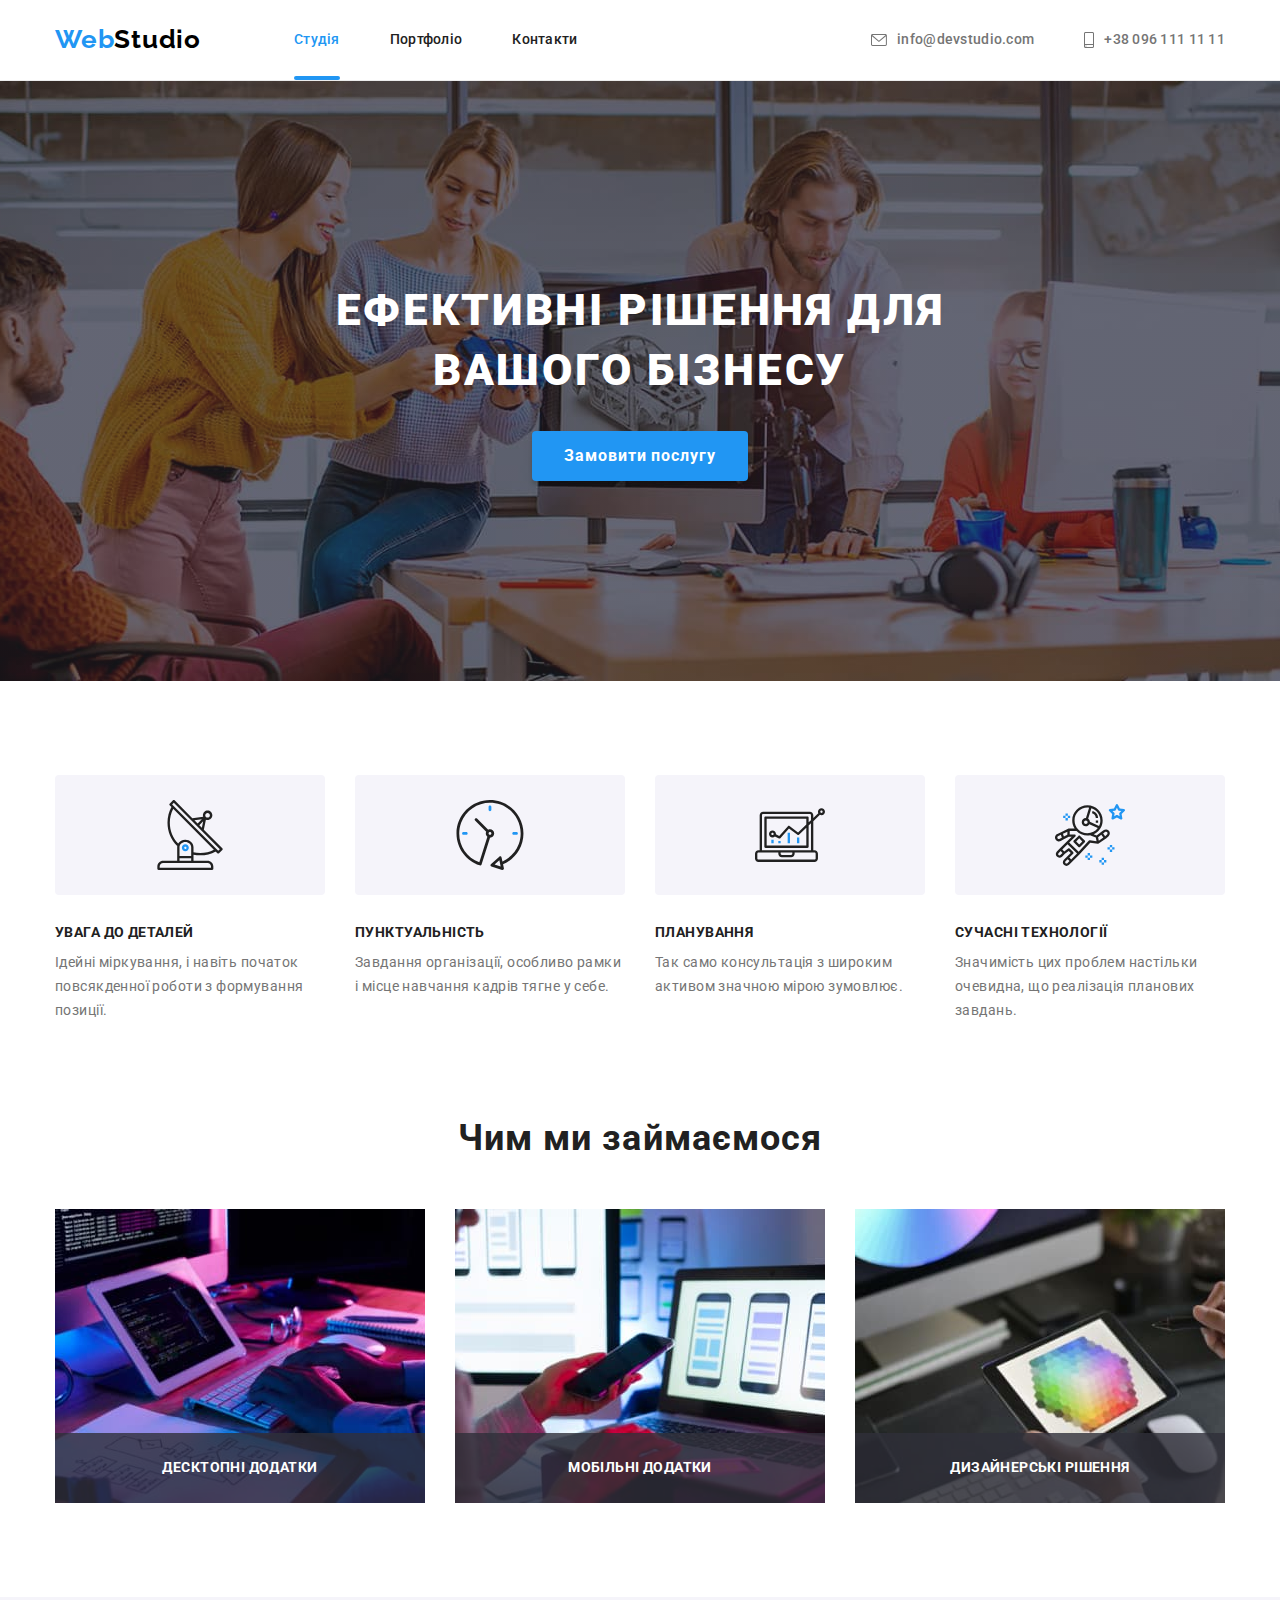
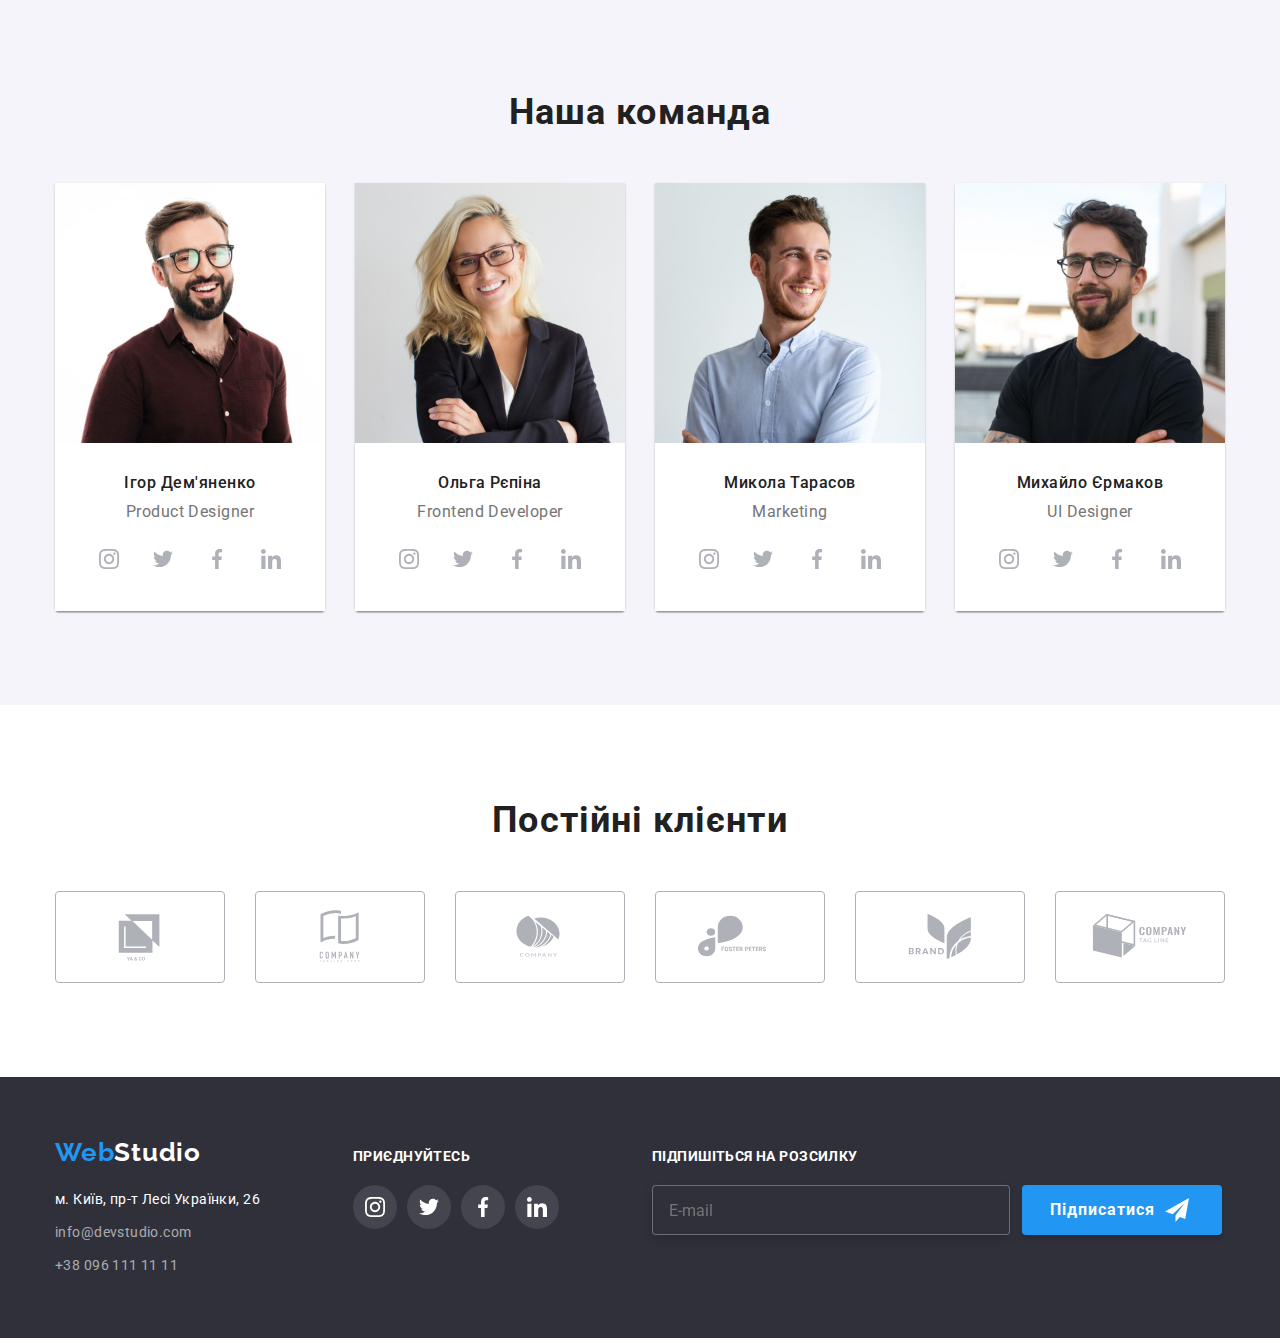
==== index.html @ 8fb1e6eb "hw-7-part-1" ====
<!DOCTYPE html>
<html lang="uk">
  <head>
    <meta charset="UTF-8" />
    <meta http-equiv="X-UA-Compatible" content="IE=edge" />
    <meta name="viewport" content="width=device-width, initial-scale=1.0" />
    <title>Document</title>
    <link rel="preconnect" href="https://fonts.googleapis.com" />
    <link rel="preconnect" href="https://fonts.gstatic.com" crossorigin />
    <link
      href="https://fonts.googleapis.com/css2?family=Raleway:wght@700&family=Roboto:wght@400;500;700;900&display=swap"
      rel="stylesheet"
    />
    <link
      rel="stylesheet"
      href="https://cdnjs.cloudflare.com/ajax/libs/modern-normalize/1.0.0/modern-normalize.min.css"
    />
    <link rel="stylesheet" href="./css/main.min.css" />
  </head>

  <body>
    <!--===== Верхня лінія ===== -->
    <header class="header">
      <div class="container nav-container">
        <nav class="nav">
          <a href="./index.html" class="logo logo-nav" lang="en"
            ><span class="logo-blue">Web</span>Studio</a
          >

          <ul class="menu-nav">
            <li class="menu-nav-item">
              <a href="./index.html" class="link link-menu-nav current">Студія</a>
            </li>
            <li class="menu-nav-item">
              <a href="./portfolio.html" class="link link-menu-nav">Портфоліо</a>
            </li>
            <li class="menu-nav-item">
              <a href="./" class="link link-menu-nav">Контакти</a>
            </li>
          </ul>
        </nav>
        <ul class="menu-nav">
          <li class="menu-item">
            <a href="mailto:info@devstudio.com" class="link link-menu">
              <svg class="link-menu-icon" width="16px" height="12px">
                <use href="./images/icons.svg#envelope"></use>
              </svg>
              info@devstudio.com</a
            >
          </li>
          <li class="menu-item">
            <a href="tel:+380961111111" class="link link-menu">
              <svg class="link-menu-icon" width="10px" height="16px">
                <use href="./images/icons.svg#smartphone"></use></svg
              >+38 096 111 11 11</a
            >
          </li>
        </ul>
      </div>
    </header>

    <main>
      <!-- Герой -->
      <section class="section hero">
        <div class="container container-hero">
          <h1 class="hero-title">Ефективні рішення для вашого бізнесу</h1>
          <button class="hero-button" type="button" data-modal-open>Замовити послугу</button>
        </div>
      </section>
      <!--===== Особливості ====== -->
      <section class="section features">
        <div class="container container-features">
          <!--Заголовок h2 сховати в CSS (visibility: hidden)-->
          <h2 class="hidden-title visually-hidden">Особливості</h2>
          <ul class="features-list">
            <li class="features-item">
              <div class="icon-container">
                <svg class="features-icon" width="70px" height="70px">
                  <use href="./images/icons.svg#antenna"></use>
                </svg>
              </div>
              <h3 class="title features-title">УВАГА ДО ДЕТАЛЕЙ</h3>
              <p class="post features-post">
                Ідейні міркування, і навіть початок повсякденної роботи з формування позиції.
              </p>
            </li>

            <li class="features-item">
              <div class="icon-container">
                <svg class="features-icon" width="70" height="70">
                  <use href="./images/icons.svg#clock"></use>
                </svg>
              </div>
              <h3 class="title features-title">ПУНКТУАЛЬНІСТЬ</h3>
              <p class="post features-post">
                Завдання організації, особливо рамки і місце навчання кадрів тягне у себе.
              </p>
            </li>

            <li class="features-item">
              <div class="icon-container">
                <svg class="features-icon" width="70" height="70">
                  <use href="./images/icons.svg#diagram"></use>
                </svg>
              </div>
              <h3 class="title features-title">ПЛАНУВАННЯ</h3>
              <p class="post features-post">
                Так само консультація з широким активом значною мірою зумовлює.
              </p>
            </li>

            <li class="features-item">
              <div class="icon-container">
                <svg class="features-icon" width="70" height="70">
                  <use href="./images/icons.svg#astronaut"></use>
                </svg>
              </div>
              <h3 class="title features-title">СУЧАСНІ ТЕХНОЛОГІЇ</h3>
              <p class="post features-post">
                Значимість цих проблем настільки очевидна, що реалізація планових завдань.
              </p>
            </li>
          </ul>
        </div>
      </section>

      <!-- Чим ми займаємося -->

      <section class="section images">
        <div class="container container-images">
          <h2 class="main-title">Чим ми займаємося</h2>
          <ul class="images-list">
            <li class="img">
              <img
                src="./images/img1.jpg"
                alt="зображення рук програміста крупним планом, який працює на робочому столі в офісі"
                width="370"
                height="294"
              />
              <div class="images-label">
                <p class="images-text">Десктопні додатки</p>
              </div>
            </li>
            <li class="img">
              <img
                src="./images/img2.jpg"
                alt="дизайнер веб-інтерфейсу розробляє програми для смартфонів"
                width="370"
                height="294"
              />
              <div class="images-label">
                <p class="images-text">Мобільні додатки</p>
              </div>
            </li>
            <li class="img">
              <img
                src="./images/img3.jpg"
                alt="веб-дизайнер на робочому графічнимому планшеті обирає колір"
                width="370"
                height="294"
              />
              <div class="images-label">
                <p class="images-text">Дизайнерські рішення</p>
              </div>
            </li>
          </ul>
        </div>
      </section>

      <!-- Наша команда -->
      <section class="section team">
        <div class="container container-team">
          <h2 class="main-title">Наша команда</h2>
          <ul class="cards">
            <li class="card">
              <img
                class="card-img"
                src="./images/img4.jpg"
                alt="Фото Ігора Дем'яненка"
                width="270"
                height="260"
              />
              <div class="container-card-info">
                <h3 class="card-title">Ігор Дем'яненко</h3>
                <p class="post card-post" lang="en">Product Designer</p>
                <ul class="social-list">
                  <li class="social-item">
                    <a class="social-link" href="#">
                      <svg class="social-icon" width="20" height="20">
                        <use href="./images/icons.svg#instagram"></use>
                      </svg>
                    </a>
                  </li>
                  <li class="social-item">
                    <a class="social-link" href="#">
                      <svg class="social-icon" width="20" height="20">
                        <use href="./images/icons.svg#twitter"></use>
                      </svg>
                    </a>
                  </li>
                  <li class="social-item">
                    <a class="social-link" href="#">
                      <svg class="social-icon" width="20" height="20">
                        <use href="./images/icons.svg#facebook"></use>
                      </svg>
                    </a>
                  </li>
                  <li class="social-item">
                    <a class="social-link" href="#">
                      <svg class="social-icon" width="20" height="20">
                        <use href="./images/icons.svg#linkedin"></use>
                      </svg>
                    </a>
                  </li>
                </ul>
              </div>
            </li>

            <li class="card">
              <img
                class="card-img"
                src="./images/img5.jpg"
                alt="Фото Ольги Рєпіної"
                width="270"
                height="260"
              />
              <div class="container-card-info">
                <h3 class="card-title">Ольга Рєпіна</h3>
                <p class="post card-post" lang="en">Frontend Developer</p>
                <ul class="social-list">
                  <li class="social-item">
                    <a class="social-link" href="#">
                      <svg class="social-icon" width="20" height="20">
                        <use href="./images/icons.svg#instagram"></use>
                      </svg>
                    </a>
                  </li>
                  <li class="social-item">
                    <a class="social-link" href="#">
                      <svg class="social-icon" width="20" height="20">
                        <use href="./images/icons.svg#twitter"></use>
                      </svg>
                    </a>
                  </li>
                  <li class="social-item">
                    <a class="social-link" href="#">
                      <svg class="social-icon" width="20" height="20">
                        <use href="./images/icons.svg#facebook"></use>
                      </svg>
                    </a>
                  </li>
                  <li class="social-item">
                    <a class="social-link" href="#">
                      <svg class="social-icon" width="20" height="20">
                        <use href="./images/icons.svg#linkedin"></use>
                      </svg>
                    </a>
                  </li>
                </ul>
              </div>
            </li>

            <li class="card">
              <img
                class="card-img"
                src="./images/img6.jpg"
                alt="Фото Миколи Тарасова"
                width="270"
                height="260"
              />
              <div class="container-card-info">
                <h3 class="card-title">Микола Тарасов</h3>
                <p class="post card-post" lang="en">Marketing</p>
                <ul class="social-list">
                  <li class="social-item">
                    <a class="social-link" href="#">
                      <svg class="social-icon" width="20" height="20">
                        <use href="./images/icons.svg#instagram"></use>
                      </svg>
                    </a>
                  </li>
                  <li class="social-item">
                    <a class="social-link" href="#">
                      <svg class="social-icon" width="20" height="20">
                        <use href="./images/icons.svg#twitter"></use>
                      </svg>
                    </a>
                  </li>
                  <li class="social-item">
                    <a class="social-link" href="#">
                      <svg class="social-icon" width="20" height="20">
                        <use href="./images/icons.svg#facebook"></use>
                      </svg>
                    </a>
                  </li>
                  <li class="social-item">
                    <a class="social-link" href="#">
                      <svg class="social-icon" width="20" height="20">
                        <use href="./images/icons.svg#linkedin"></use>
                      </svg>
                    </a>
                  </li>
                </ul>
              </div>
            </li>

            <li class="card">
              <img
                class="card-img"
                src="./images/img7.jpg"
                alt="Фото Михайла Єрмакова"
                width="270"
                height="260"
              />
              <div class="container-card-info">
                <h3 class="card-title">Михайло Єрмаков</h3>
                <p class="post card-post" lang="en">UI Designer</p>
                <ul class="social-list">
                  <li class="social-item">
                    <a class="social-link" href="#">
                      <svg class="social-icon" width="20" height="20">
                        <use href="./images/icons.svg#instagram"></use>
                      </svg>
                    </a>
                  </li>
                  <li class="social-item">
                    <a class="social-link" href="#">
                      <svg class="social-icon" width="20" height="20">
                        <use href="./images/icons.svg#twitter"></use>
                      </svg>
                    </a>
                  </li>
                  <li class="social-item">
                    <a class="social-link" href="#">
                      <svg class="social-icon" width="20" height="20">
                        <use href="./images/icons.svg#facebook"></use>
                      </svg>
                    </a>
                  </li>
                  <li class="social-item">
                    <a class="social-link" href="#">
                      <svg class="social-icon" width="20" height="20">
                        <use href="./images/icons.svg#linkedin"></use>
                      </svg>
                    </a>
                  </li>
                </ul>
              </div>
            </li>
          </ul>
        </div>
      </section>
      <!-- === Клієнти === -->
      <section class="section clients">
        <div class="container container-clients">
          <h2 class="main-title">Постійні клієнти</h2>
          <ul class="clients-list">
            <li class="clients-item">
              <a class="clients-link" href="#"
                ><svg class="clients-icon" width="106" height="60">
                  <use href="./images/icons.svg#clients-1"></use>
                </svg>
              </a>
            </li>
            <li class="clients-item">
              <a class="clients-link" href="#"
                ><svg class="clients-icon" width="106" height="60">
                  <use href="./images/icons.svg#clients-2"></use></svg
              ></a>
            </li>
            <li class="clients-item">
              <a class="clients-link" href="#"
                ><svg class="clients-icon" width="106" height="60">
                  <use href="./images/icons.svg#clients-3"></use></svg
              ></a>
            </li>
            <li class="clients-item">
              <a class="clients-link" href="#"
                ><svg class="clients-icon" width="106" height="60">
                  <use href="./images/icons.svg#clients-4"></use></svg
              ></a>
            </li>
            <li class="clients-item">
              <a class="clients-link" href="#"
                ><svg class="clients-icon" width="106" height="60">
                  <use href="./images/icons.svg#clients-5"></use></svg
              ></a>
            </li>
            <li class="clients-item">
              <a class="clients-link" href="#"
                ><svg class="clients-icon" width="106" height="60">
                  <use href="./images/icons.svg#clients-6"></use></svg
              ></a>
            </li>
          </ul>
        </div>
      </section>
    </main>

    <!-- Футер -->
    <footer class="footer">
      <div class="container container-footer">
        <div class="container-footer-address">
          <a href="./index.html" class="logo" lang="en"><span class="logo-blue">Web</span>Studio</a>
          <address class="address">
            <ul class="address-list">
              <li class="address-item">
                <a
                  href="https://goo.gl/maps/6CgAFwVwDC26auBPA"
                  target="_blank"
                  class="link link-map"
                  rel="noopener noreferrer"
                  >м. Київ, пр-т Лесі Українки, 26</a
                >
              </li>
              <li class="address-item">
                <a href="mailto:info@devstudio.com" class="link address-link">info@devstudio.com</a>
              </li>
              <li class="address-item">
                <a href="tel:+380961111111" class="link address-link">+38 096 111 11 11</a>
              </li>
            </ul>
          </address>
        </div>
        <div class="container-footer-social">
          <h3 class="footer-title">Приєднуйтесь</h3>
          <ul class="social-list">
            <li class="social-item-footer">
              <a class="social-link-footer" href="#">
                <svg class="social-icon-footer" width="20" height="20">
                  <use href="./images/icons.svg#instagram"></use>
                </svg>
              </a>
            </li>
            <li class="social-item-footer">
              <a class="social-link-footer" href="#">
                <svg class="social-icon-footer" width="20" height="20">
                  <use href="./images/icons.svg#twitter"></use>
                </svg>
              </a>
            </li>
            <li class="social-item-footer">
              <a class="social-link-footer" href="#">
                <svg class="social-icon-footer" width="20" height="20">
                  <use href="./images/icons.svg#facebook"></use>
                </svg>
              </a>
            </li>
            <li class="social-item-footer">
              <a class="social-link-footer" href="#">
                <svg class="social-icon-footer" width="20" height="20">
                  <use href="./images/icons.svg#linkedin"></use>
                </svg>
              </a>
            </li>
          </ul>
        </div>
        <div class="footer-email-input">
          <h3 class="email-title">Підпишіться на розсилку</h3>
          <form class="footer-input-form" name="signup_form">
            <input class="email-input" type="email" name="email" placeholder="E-mail" required />

            <button class="email-button" type="submit">
              Підписатися<svg class="email-icon" width="24" height="24">
                <use href="./images/icons.svg#send"></use>
              </svg>
            </button>
          </form>
        </div>
      </div>
    </footer>

    <!-- ===== backdrop ===== -->
    <div class="backdrop is-hidden" data-modal>
      <div class="modal">
        <button type="button" class="modal-close-button" data-modal-close>
          <svg class="icon-close-black" width="18" height="18">
            <use href="./images/icons.svg#close"></use>
          </svg>
        </button>
        <p class="modal-title">Залиште свої дані, ми вам передзвонимо</p>
        <form class="modal-form">
          <div class="modal-input-container">
            <label class="modal-form-label" for="name">Ім'я</label>
            <input class="modal-form-input" id="name" type="text" name="user_name" autofocus />
            <svg class="input-svg" width="18" height="18">
              <use href="./images/icons.svg#person-black"></use>
            </svg>
          </div>

          <div class="modal-input-container">
            <label class="modal-form-label" for="phone">Телефон</label>
            <input
              class="modal-form-input"
              id="phone"
              type="tel"
              name="user_phone"
              pattern="[0-9]{3}-[0-9]{3}-[0-9]{2}-[0-9]{2}"
              title="xxx-xxx-xx-xx"
            />
            <svg class="input-svg" width="18" height="18">
              <use href="./images/icons.svg#phone-black"></use>
            </svg>
          </div>

          <div class="modal-input-container">
            <label class="modal-form-label" for="email">Пошта</label>
            <input class="modal-form-input" id="email" type="email" name="user_email" />
            <svg class="input-svg" width="18" height="18">
              <use href="./images/icons.svg#email-black"></use>
            </svg>
          </div>

          <label class="modal-form-label" for="feedback">Коментар</label>
          <textarea
            class="modal-form-textarea"
            id="feedback"
            name="user_feedback"
            placeholder="Введіть текст"
          ></textarea>

          <label class="modal-form-checkbox-wrapper">
            <input
              class="modal-input-checkbox visually-hidden"
              type="checkbox"
              name="user_policy"
              required
            />
            <svg class="checkbox-svg" width="18" height="18">
              <use class="checkbox-svg-icon" href="./images/icons.svg#vector"></use>
            </svg>
            Погоджуюся з розсилкою та приймаю<a
              class="checkbox-link"
              href="#"
              target="_blank"
              rel="noopener noreferrer"
              >Умови договору</a
            >
          </label>

          <button class="modal-form-button" type="submit">Відправити</button>
        </form>
      </div>
    </div>
    <script src="./js/modal.js"></script>
  </body>
</html>
---- css/main.min.css ----
:root{--primery-black-color: #212121;--primery-white-color: #ffffff;--secondary-text-color: #757575;--accent-blue-color: #2196f3;--accent-black-color: #000000;--secondary-black-color: #2f303a;--transparency-white-color: #ffffff99;--hover-blue-color: #188ce8;--header-line-color: #ececec;--secondary-white-color: #f5f4fa;--border-line-color: #eeeeee}.visually-hidden{position:absolute;width:1px;height:1px;margin:-1px;border:0;padding:0;white-space:nowrap;clip-path:inset(100%);clip:rect(0 0 0 0);overflow:hidden}h1,h2,h3,h4,p{margin-top:0;margin-bottom:0}ul,ol{margin-top:0;margin-bottom:0;padding-left:0}img{display:block}ul{list-style:none}body{background-color:var(--primery-white-color);color:var(--primery-black-color);font-family:"roboto",sans-serif}.link{text-decoration:none;transition:color 250ms;transition-timing-function:cubic-bezier(0.4, 0, 0.2, 1)}.link:hover,.link:focus{color:var(--accent-blue-color);text-decoration:none}.container{width:1200px;margin-left:auto;margin-right:auto;padding-left:15px;padding-right:15px}.section{padding-top:94px;padding-bottom:94px}.logo-nav{padding-top:24px;padding-bottom:25px;margin-right:93px}.logo{color:var(--accent-black-color);font-family:"raleway",sans-serif;font-weight:700;font-size:26px;line-height:1.19;letter-spacing:.03em;text-decoration:none}.logo-blue{color:var(--accent-blue-color)}.footer .logo{color:var(--primery-white-color)}.main-title{margin-bottom:50px;font-size:36px;line-height:1.17;text-align:center;letter-spacing:.03em}.backdrop{position:fixed;width:1600px;height:1024px;left:0px;top:0px;width:100%;height:100%;z-index:100;background:rgba(0,0,0,.2);transition:opacity 250ms,visibility 250ms;transition-timing-function:cubic-bezier(0.4, 0, 0.2, 1)}.is-hidden{opacity:0;visibility:hidden;pointer-events:none}.modal-close-button{position:absolute;width:30px;height:30px;right:8px;top:8px;display:flex;align-items:center;justify-content:center;background:var(--primery-white-color);border:1px solid rgba(0,0,0,.1);border-radius:50%;cursor:pointer}.icon-close-black{fill:var(--accent-black-color);transition:fill 250ms;transition-timing-function:cubic-bezier(0.4, 0, 0.2, 1)}.modal-close-button:focus .icon-close-black{fill:var(--accent-blue-color)}.icon-close-black:hover{fill:var(--accent-blue-color)}.modal-title{margin-bottom:12px;font-weight:700;font-size:20px;line-height:1.15;text-align:center;letter-spacing:.03em;color:var(--primery-black-color)}.modal-form{display:flex;flex-direction:column}.modal-input-container{position:relative;display:flex;flex-direction:column}.modal-form-label{margin-bottom:4px;font-size:12px;line-height:1.17;letter-spacing:.01em;color:var(--secondary-text-color)}.modal-form-input{width:448px;height:40px;margin-bottom:10px;padding-top:11px;padding-bottom:11px;padding-right:12px;padding-left:37px;border:1px solid rgba(33,33,33,.2);border-radius:4px;outline:rgba(0,0,0,0);transition:border-color 250ms;transition-timing-function:cubic-bezier(0.4, 0, 0.2, 1)}.modal-form-input:hover,.modal-form-input:focus{border-color:var(--accent-blue-color)}.input-svg{position:absolute;top:29px;left:12px;fill:var(--primery-black-color);transition:fill 250ms;transition-timing-function:cubic-bezier(0.4, 0, 0.2, 1);pointer-events:none}.modal-form-input:hover+.input-svg,.modal-form-input:focus+.input-svg{fill:var(--accent-blue-color)}.modal-form-textarea{width:448px;height:120px;margin-bottom:20px;padding:12px 16px;resize:none;border:1px solid rgba(33,33,33,.2);border-radius:4px;outline:rgba(0,0,0,0);font-size:12px;line-height:1.17;letter-spacing:.01em;transition:border-color 250ms;transition-timing-function:cubic-bezier(0.4, 0, 0.2, 1)}.modal-form-textarea:hover,.modal-form-textarea:focus{border-color:var(--accent-blue-color)}.modal-form-textarea::placeholder{color:rgba(117,117,117,.5)}.modal-form-checkbox-wrapper{display:flex;align-items:center;justify-content:center;margin-bottom:30px;font-size:14px;line-height:1.71;letter-spacing:.03em;color:var(--secondary-text-color);cursor:pointer}.checkbox-svg{margin-right:10px;fill:var(--primery-white-color);border:2px solid var(--primery-black-color);border-radius:4px;cursor:pointer;transition:background-color 250ms,border-color 250ms,fill 250ms;transition-timing-function:cubic-bezier(0.4, 0, 0.2, 1)}.modal-input-checkbox:checked+.checkbox-svg{border-color:var(--accent-blue-color);background-color:var(--accent-blue-color)}.modal-input-checkbox:focus+.checkbox-svg{border-color:var(--accent-blue-color)}.checkbox-link{margin-left:5px;font-size:14px;line-height:1.71;letter-spacing:.03em;color:var(--accent-blue-color)}.modal{position:absolute;top:50%;left:50%;transform:translate(-50%, -50%);width:528px;height:581px;padding:40px 40px;background:#fff;box-shadow:0px 1px 3px rgba(0,0,0,.12),0px 1px 1px rgba(0,0,0,.14),0px 2px 1px rgba(0,0,0,.2);border-radius:4px}.hero-button{width:216px;height:50px;margin:0 auto;display:block;box-shadow:0px 4px 4px rgba(0,0,0,.15);border-radius:4px;border:0;color:var(--primery-white-color);background-color:var(--accent-blue-color);font-weight:700;font-size:16px;line-height:1.88;text-align:center;letter-spacing:.06em;cursor:pointer;transition:background-color 250ms;transition-timing-function:cubic-bezier(0.4, 0, 0.2, 1)}.hero-button:hover,.hero-button:focus{background-color:var(--hover-blue-color)}.modal-form-button{width:200px;height:50px;margin:0 auto;font-weight:700;font-size:16px;line-height:1.88;letter-spacing:.06em;color:var(--primery-white-color);background-color:var(--accent-blue-color);box-shadow:0px 4px 4px rgba(0,0,0,.15);border-radius:4px;border:0;outline:rgba(0,0,0,0);cursor:pointer;transition:background-color 250ms;transition-timing-function:cubic-bezier(0.4, 0, 0.2, 1)}.modal-form-button:hover,.modal-form-button:focus{background-color:var(--hover-blue-color)}.email-button{width:200px;height:50px;padding:10px 28px;box-shadow:0px 4px 4px rgba(0,0,0,.15);border-radius:4px;border:0;color:var(--primery-white-color);background-color:var(--accent-blue-color);font-weight:700;font-size:16px;line-height:1.88;text-align:center;letter-spacing:.06em;display:flex;align-items:center;text-align:center;cursor:pointer}.email-button:hover,.email-button:focus{background-color:var(--hover-blue-color)}.email-icon{fill:var(--primery-white-color);margin-left:10px;height:100%}.social-link{display:flex;align-items:center;justify-content:center;width:44px;height:44px;border-radius:50%;outline:rgba(0,0,0,0);transition:background-color 250ms;transition-timing-function:cubic-bezier(0.4, 0, 0.2, 1)}.social-link:hover,.social-link:focus{background-color:var(--accent-blue-color)}.social-link:hover .social-icon,.social-link:focus .social-icon{fill:var(--primery-white-color)}.social-icon{fill:#afb1b8;transition:fill 250ms;transition-timing-function:cubic-bezier(0.4, 0, 0.2, 1)}.social-link-footer{display:flex;align-items:center;justify-content:center;width:44px;height:44px;border-radius:50%;outline:none;background:rgba(255,255,255,.1);transition:background-color 250ms;transition-timing-function:cubic-bezier(0.4, 0, 0.2, 1)}.social-icon-footer{fill:var(--primery-white-color)}.social-link-footer:hover,.social-link-footer:focus{background-color:var(--accent-blue-color)}.header{border-bottom:1px solid var(--header-line-color)}.nav-container{display:flex;align-items:center;justify-content:space-between}.nav{display:flex}.menu-nav{display:flex;align-items:center}.menu{display:flex}.menu-nav-item:not(:last-child){margin-right:50px}.link-menu-nav{display:block;padding-top:32px;padding-bottom:32px;color:var(--primery-black-color);font-weight:500;font-size:14px;line-height:1.14;letter-spacing:.02em}.current{position:relative;color:var(--accent-blue-color)}.current::after{content:"";position:absolute;bottom:0;display:block;width:100%;height:4px;background-color:var(--accent-blue-color);border-radius:2px}.link-menu{display:flex;align-items:center;padding-top:32px;padding-bottom:32px;color:var(--secondary-text-color);font-weight:500;font-size:14px;line-height:1.14;letter-spacing:.02em}.link-menu-icon{fill:currentColor;margin-right:10px}.menu-item:not(:first-child){margin-left:50px}.hero{max-width:1600px;height:600px;margin-left:auto;margin-right:auto;padding-top:200px;padding-bottom:200px;background-image:linear-gradient(rgba(47, 48, 58, 0.4), rgba(47, 48, 58, 0.4)),url(../images/hero.jpg);background-color:#c4c4c4;background-repeat:no-repeat;background-position:center}.hero-title{width:696px;margin-left:auto;margin-right:auto;margin-bottom:30px;color:var(--primery-white-color);font-weight:900;font-size:44px;line-height:1.36;text-align:center;letter-spacing:.06em;text-transform:uppercase}.features{padding-bottom:94px}.features-list{display:flex}.features-item{width:270px}.features-item:not(:last-child){margin-right:30px}.icon-container{display:flex;align-items:center;justify-content:center;height:120px;margin-bottom:30px;background-color:var(--secondary-white-color);border-radius:4px}.features-title{margin-bottom:10px;font-size:14px;line-height:1.14;text-transform:uppercase;letter-spacing:.03em}.features-post{font-size:14px;line-height:1.71;letter-spacing:.03em}.post{color:var(--secondary-text-color)}.images{padding-top:0}.images-list{display:flex}.img{position:relative}.img:not(:last-child){margin-right:30px}.images-label{position:absolute;bottom:0;width:370px;height:70px;z-index:1;display:flex;align-items:center;justify-content:center;background:rgba(47,48,58,.8)}.images-text{font-weight:700;font-size:14px;line-height:1.14;text-align:center;letter-spacing:.03em;text-transform:uppercase;color:#fff}.team{background-color:var(--secondary-white-color)}.cards{display:flex;flex-wrap:wrap;gap:30px}.card{width:270px;box-shadow:0px 1px 3px rgba(0,0,0,.12),0px 1px 1px rgba(0,0,0,.14),0px 2px 1px rgba(0,0,0,.2);border-radius:0px 0px 4px 4px}.container-card-info{padding:30px;background-color:var(--primery-white-color)}.card-title{margin-bottom:10px;font-weight:500;font-size:16px;line-height:1.19;text-align:center;letter-spacing:.03em}.card-post{line-height:1.19;text-align:center;letter-spacing:.03em;margin-bottom:16px}.social-list{display:flex;gap:10px;align-items:center;justify-content:center}.clients-list{display:flex;gap:30px}.clients-link{display:flex;align-items:center;justify-content:center;width:170px;height:92px;border:1px solid #afb1b8;border-radius:4px;outline:rgba(0,0,0,0);transition:border-color 250ms;transition-timing-function:cubic-bezier(0.4, 0, 0.2, 1)}.clients-link:hover,.clients-link:focus{border-color:var(--accent-blue-color)}.clients-icon{fill:#afb1b8;transition:fill 250ms;transition-timing-function:cubic-bezier(0.4, 0, 0.2, 1)}.clients-link:hover .clients-icon,.clients-link:focus .clients-icon{fill:var(--accent-blue-color)}.container-filters{display:flex;flex-direction:column;align-items:center}.filters-list{margin-bottom:50px;display:flex;gap:8px}.filter-button{padding:6px 22px;border-radius:4px;border:0;background-color:var(--secondary-white-color);font-weight:500;font-size:16px;line-height:1.62;text-align:center;letter-spacing:.03em;cursor:pointer;transition:box-shadow 250ms,color 250ms,background-color 250ms;transition-timing-function:cubic-bezier(0.4, 0, 0.2, 1)}.filter-button:hover,.filter-button:focus{background-color:var(--accent-blue-color);color:var(--primery-white-color);box-shadow:0px 3px 1px rgba(0,0,0,.1),0px 1px 2px rgba(0,0,0,.08),0px 2px 2px rgba(0,0,0,.12)}.filter-button-blue{color:var(--primery-white-color);background-color:var(--accent-blue-color);box-shadow:0px 3px 1px rgba(0,0,0,.1),0px 1px 2px rgba(0,0,0,.08),0px 2px 2px rgba(0,0,0,.12)}.project-list{display:flex;flex-wrap:wrap;gap:30px}.project{width:370px;background-color:var(--primery-white-color)}.container-project{position:relative;overflow:hidden;display:flex;flex-direction:column;padding:20px 24px;background:var(--primery-white-color);border-bottom:1px solid var(--border-line-color);border-left:1px solid var(--border-line-color);border-right:1px solid var(--border-line-color)}.project-link{position:relative;overflow:hidden;display:flex;flex-direction:column;text-decoration:none;outline:rgba(0,0,0,0);transition:box-shadow 250ms;transition-timing-function:cubic-bezier(0.4, 0, 0.2, 1)}.project-link:hover,.project-link:focus{box-shadow:0px 1px 1px rgba(0,0,0,.12),0px 4px 4px rgba(0,0,0,.06),1px 4px 6px rgba(0,0,0,.16)}.project-title{font-size:18px;line-height:2;letter-spacing:.06em;color:var(--primery-black-color)}.project-post{line-height:1.88;letter-spacing:.03em}.project-label{position:absolute;top:0;left:0;width:100%;height:100%;padding:63px 24px;transform:translateY(100%);transition:transform 250ms;transition-timing-function:cubic-bezier(0.4, 0, 0.2, 1);background:rgba(33,150,243,.9)}.project-link:hover .project-label,.project-link:focus .project-label{transform:translateY(0)}.project-text{font-style:normal;font-weight:400;font-size:18px;line-height:1.56;letter-spacing:.03em;color:#fff}.footer{padding-top:60px;padding-bottom:60px;background-color:var(--secondary-black-color)}.address{margin-top:20px}.address-item:nth-child(2n){margin-top:9px;margin-bottom:9px}.link-map{color:var(--primery-white-color);font-size:14px;line-height:1.71;font-style:normal;letter-spacing:.03em}.link-map:hover,.link-map:focus{color:var(--accent-blue-color);transition:color 250ms;transition-timing-function:cubic-bezier(0.4, 0, 0.2, 1)}.address-link{color:var(--transparency-white-color);font-size:14px;line-height:1.71;font-style:normal;letter-spacing:.03em;transition:color 250ms;transition-timing-function:cubic-bezier(0.4, 0, 0.2, 1)}.address-link:hover,.address-link:focus{color:var(--accent-blue-color)}.container-footer{display:flex;align-items:baseline;gap:93px}.footer-title{margin-bottom:20px;font-size:14px;line-height:1.14;letter-spacing:.03em;text-transform:uppercase;color:var(--primery-white-color)}.footer-email-input{width:570px;height:86px}.email-title{margin-bottom:20px;font-size:14px;line-height:1.14;letter-spacing:.03em;text-transform:uppercase;color:var(--primery-white-color)}.footer-input-form{display:flex}.email-input{width:358px;height:50px;margin-right:12px;padding:15px 16px;color:rgba(255,255,255,.6);background-color:#2f303a;border:1px solid rgba(255,255,255,.3);filter:drop-shadow(0px 4px 4px rgba(0, 0, 0, 0.15));border-radius:4px;outline:rgba(0,0,0,0);transition:border-color 250ms;transition-timing-function:cubic-bezier(0.4, 0, 0.2, 1)}.email-input:hover,.email-input:focus{border-color:var(--accent-blue-color)}/*# sourceMappingURL=main.min.css.map */
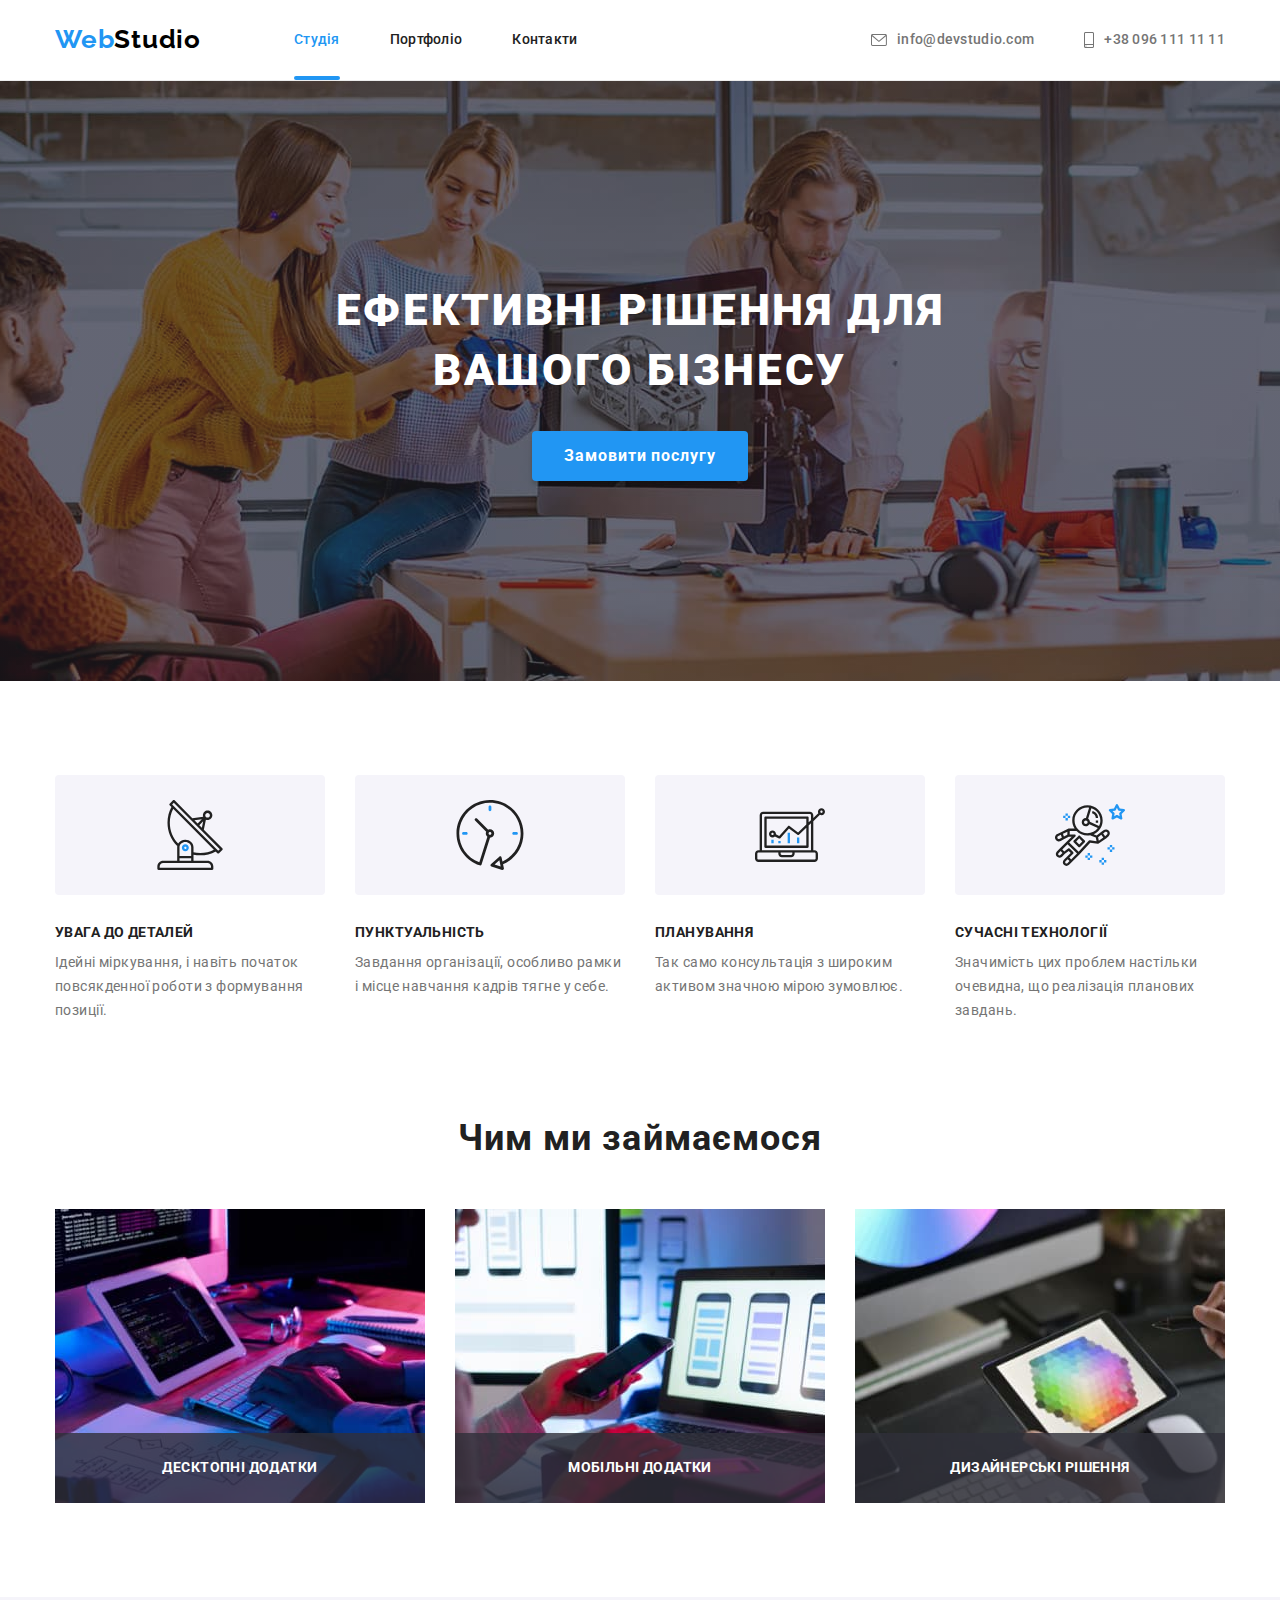
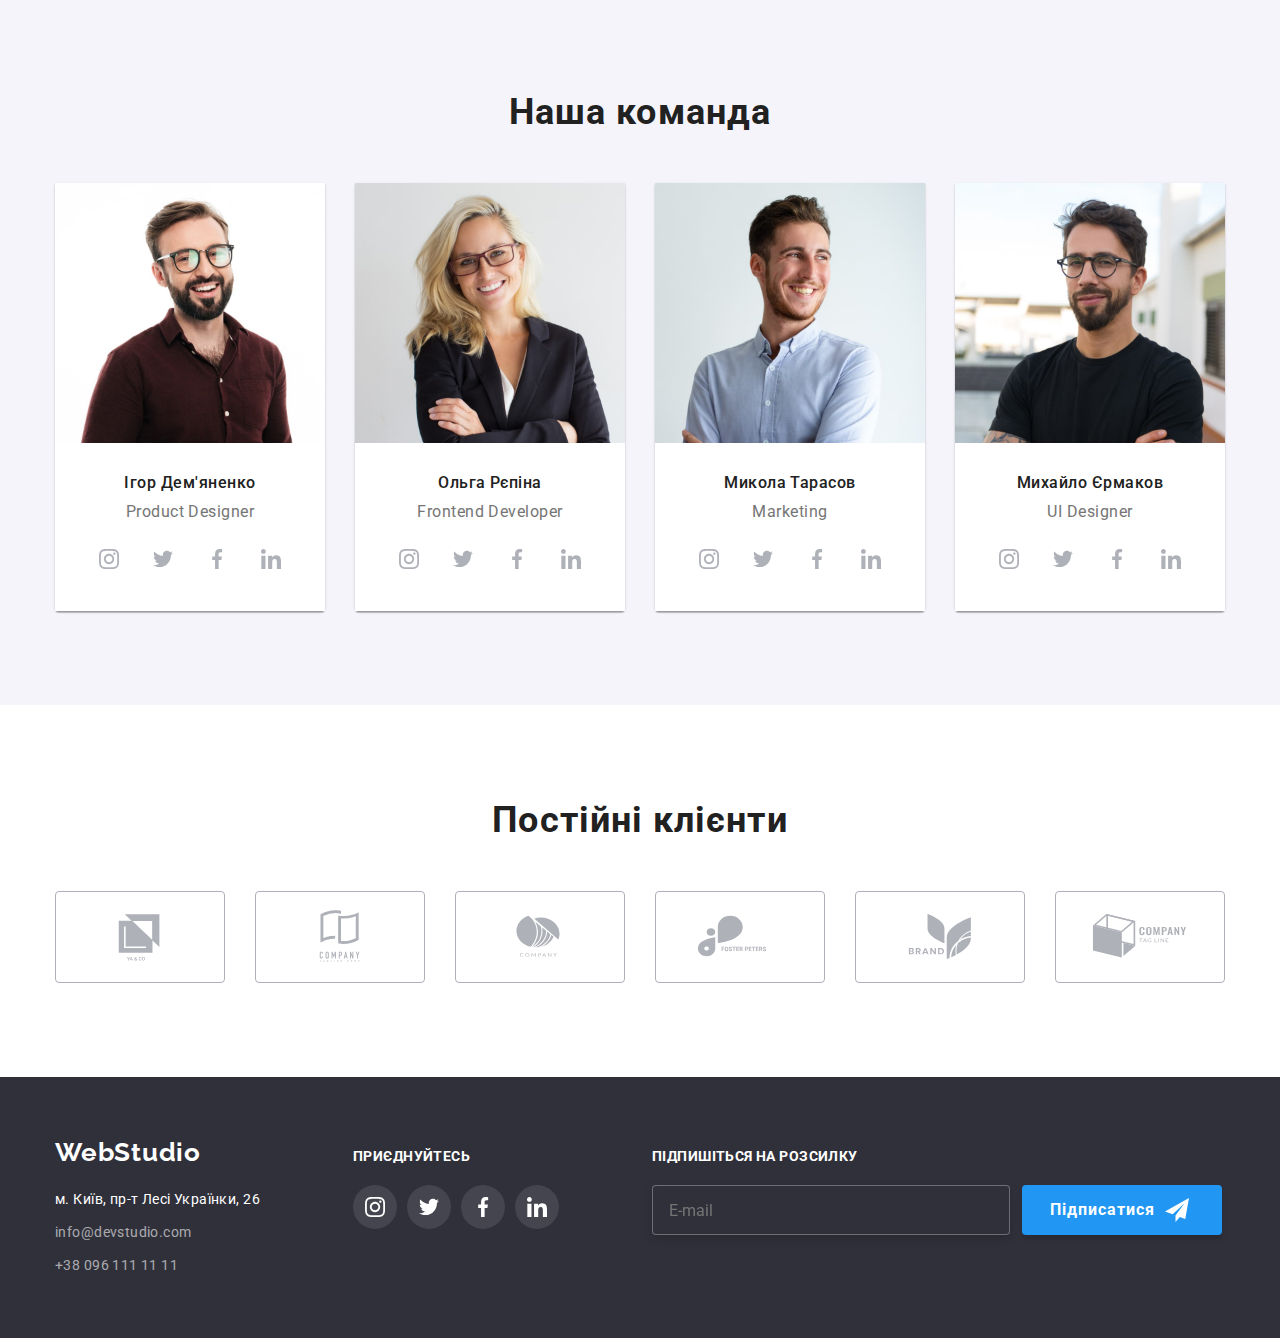
==== commit c1207234: "hw-7-header" ====
--- a/index.html
+++ b/index.html
@@ -21,36 +21,36 @@
   <body>
     <!--===== Верхня лінія ===== -->
     <header class="header">
-      <div class="container nav-container">
-        <nav class="nav">
-          <a href="./index.html" class="logo logo-nav" lang="en"
-            ><span class="logo-blue">Web</span>Studio</a
+      <div class="container header__container">
+        <nav class="header__nav">
+          <a href="./index.html" class="logo header__logo" lang="en"
+            ><span class="logo__blue">Web</span>Studio</a
           >
 
           <ul class="menu-nav">
-            <li class="menu-nav-item">
-              <a href="./index.html" class="link link-menu-nav current">Студія</a>
-            </li>
-            <li class="menu-nav-item">
-              <a href="./portfolio.html" class="link link-menu-nav">Портфоліо</a>
-            </li>
-            <li class="menu-nav-item">
-              <a href="./" class="link link-menu-nav">Контакти</a>
+            <li class="menu-nav__item">
+              <a href="./index.html" class="link menu-nav__link current">Студія</a>
+            </li>
+            <li class="menu-nav__item">
+              <a href="./portfolio.html" class="link menu-nav__link">Портфоліо</a>
+            </li>
+            <li class="menu-nav__item">
+              <a href="./" class="link menu-nav__link">Контакти</a>
             </li>
           </ul>
         </nav>
-        <ul class="menu-nav">
-          <li class="menu-item">
-            <a href="mailto:info@devstudio.com" class="link link-menu">
-              <svg class="link-menu-icon" width="16px" height="12px">
+        <ul class="contacts">
+          <li class="contacts__item">
+            <a href="mailto:info@devstudio.com" class="link contacts__link">
+              <svg class="contacts__icon" width="16px" height="12px">
                 <use href="./images/icons.svg#envelope"></use>
               </svg>
               info@devstudio.com</a
             >
           </li>
-          <li class="menu-item">
-            <a href="tel:+380961111111" class="link link-menu">
-              <svg class="link-menu-icon" width="10px" height="16px">
+          <li class="contacts__item">
+            <a href="tel:+380961111111" class="link contacts__link">
+              <svg class="contacts__icon" width="10px" height="16px">
                 <use href="./images/icons.svg#smartphone"></use></svg
               >+38 096 111 11 11</a
             >
--- a/css/main.min.css
+++ b/css/main.min.css
@@ -1 +1 @@
-:root{--primery-black-color: #212121;--primery-white-color: #ffffff;--secondary-text-color: #757575;--accent-blue-color: #2196f3;--accent-black-color: #000000;--secondary-black-color: #2f303a;--transparency-white-color: #ffffff99;--hover-blue-color: #188ce8;--header-line-color: #ececec;--secondary-white-color: #f5f4fa;--border-line-color: #eeeeee}.visually-hidden{position:absolute;width:1px;height:1px;margin:-1px;border:0;padding:0;white-space:nowrap;clip-path:inset(100%);clip:rect(0 0 0 0);overflow:hidden}h1,h2,h3,h4,p{margin-top:0;margin-bottom:0}ul,ol{margin-top:0;margin-bottom:0;padding-left:0}img{display:block}ul{list-style:none}body{background-color:var(--primery-white-color);color:var(--primery-black-color);font-family:"roboto",sans-serif}.link{text-decoration:none;transition:color 250ms;transition-timing-function:cubic-bezier(0.4, 0, 0.2, 1)}.link:hover,.link:focus{color:var(--accent-blue-color);text-decoration:none}.container{width:1200px;margin-left:auto;margin-right:auto;padding-left:15px;padding-right:15px}.section{padding-top:94px;padding-bottom:94px}.logo-nav{padding-top:24px;padding-bottom:25px;margin-right:93px}.logo{color:var(--accent-black-color);font-family:"raleway",sans-serif;font-weight:700;font-size:26px;line-height:1.19;letter-spacing:.03em;text-decoration:none}.logo-blue{color:var(--accent-blue-color)}.footer .logo{color:var(--primery-white-color)}.main-title{margin-bottom:50px;font-size:36px;line-height:1.17;text-align:center;letter-spacing:.03em}.backdrop{position:fixed;width:1600px;height:1024px;left:0px;top:0px;width:100%;height:100%;z-index:100;background:rgba(0,0,0,.2);transition:opacity 250ms,visibility 250ms;transition-timing-function:cubic-bezier(0.4, 0, 0.2, 1)}.is-hidden{opacity:0;visibility:hidden;pointer-events:none}.modal-close-button{position:absolute;width:30px;height:30px;right:8px;top:8px;display:flex;align-items:center;justify-content:center;background:var(--primery-white-color);border:1px solid rgba(0,0,0,.1);border-radius:50%;cursor:pointer}.icon-close-black{fill:var(--accent-black-color);transition:fill 250ms;transition-timing-function:cubic-bezier(0.4, 0, 0.2, 1)}.modal-close-button:focus .icon-close-black{fill:var(--accent-blue-color)}.icon-close-black:hover{fill:var(--accent-blue-color)}.modal-title{margin-bottom:12px;font-weight:700;font-size:20px;line-height:1.15;text-align:center;letter-spacing:.03em;color:var(--primery-black-color)}.modal-form{display:flex;flex-direction:column}.modal-input-container{position:relative;display:flex;flex-direction:column}.modal-form-label{margin-bottom:4px;font-size:12px;line-height:1.17;letter-spacing:.01em;color:var(--secondary-text-color)}.modal-form-input{width:448px;height:40px;margin-bottom:10px;padding-top:11px;padding-bottom:11px;padding-right:12px;padding-left:37px;border:1px solid rgba(33,33,33,.2);border-radius:4px;outline:rgba(0,0,0,0);transition:border-color 250ms;transition-timing-function:cubic-bezier(0.4, 0, 0.2, 1)}.modal-form-input:hover,.modal-form-input:focus{border-color:var(--accent-blue-color)}.input-svg{position:absolute;top:29px;left:12px;fill:var(--primery-black-color);transition:fill 250ms;transition-timing-function:cubic-bezier(0.4, 0, 0.2, 1);pointer-events:none}.modal-form-input:hover+.input-svg,.modal-form-input:focus+.input-svg{fill:var(--accent-blue-color)}.modal-form-textarea{width:448px;height:120px;margin-bottom:20px;padding:12px 16px;resize:none;border:1px solid rgba(33,33,33,.2);border-radius:4px;outline:rgba(0,0,0,0);font-size:12px;line-height:1.17;letter-spacing:.01em;transition:border-color 250ms;transition-timing-function:cubic-bezier(0.4, 0, 0.2, 1)}.modal-form-textarea:hover,.modal-form-textarea:focus{border-color:var(--accent-blue-color)}.modal-form-textarea::placeholder{color:rgba(117,117,117,.5)}.modal-form-checkbox-wrapper{display:flex;align-items:center;justify-content:center;margin-bottom:30px;font-size:14px;line-height:1.71;letter-spacing:.03em;color:var(--secondary-text-color);cursor:pointer}.checkbox-svg{margin-right:10px;fill:var(--primery-white-color);border:2px solid var(--primery-black-color);border-radius:4px;cursor:pointer;transition:background-color 250ms,border-color 250ms,fill 250ms;transition-timing-function:cubic-bezier(0.4, 0, 0.2, 1)}.modal-input-checkbox:checked+.checkbox-svg{border-color:var(--accent-blue-color);background-color:var(--accent-blue-color)}.modal-input-checkbox:focus+.checkbox-svg{border-color:var(--accent-blue-color)}.checkbox-link{margin-left:5px;font-size:14px;line-height:1.71;letter-spacing:.03em;color:var(--accent-blue-color)}.modal{position:absolute;top:50%;left:50%;transform:translate(-50%, -50%);width:528px;height:581px;padding:40px 40px;background:#fff;box-shadow:0px 1px 3px rgba(0,0,0,.12),0px 1px 1px rgba(0,0,0,.14),0px 2px 1px rgba(0,0,0,.2);border-radius:4px}.hero-button{width:216px;height:50px;margin:0 auto;display:block;box-shadow:0px 4px 4px rgba(0,0,0,.15);border-radius:4px;border:0;color:var(--primery-white-color);background-color:var(--accent-blue-color);font-weight:700;font-size:16px;line-height:1.88;text-align:center;letter-spacing:.06em;cursor:pointer;transition:background-color 250ms;transition-timing-function:cubic-bezier(0.4, 0, 0.2, 1)}.hero-button:hover,.hero-button:focus{background-color:var(--hover-blue-color)}.modal-form-button{width:200px;height:50px;margin:0 auto;font-weight:700;font-size:16px;line-height:1.88;letter-spacing:.06em;color:var(--primery-white-color);background-color:var(--accent-blue-color);box-shadow:0px 4px 4px rgba(0,0,0,.15);border-radius:4px;border:0;outline:rgba(0,0,0,0);cursor:pointer;transition:background-color 250ms;transition-timing-function:cubic-bezier(0.4, 0, 0.2, 1)}.modal-form-button:hover,.modal-form-button:focus{background-color:var(--hover-blue-color)}.email-button{width:200px;height:50px;padding:10px 28px;box-shadow:0px 4px 4px rgba(0,0,0,.15);border-radius:4px;border:0;color:var(--primery-white-color);background-color:var(--accent-blue-color);font-weight:700;font-size:16px;line-height:1.88;text-align:center;letter-spacing:.06em;display:flex;align-items:center;text-align:center;cursor:pointer}.email-button:hover,.email-button:focus{background-color:var(--hover-blue-color)}.email-icon{fill:var(--primery-white-color);margin-left:10px;height:100%}.social-link{display:flex;align-items:center;justify-content:center;width:44px;height:44px;border-radius:50%;outline:rgba(0,0,0,0);transition:background-color 250ms;transition-timing-function:cubic-bezier(0.4, 0, 0.2, 1)}.social-link:hover,.social-link:focus{background-color:var(--accent-blue-color)}.social-link:hover .social-icon,.social-link:focus .social-icon{fill:var(--primery-white-color)}.social-icon{fill:#afb1b8;transition:fill 250ms;transition-timing-function:cubic-bezier(0.4, 0, 0.2, 1)}.social-link-footer{display:flex;align-items:center;justify-content:center;width:44px;height:44px;border-radius:50%;outline:none;background:rgba(255,255,255,.1);transition:background-color 250ms;transition-timing-function:cubic-bezier(0.4, 0, 0.2, 1)}.social-icon-footer{fill:var(--primery-white-color)}.social-link-footer:hover,.social-link-footer:focus{background-color:var(--accent-blue-color)}.header{border-bottom:1px solid var(--header-line-color)}.nav-container{display:flex;align-items:center;justify-content:space-between}.nav{display:flex}.menu-nav{display:flex;align-items:center}.menu{display:flex}.menu-nav-item:not(:last-child){margin-right:50px}.link-menu-nav{display:block;padding-top:32px;padding-bottom:32px;color:var(--primery-black-color);font-weight:500;font-size:14px;line-height:1.14;letter-spacing:.02em}.current{position:relative;color:var(--accent-blue-color)}.current::after{content:"";position:absolute;bottom:0;display:block;width:100%;height:4px;background-color:var(--accent-blue-color);border-radius:2px}.link-menu{display:flex;align-items:center;padding-top:32px;padding-bottom:32px;color:var(--secondary-text-color);font-weight:500;font-size:14px;line-height:1.14;letter-spacing:.02em}.link-menu-icon{fill:currentColor;margin-right:10px}.menu-item:not(:first-child){margin-left:50px}.hero{max-width:1600px;height:600px;margin-left:auto;margin-right:auto;padding-top:200px;padding-bottom:200px;background-image:linear-gradient(rgba(47, 48, 58, 0.4), rgba(47, 48, 58, 0.4)),url(../images/hero.jpg);background-color:#c4c4c4;background-repeat:no-repeat;background-position:center}.hero-title{width:696px;margin-left:auto;margin-right:auto;margin-bottom:30px;color:var(--primery-white-color);font-weight:900;font-size:44px;line-height:1.36;text-align:center;letter-spacing:.06em;text-transform:uppercase}.features{padding-bottom:94px}.features-list{display:flex}.features-item{width:270px}.features-item:not(:last-child){margin-right:30px}.icon-container{display:flex;align-items:center;justify-content:center;height:120px;margin-bottom:30px;background-color:var(--secondary-white-color);border-radius:4px}.features-title{margin-bottom:10px;font-size:14px;line-height:1.14;text-transform:uppercase;letter-spacing:.03em}.features-post{font-size:14px;line-height:1.71;letter-spacing:.03em}.post{color:var(--secondary-text-color)}.images{padding-top:0}.images-list{display:flex}.img{position:relative}.img:not(:last-child){margin-right:30px}.images-label{position:absolute;bottom:0;width:370px;height:70px;z-index:1;display:flex;align-items:center;justify-content:center;background:rgba(47,48,58,.8)}.images-text{font-weight:700;font-size:14px;line-height:1.14;text-align:center;letter-spacing:.03em;text-transform:uppercase;color:#fff}.team{background-color:var(--secondary-white-color)}.cards{display:flex;flex-wrap:wrap;gap:30px}.card{width:270px;box-shadow:0px 1px 3px rgba(0,0,0,.12),0px 1px 1px rgba(0,0,0,.14),0px 2px 1px rgba(0,0,0,.2);border-radius:0px 0px 4px 4px}.container-card-info{padding:30px;background-color:var(--primery-white-color)}.card-title{margin-bottom:10px;font-weight:500;font-size:16px;line-height:1.19;text-align:center;letter-spacing:.03em}.card-post{line-height:1.19;text-align:center;letter-spacing:.03em;margin-bottom:16px}.social-list{display:flex;gap:10px;align-items:center;justify-content:center}.clients-list{display:flex;gap:30px}.clients-link{display:flex;align-items:center;justify-content:center;width:170px;height:92px;border:1px solid #afb1b8;border-radius:4px;outline:rgba(0,0,0,0);transition:border-color 250ms;transition-timing-function:cubic-bezier(0.4, 0, 0.2, 1)}.clients-link:hover,.clients-link:focus{border-color:var(--accent-blue-color)}.clients-icon{fill:#afb1b8;transition:fill 250ms;transition-timing-function:cubic-bezier(0.4, 0, 0.2, 1)}.clients-link:hover .clients-icon,.clients-link:focus .clients-icon{fill:var(--accent-blue-color)}.container-filters{display:flex;flex-direction:column;align-items:center}.filters-list{margin-bottom:50px;display:flex;gap:8px}.filter-button{padding:6px 22px;border-radius:4px;border:0;background-color:var(--secondary-white-color);font-weight:500;font-size:16px;line-height:1.62;text-align:center;letter-spacing:.03em;cursor:pointer;transition:box-shadow 250ms,color 250ms,background-color 250ms;transition-timing-function:cubic-bezier(0.4, 0, 0.2, 1)}.filter-button:hover,.filter-button:focus{background-color:var(--accent-blue-color);color:var(--primery-white-color);box-shadow:0px 3px 1px rgba(0,0,0,.1),0px 1px 2px rgba(0,0,0,.08),0px 2px 2px rgba(0,0,0,.12)}.filter-button-blue{color:var(--primery-white-color);background-color:var(--accent-blue-color);box-shadow:0px 3px 1px rgba(0,0,0,.1),0px 1px 2px rgba(0,0,0,.08),0px 2px 2px rgba(0,0,0,.12)}.project-list{display:flex;flex-wrap:wrap;gap:30px}.project{width:370px;background-color:var(--primery-white-color)}.container-project{position:relative;overflow:hidden;display:flex;flex-direction:column;padding:20px 24px;background:var(--primery-white-color);border-bottom:1px solid var(--border-line-color);border-left:1px solid var(--border-line-color);border-right:1px solid var(--border-line-color)}.project-link{position:relative;overflow:hidden;display:flex;flex-direction:column;text-decoration:none;outline:rgba(0,0,0,0);transition:box-shadow 250ms;transition-timing-function:cubic-bezier(0.4, 0, 0.2, 1)}.project-link:hover,.project-link:focus{box-shadow:0px 1px 1px rgba(0,0,0,.12),0px 4px 4px rgba(0,0,0,.06),1px 4px 6px rgba(0,0,0,.16)}.project-title{font-size:18px;line-height:2;letter-spacing:.06em;color:var(--primery-black-color)}.project-post{line-height:1.88;letter-spacing:.03em}.project-label{position:absolute;top:0;left:0;width:100%;height:100%;padding:63px 24px;transform:translateY(100%);transition:transform 250ms;transition-timing-function:cubic-bezier(0.4, 0, 0.2, 1);background:rgba(33,150,243,.9)}.project-link:hover .project-label,.project-link:focus .project-label{transform:translateY(0)}.project-text{font-style:normal;font-weight:400;font-size:18px;line-height:1.56;letter-spacing:.03em;color:#fff}.footer{padding-top:60px;padding-bottom:60px;background-color:var(--secondary-black-color)}.address{margin-top:20px}.address-item:nth-child(2n){margin-top:9px;margin-bottom:9px}.link-map{color:var(--primery-white-color);font-size:14px;line-height:1.71;font-style:normal;letter-spacing:.03em}.link-map:hover,.link-map:focus{color:var(--accent-blue-color);transition:color 250ms;transition-timing-function:cubic-bezier(0.4, 0, 0.2, 1)}.address-link{color:var(--transparency-white-color);font-size:14px;line-height:1.71;font-style:normal;letter-spacing:.03em;transition:color 250ms;transition-timing-function:cubic-bezier(0.4, 0, 0.2, 1)}.address-link:hover,.address-link:focus{color:var(--accent-blue-color)}.container-footer{display:flex;align-items:baseline;gap:93px}.footer-title{margin-bottom:20px;font-size:14px;line-height:1.14;letter-spacing:.03em;text-transform:uppercase;color:var(--primery-white-color)}.footer-email-input{width:570px;height:86px}.email-title{margin-bottom:20px;font-size:14px;line-height:1.14;letter-spacing:.03em;text-transform:uppercase;color:var(--primery-white-color)}.footer-input-form{display:flex}.email-input{width:358px;height:50px;margin-right:12px;padding:15px 16px;color:rgba(255,255,255,.6);background-color:#2f303a;border:1px solid rgba(255,255,255,.3);filter:drop-shadow(0px 4px 4px rgba(0, 0, 0, 0.15));border-radius:4px;outline:rgba(0,0,0,0);transition:border-color 250ms;transition-timing-function:cubic-bezier(0.4, 0, 0.2, 1)}.email-input:hover,.email-input:focus{border-color:var(--accent-blue-color)}/*# sourceMappingURL=main.min.css.map */+:root{--primery-black-color: #212121;--primery-white-color: #ffffff;--secondary-text-color: #757575;--accent-blue-color: #2196f3;--accent-black-color: #000000;--secondary-black-color: #2f303a;--transparency-white-color: #ffffff99;--hover-blue-color: #188ce8;--header-line-color: #ececec;--secondary-white-color: #f5f4fa;--border-line-color: #eeeeee}.visually-hidden{position:absolute;width:1px;height:1px;margin:-1px;border:0;padding:0;white-space:nowrap;clip-path:inset(100%);clip:rect(0 0 0 0);overflow:hidden}h1,h2,h3,h4,p{margin-top:0;margin-bottom:0}ul,ol{margin-top:0;margin-bottom:0;padding-left:0}img{display:block}ul{list-style:none}body{background-color:var(--primery-white-color);color:var(--primery-black-color);font-family:"roboto",sans-serif}.link{text-decoration:none;transition:color 250ms;transition-timing-function:cubic-bezier(0.4, 0, 0.2, 1)}.link:hover,.link:focus{color:var(--accent-blue-color);text-decoration:none}.container{width:1200px;margin-left:auto;margin-right:auto;padding-left:15px;padding-right:15px}.section{padding-top:94px;padding-bottom:94px}.logo{color:var(--accent-black-color);font-family:"raleway",sans-serif;font-weight:700;font-size:26px;line-height:1.19;letter-spacing:.03em;text-decoration:none}.header__logo{padding-top:24px;padding-bottom:25px;margin-right:93px}.logo__blue{color:var(--accent-blue-color)}.footer .logo{color:var(--primery-white-color)}.main-title{margin-bottom:50px;font-size:36px;line-height:1.17;text-align:center;letter-spacing:.03em}.backdrop{position:fixed;width:1600px;height:1024px;left:0px;top:0px;width:100%;height:100%;z-index:100;background:rgba(0,0,0,.2);transition:opacity 250ms,visibility 250ms;transition-timing-function:cubic-bezier(0.4, 0, 0.2, 1)}.is-hidden{opacity:0;visibility:hidden;pointer-events:none}.modal-close-button{position:absolute;width:30px;height:30px;right:8px;top:8px;display:flex;align-items:center;justify-content:center;background:var(--primery-white-color);border:1px solid rgba(0,0,0,.1);border-radius:50%;cursor:pointer}.icon-close-black{fill:var(--accent-black-color);transition:fill 250ms;transition-timing-function:cubic-bezier(0.4, 0, 0.2, 1)}.modal-close-button:focus .icon-close-black{fill:var(--accent-blue-color)}.icon-close-black:hover{fill:var(--accent-blue-color)}.modal-title{margin-bottom:12px;font-weight:700;font-size:20px;line-height:1.15;text-align:center;letter-spacing:.03em;color:var(--primery-black-color)}.modal-form{display:flex;flex-direction:column}.modal-input-container{position:relative;display:flex;flex-direction:column}.modal-form-label{margin-bottom:4px;font-size:12px;line-height:1.17;letter-spacing:.01em;color:var(--secondary-text-color)}.modal-form-input{width:448px;height:40px;margin-bottom:10px;padding-top:11px;padding-bottom:11px;padding-right:12px;padding-left:37px;border:1px solid rgba(33,33,33,.2);border-radius:4px;outline:rgba(0,0,0,0);transition:border-color 250ms;transition-timing-function:cubic-bezier(0.4, 0, 0.2, 1)}.modal-form-input:hover,.modal-form-input:focus{border-color:var(--accent-blue-color)}.input-svg{position:absolute;top:29px;left:12px;fill:var(--primery-black-color);transition:fill 250ms;transition-timing-function:cubic-bezier(0.4, 0, 0.2, 1);pointer-events:none}.modal-form-input:hover+.input-svg,.modal-form-input:focus+.input-svg{fill:var(--accent-blue-color)}.modal-form-textarea{width:448px;height:120px;margin-bottom:20px;padding:12px 16px;resize:none;border:1px solid rgba(33,33,33,.2);border-radius:4px;outline:rgba(0,0,0,0);font-size:12px;line-height:1.17;letter-spacing:.01em;transition:border-color 250ms;transition-timing-function:cubic-bezier(0.4, 0, 0.2, 1)}.modal-form-textarea:hover,.modal-form-textarea:focus{border-color:var(--accent-blue-color)}.modal-form-textarea::placeholder{color:rgba(117,117,117,.5)}.modal-form-checkbox-wrapper{display:flex;align-items:center;justify-content:center;margin-bottom:30px;font-size:14px;line-height:1.71;letter-spacing:.03em;color:var(--secondary-text-color);cursor:pointer}.checkbox-svg{margin-right:10px;fill:var(--primery-white-color);border:2px solid var(--primery-black-color);border-radius:4px;cursor:pointer;transition:background-color 250ms,border-color 250ms,fill 250ms;transition-timing-function:cubic-bezier(0.4, 0, 0.2, 1)}.modal-input-checkbox:checked+.checkbox-svg{border-color:var(--accent-blue-color);background-color:var(--accent-blue-color)}.modal-input-checkbox:focus+.checkbox-svg{border-color:var(--accent-blue-color)}.checkbox-link{margin-left:5px;font-size:14px;line-height:1.71;letter-spacing:.03em;color:var(--accent-blue-color)}.modal{position:absolute;top:50%;left:50%;transform:translate(-50%, -50%);width:528px;height:581px;padding:40px 40px;background:#fff;box-shadow:0px 1px 3px rgba(0,0,0,.12),0px 1px 1px rgba(0,0,0,.14),0px 2px 1px rgba(0,0,0,.2);border-radius:4px}.hero-button{width:216px;height:50px;margin:0 auto;display:block;box-shadow:0px 4px 4px rgba(0,0,0,.15);border-radius:4px;border:0;color:var(--primery-white-color);background-color:var(--accent-blue-color);font-weight:700;font-size:16px;line-height:1.88;text-align:center;letter-spacing:.06em;cursor:pointer;transition:background-color 250ms;transition-timing-function:cubic-bezier(0.4, 0, 0.2, 1)}.hero-button:hover,.hero-button:focus{background-color:var(--hover-blue-color)}.modal-form-button{width:200px;height:50px;margin:0 auto;font-weight:700;font-size:16px;line-height:1.88;letter-spacing:.06em;color:var(--primery-white-color);background-color:var(--accent-blue-color);box-shadow:0px 4px 4px rgba(0,0,0,.15);border-radius:4px;border:0;outline:rgba(0,0,0,0);cursor:pointer;transition:background-color 250ms;transition-timing-function:cubic-bezier(0.4, 0, 0.2, 1)}.modal-form-button:hover,.modal-form-button:focus{background-color:var(--hover-blue-color)}.email-button{display:flex;align-items:center;text-align:center;width:200px;height:50px;padding:10px 28px;box-shadow:0px 4px 4px rgba(0,0,0,.15);border-radius:4px;border:0;color:var(--primery-white-color);background-color:var(--accent-blue-color);font-weight:700;font-size:16px;line-height:1.88;text-align:center;letter-spacing:.06em;cursor:pointer}.email-button:hover,.email-button:focus{background-color:var(--hover-blue-color)}.email-icon{fill:var(--primery-white-color);margin-left:10px;height:100%}.social-link{display:flex;align-items:center;justify-content:center;width:44px;height:44px;border-radius:50%;outline:rgba(0,0,0,0);transition:background-color 250ms;transition-timing-function:cubic-bezier(0.4, 0, 0.2, 1)}.social-link:hover,.social-link:focus{background-color:var(--accent-blue-color)}.social-icon{fill:#afb1b8;transition:fill 250ms;transition-timing-function:cubic-bezier(0.4, 0, 0.2, 1)}.social-link:hover .social-icon,.social-link:focus .social-icon{fill:var(--primery-white-color)}.social-link-footer{display:flex;align-items:center;justify-content:center;width:44px;height:44px;border-radius:50%;outline:none;background:rgba(255,255,255,.1);transition:background-color 250ms;transition-timing-function:cubic-bezier(0.4, 0, 0.2, 1)}.social-link-footer .social-link-footer:hover,.social-link-footer .social-link-footer:focus{background-color:var(--accent-blue-color)}.social-icon-footer{fill:var(--primery-white-color)}.header{border-bottom:1px solid var(--header-line-color)}.header__container{display:flex;align-items:center;justify-content:space-between}.header__nav{display:flex}.menu-nav{display:flex;align-items:center}.menu-nav__item:not(:last-child){margin-right:50px}.menu-nav__link{display:block;padding-top:32px;padding-bottom:32px;color:var(--primery-black-color);font-weight:500;font-size:14px;line-height:1.14;letter-spacing:.02em}.current{position:relative;color:var(--accent-blue-color)}.current::after{content:"";position:absolute;bottom:0;display:block;width:100%;height:4px;background-color:var(--accent-blue-color);border-radius:2px}.contacts{display:flex;align-items:center}.contacts__link{display:flex;align-items:center;padding-top:32px;padding-bottom:32px;color:var(--secondary-text-color);font-weight:500;font-size:14px;line-height:1.14;letter-spacing:.02em}.contacts__icon{fill:currentColor;margin-right:10px}.contacts__item:not(:first-child){margin-left:50px}.hero{max-width:1600px;height:600px;margin-left:auto;margin-right:auto;padding-top:200px;padding-bottom:200px;background-image:linear-gradient(rgba(47, 48, 58, 0.4), rgba(47, 48, 58, 0.4)),url(../images/hero.jpg);background-color:#c4c4c4;background-repeat:no-repeat;background-position:center}.hero-title{width:696px;margin-left:auto;margin-right:auto;margin-bottom:30px;color:var(--primery-white-color);font-weight:900;font-size:44px;line-height:1.36;text-align:center;letter-spacing:.06em;text-transform:uppercase}.features{padding-bottom:94px}.features-list{display:flex}.features-item{width:270px}.features-item:not(:last-child){margin-right:30px}.icon-container{display:flex;align-items:center;justify-content:center;height:120px;margin-bottom:30px;background-color:var(--secondary-white-color);border-radius:4px}.features-title{margin-bottom:10px;font-size:14px;line-height:1.14;text-transform:uppercase;letter-spacing:.03em}.features-post{font-size:14px;line-height:1.71;letter-spacing:.03em}.post{color:var(--secondary-text-color)}.images{padding-top:0}.images-list{display:flex}.img{position:relative}.img:not(:last-child){margin-right:30px}.images-label{position:absolute;bottom:0;width:370px;height:70px;z-index:1;display:flex;align-items:center;justify-content:center;background:rgba(47,48,58,.8)}.images-text{font-weight:700;font-size:14px;line-height:1.14;text-align:center;letter-spacing:.03em;text-transform:uppercase;color:#fff}.team{background-color:var(--secondary-white-color)}.cards{display:flex;flex-wrap:wrap;gap:30px}.card{width:270px;box-shadow:0px 1px 3px rgba(0,0,0,.12),0px 1px 1px rgba(0,0,0,.14),0px 2px 1px rgba(0,0,0,.2);border-radius:0px 0px 4px 4px}.container-card-info{padding:30px;background-color:var(--primery-white-color)}.card-title{margin-bottom:10px;font-weight:500;font-size:16px;line-height:1.19;text-align:center;letter-spacing:.03em}.card-post{line-height:1.19;text-align:center;letter-spacing:.03em;margin-bottom:16px}.social-list{display:flex;align-items:center;justify-content:center;gap:10px}.clients-list{display:flex;gap:30px}.clients-link{display:flex;align-items:center;justify-content:center;width:170px;height:92px;border:1px solid #afb1b8;border-radius:4px;outline:rgba(0,0,0,0);transition:border-color 250ms;transition-timing-function:cubic-bezier(0.4, 0, 0.2, 1)}.clients-link:hover,.clients-link:focus{border-color:var(--accent-blue-color)}.clients-icon{fill:#afb1b8;transition:fill 250ms;transition-timing-function:cubic-bezier(0.4, 0, 0.2, 1)}.clients-link:hover .clients-icon,.clients-link:focus .clients-icon{fill:var(--accent-blue-color)}.container-filters{display:flex;flex-direction:column;align-items:center}.filters-list{margin-bottom:50px;display:flex;gap:8px}.filter-button{padding:6px 22px;border-radius:4px;border:0;background-color:var(--secondary-white-color);font-weight:500;font-size:16px;line-height:1.62;text-align:center;letter-spacing:.03em;cursor:pointer;transition:box-shadow 250ms,color 250ms,background-color 250ms;transition-timing-function:cubic-bezier(0.4, 0, 0.2, 1)}.filter-button:hover,.filter-button:focus{background-color:var(--accent-blue-color);color:var(--primery-white-color);box-shadow:0px 3px 1px rgba(0,0,0,.1),0px 1px 2px rgba(0,0,0,.08),0px 2px 2px rgba(0,0,0,.12)}.filter-button-blue{color:var(--primery-white-color);background-color:var(--accent-blue-color);box-shadow:0px 3px 1px rgba(0,0,0,.1),0px 1px 2px rgba(0,0,0,.08),0px 2px 2px rgba(0,0,0,.12)}.project-list{display:flex;flex-wrap:wrap;gap:30px}.project{width:370px;background-color:var(--primery-white-color)}.container-project{position:relative;overflow:hidden;display:flex;flex-direction:column;padding:20px 24px;background:var(--primery-white-color);border-bottom:1px solid var(--border-line-color);border-left:1px solid var(--border-line-color);border-right:1px solid var(--border-line-color)}.project-link{position:relative;overflow:hidden;display:flex;flex-direction:column;text-decoration:none;outline:rgba(0,0,0,0);transition:box-shadow 250ms;transition-timing-function:cubic-bezier(0.4, 0, 0.2, 1)}.project-link:hover,.project-link:focus{box-shadow:0px 1px 1px rgba(0,0,0,.12),0px 4px 4px rgba(0,0,0,.06),1px 4px 6px rgba(0,0,0,.16)}.project-title{font-size:18px;line-height:2;letter-spacing:.06em;color:var(--primery-black-color)}.project-post{line-height:1.88;letter-spacing:.03em}.project-label{position:absolute;top:0;left:0;width:100%;height:100%;padding:63px 24px;transform:translateY(100%);transition:transform 250ms;transition-timing-function:cubic-bezier(0.4, 0, 0.2, 1);background:rgba(33,150,243,.9)}.project-link:hover .project-label,.project-link:focus .project-label{transform:translateY(0)}.project-text{font-style:normal;font-weight:400;font-size:18px;line-height:1.56;letter-spacing:.03em;color:#fff}.footer{padding-top:60px;padding-bottom:60px;background-color:var(--secondary-black-color)}.address{margin-top:20px}.address-item:nth-child(2n){margin-top:9px;margin-bottom:9px}.link-map{color:var(--primery-white-color);font-size:14px;line-height:1.71;font-style:normal;letter-spacing:.03em}.link-map:hover,.link-map:focus{color:var(--accent-blue-color);transition:color 250ms;transition-timing-function:cubic-bezier(0.4, 0, 0.2, 1)}.address-link{color:var(--transparency-white-color);font-size:14px;line-height:1.71;font-style:normal;letter-spacing:.03em;transition:color 250ms;transition-timing-function:cubic-bezier(0.4, 0, 0.2, 1)}.address-link:hover,.address-link:focus{color:var(--accent-blue-color)}.container-footer{display:flex;align-items:baseline;gap:93px}.footer-title{margin-bottom:20px;font-size:14px;line-height:1.14;letter-spacing:.03em;text-transform:uppercase;color:var(--primery-white-color)}.footer-email-input{width:570px;height:86px}.email-title{margin-bottom:20px;font-size:14px;line-height:1.14;letter-spacing:.03em;text-transform:uppercase;color:var(--primery-white-color)}.footer-input-form{display:flex}.email-input{width:358px;height:50px;margin-right:12px;padding:15px 16px;color:rgba(255,255,255,.6);background-color:#2f303a;border:1px solid rgba(255,255,255,.3);filter:drop-shadow(0px 4px 4px rgba(0, 0, 0, 0.15));border-radius:4px;outline:rgba(0,0,0,0);transition:border-color 250ms;transition-timing-function:cubic-bezier(0.4, 0, 0.2, 1)}.email-input:hover,.email-input:focus{border-color:var(--accent-blue-color)}/*# sourceMappingURL=main.min.css.map */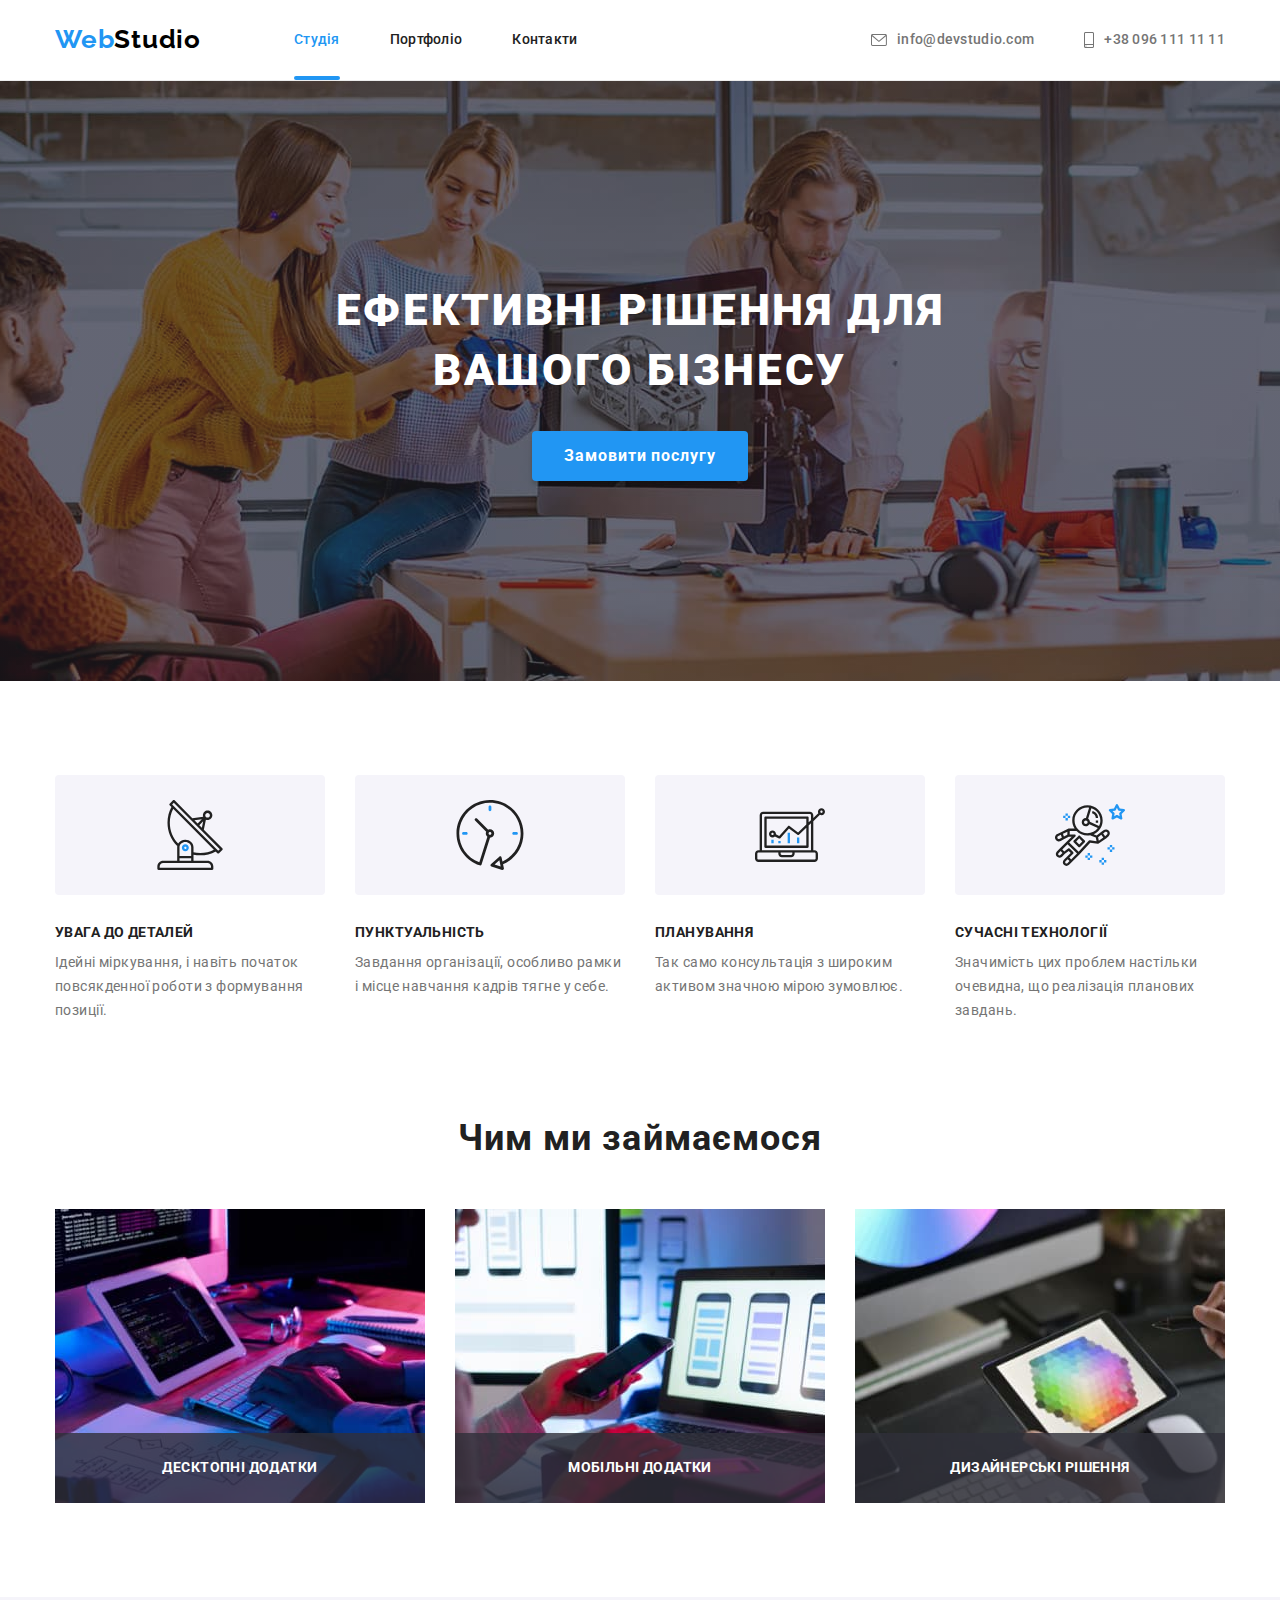
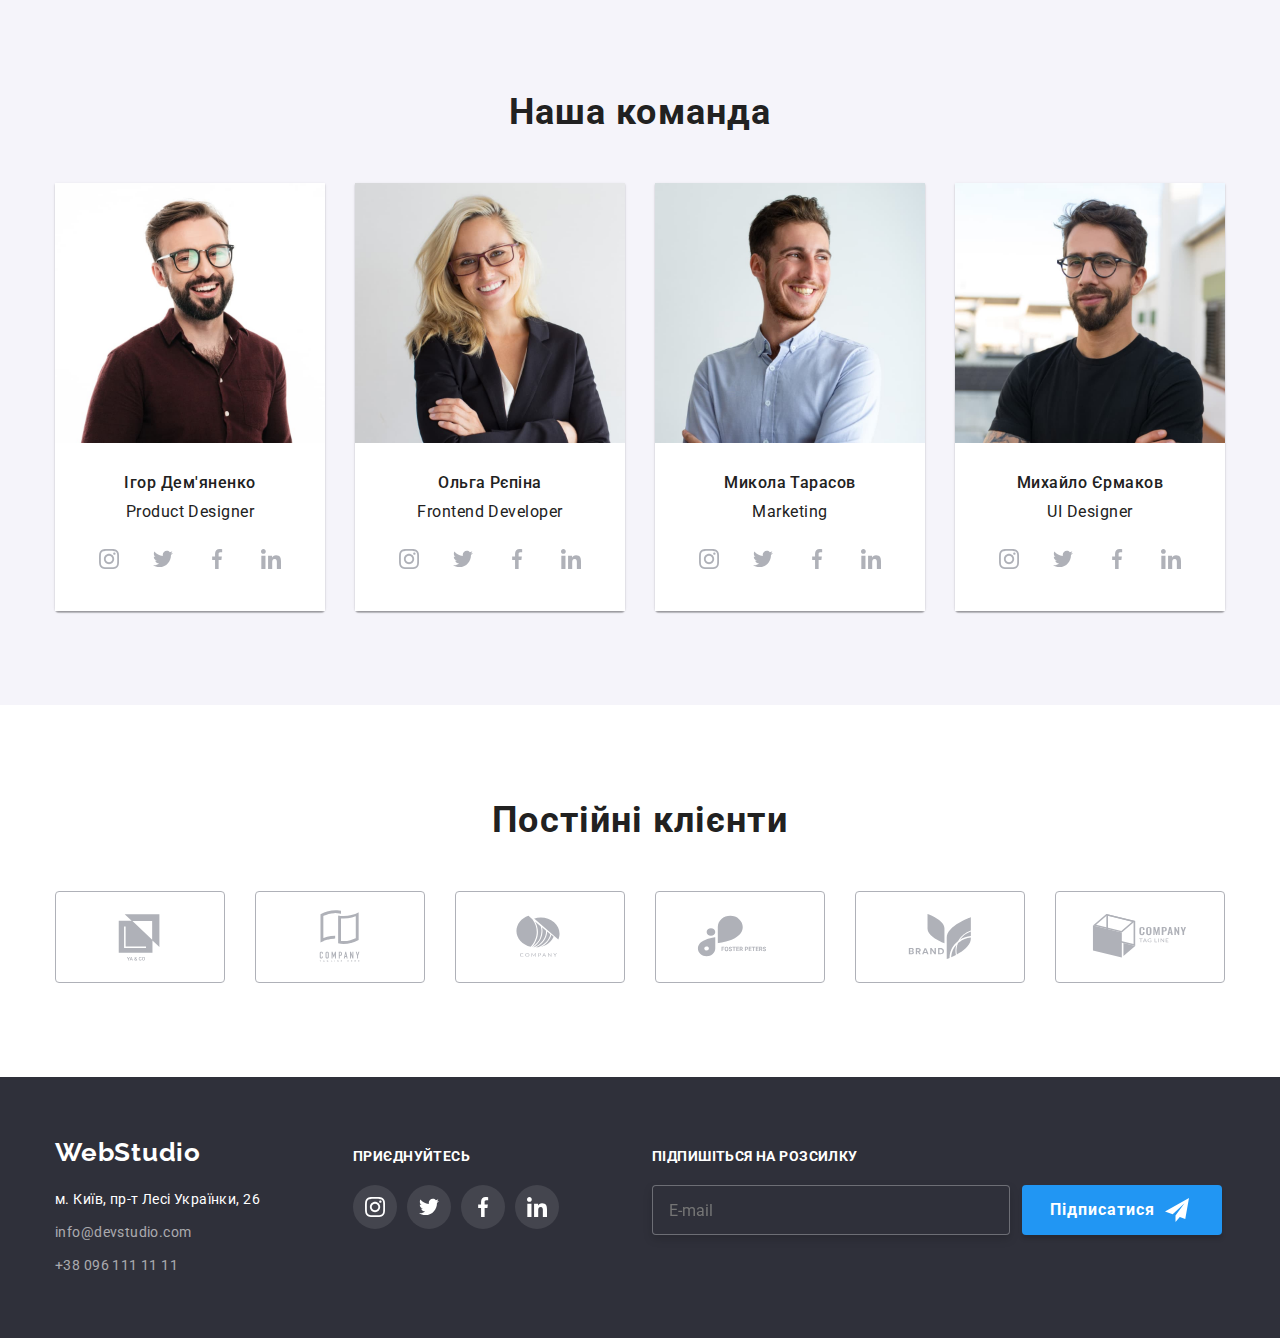
==== commit 88c9d2ad: "hw-7-feauters" ====
--- a/index.html
+++ b/index.html
@@ -62,61 +62,60 @@
     <main>
       <!-- Герой -->
       <section class="section hero">
-        <div class="container container-hero">
-          <h1 class="hero-title">Ефективні рішення для вашого бізнесу</h1>
-          <button class="hero-button" type="button" data-modal-open>Замовити послугу</button>
+        <div class="container hero__container">
+          <h1 class="hero__title">Ефективні рішення для вашого бізнесу</h1>
+          <button class="hero__button" type="button" data-modal-open>Замовити послугу</button>
         </div>
       </section>
       <!--===== Особливості ====== -->
       <section class="section features">
-        <div class="container container-features">
-          <!--Заголовок h2 сховати в CSS (visibility: hidden)-->
-          <h2 class="hidden-title visually-hidden">Особливості</h2>
-          <ul class="features-list">
-            <li class="features-item">
-              <div class="icon-container">
-                <svg class="features-icon" width="70px" height="70px">
+        <div class="container features__container">
+          <h2 class="visually-hidden">Особливості</h2>
+          <ul class="features__list">
+            <li class="features__item">
+              <div class="features__icon-container">
+                <svg class="features__icon" width="70px" height="70px">
                   <use href="./images/icons.svg#antenna"></use>
                 </svg>
               </div>
-              <h3 class="title features-title">УВАГА ДО ДЕТАЛЕЙ</h3>
-              <p class="post features-post">
+              <h3 class="features__title">УВАГА ДО ДЕТАЛЕЙ</h3>
+              <p class="features__post">
                 Ідейні міркування, і навіть початок повсякденної роботи з формування позиції.
               </p>
             </li>
 
-            <li class="features-item">
-              <div class="icon-container">
-                <svg class="features-icon" width="70" height="70">
+            <li class="features__item">
+              <div class="features__icon-container">
+                <svg class="features__icon" width="70" height="70">
                   <use href="./images/icons.svg#clock"></use>
                 </svg>
               </div>
-              <h3 class="title features-title">ПУНКТУАЛЬНІСТЬ</h3>
-              <p class="post features-post">
+              <h3 class="features__title">ПУНКТУАЛЬНІСТЬ</h3>
+              <p class="features__post">
                 Завдання організації, особливо рамки і місце навчання кадрів тягне у себе.
               </p>
             </li>
 
-            <li class="features-item">
-              <div class="icon-container">
-                <svg class="features-icon" width="70" height="70">
+            <li class="features__item">
+              <div class="features__icon-container">
+                <svg class="features__icon" width="70" height="70">
                   <use href="./images/icons.svg#diagram"></use>
                 </svg>
               </div>
-              <h3 class="title features-title">ПЛАНУВАННЯ</h3>
-              <p class="post features-post">
+              <h3 class="features__title">ПЛАНУВАННЯ</h3>
+              <p class="features__post">
                 Так само консультація з широким активом значною мірою зумовлює.
               </p>
             </li>
 
-            <li class="features-item">
-              <div class="icon-container">
-                <svg class="features-icon" width="70" height="70">
+            <li class="features__item">
+              <div class="features__icon-container">
+                <svg class="features__icon" width="70" height="70">
                   <use href="./images/icons.svg#astronaut"></use>
                 </svg>
               </div>
-              <h3 class="title features-title">СУЧАСНІ ТЕХНОЛОГІЇ</h3>
-              <p class="post features-post">
+              <h3 class="features__title">СУЧАСНІ ТЕХНОЛОГІЇ</h3>
+              <p class="features__post">
                 Значимість цих проблем настільки очевидна, що реалізація планових завдань.
               </p>
             </li>
--- a/css/main.min.css
+++ b/css/main.min.css
@@ -1 +1 @@
-:root{--primery-black-color: #212121;--primery-white-color: #ffffff;--secondary-text-color: #757575;--accent-blue-color: #2196f3;--accent-black-color: #000000;--secondary-black-color: #2f303a;--transparency-white-color: #ffffff99;--hover-blue-color: #188ce8;--header-line-color: #ececec;--secondary-white-color: #f5f4fa;--border-line-color: #eeeeee}.visually-hidden{position:absolute;width:1px;height:1px;margin:-1px;border:0;padding:0;white-space:nowrap;clip-path:inset(100%);clip:rect(0 0 0 0);overflow:hidden}h1,h2,h3,h4,p{margin-top:0;margin-bottom:0}ul,ol{margin-top:0;margin-bottom:0;padding-left:0}img{display:block}ul{list-style:none}body{background-color:var(--primery-white-color);color:var(--primery-black-color);font-family:"roboto",sans-serif}.link{text-decoration:none;transition:color 250ms;transition-timing-function:cubic-bezier(0.4, 0, 0.2, 1)}.link:hover,.link:focus{color:var(--accent-blue-color);text-decoration:none}.container{width:1200px;margin-left:auto;margin-right:auto;padding-left:15px;padding-right:15px}.section{padding-top:94px;padding-bottom:94px}.logo{color:var(--accent-black-color);font-family:"raleway",sans-serif;font-weight:700;font-size:26px;line-height:1.19;letter-spacing:.03em;text-decoration:none}.header__logo{padding-top:24px;padding-bottom:25px;margin-right:93px}.logo__blue{color:var(--accent-blue-color)}.footer .logo{color:var(--primery-white-color)}.main-title{margin-bottom:50px;font-size:36px;line-height:1.17;text-align:center;letter-spacing:.03em}.backdrop{position:fixed;width:1600px;height:1024px;left:0px;top:0px;width:100%;height:100%;z-index:100;background:rgba(0,0,0,.2);transition:opacity 250ms,visibility 250ms;transition-timing-function:cubic-bezier(0.4, 0, 0.2, 1)}.is-hidden{opacity:0;visibility:hidden;pointer-events:none}.modal-close-button{position:absolute;width:30px;height:30px;right:8px;top:8px;display:flex;align-items:center;justify-content:center;background:var(--primery-white-color);border:1px solid rgba(0,0,0,.1);border-radius:50%;cursor:pointer}.icon-close-black{fill:var(--accent-black-color);transition:fill 250ms;transition-timing-function:cubic-bezier(0.4, 0, 0.2, 1)}.modal-close-button:focus .icon-close-black{fill:var(--accent-blue-color)}.icon-close-black:hover{fill:var(--accent-blue-color)}.modal-title{margin-bottom:12px;font-weight:700;font-size:20px;line-height:1.15;text-align:center;letter-spacing:.03em;color:var(--primery-black-color)}.modal-form{display:flex;flex-direction:column}.modal-input-container{position:relative;display:flex;flex-direction:column}.modal-form-label{margin-bottom:4px;font-size:12px;line-height:1.17;letter-spacing:.01em;color:var(--secondary-text-color)}.modal-form-input{width:448px;height:40px;margin-bottom:10px;padding-top:11px;padding-bottom:11px;padding-right:12px;padding-left:37px;border:1px solid rgba(33,33,33,.2);border-radius:4px;outline:rgba(0,0,0,0);transition:border-color 250ms;transition-timing-function:cubic-bezier(0.4, 0, 0.2, 1)}.modal-form-input:hover,.modal-form-input:focus{border-color:var(--accent-blue-color)}.input-svg{position:absolute;top:29px;left:12px;fill:var(--primery-black-color);transition:fill 250ms;transition-timing-function:cubic-bezier(0.4, 0, 0.2, 1);pointer-events:none}.modal-form-input:hover+.input-svg,.modal-form-input:focus+.input-svg{fill:var(--accent-blue-color)}.modal-form-textarea{width:448px;height:120px;margin-bottom:20px;padding:12px 16px;resize:none;border:1px solid rgba(33,33,33,.2);border-radius:4px;outline:rgba(0,0,0,0);font-size:12px;line-height:1.17;letter-spacing:.01em;transition:border-color 250ms;transition-timing-function:cubic-bezier(0.4, 0, 0.2, 1)}.modal-form-textarea:hover,.modal-form-textarea:focus{border-color:var(--accent-blue-color)}.modal-form-textarea::placeholder{color:rgba(117,117,117,.5)}.modal-form-checkbox-wrapper{display:flex;align-items:center;justify-content:center;margin-bottom:30px;font-size:14px;line-height:1.71;letter-spacing:.03em;color:var(--secondary-text-color);cursor:pointer}.checkbox-svg{margin-right:10px;fill:var(--primery-white-color);border:2px solid var(--primery-black-color);border-radius:4px;cursor:pointer;transition:background-color 250ms,border-color 250ms,fill 250ms;transition-timing-function:cubic-bezier(0.4, 0, 0.2, 1)}.modal-input-checkbox:checked+.checkbox-svg{border-color:var(--accent-blue-color);background-color:var(--accent-blue-color)}.modal-input-checkbox:focus+.checkbox-svg{border-color:var(--accent-blue-color)}.checkbox-link{margin-left:5px;font-size:14px;line-height:1.71;letter-spacing:.03em;color:var(--accent-blue-color)}.modal{position:absolute;top:50%;left:50%;transform:translate(-50%, -50%);width:528px;height:581px;padding:40px 40px;background:#fff;box-shadow:0px 1px 3px rgba(0,0,0,.12),0px 1px 1px rgba(0,0,0,.14),0px 2px 1px rgba(0,0,0,.2);border-radius:4px}.hero-button{width:216px;height:50px;margin:0 auto;display:block;box-shadow:0px 4px 4px rgba(0,0,0,.15);border-radius:4px;border:0;color:var(--primery-white-color);background-color:var(--accent-blue-color);font-weight:700;font-size:16px;line-height:1.88;text-align:center;letter-spacing:.06em;cursor:pointer;transition:background-color 250ms;transition-timing-function:cubic-bezier(0.4, 0, 0.2, 1)}.hero-button:hover,.hero-button:focus{background-color:var(--hover-blue-color)}.modal-form-button{width:200px;height:50px;margin:0 auto;font-weight:700;font-size:16px;line-height:1.88;letter-spacing:.06em;color:var(--primery-white-color);background-color:var(--accent-blue-color);box-shadow:0px 4px 4px rgba(0,0,0,.15);border-radius:4px;border:0;outline:rgba(0,0,0,0);cursor:pointer;transition:background-color 250ms;transition-timing-function:cubic-bezier(0.4, 0, 0.2, 1)}.modal-form-button:hover,.modal-form-button:focus{background-color:var(--hover-blue-color)}.email-button{display:flex;align-items:center;text-align:center;width:200px;height:50px;padding:10px 28px;box-shadow:0px 4px 4px rgba(0,0,0,.15);border-radius:4px;border:0;color:var(--primery-white-color);background-color:var(--accent-blue-color);font-weight:700;font-size:16px;line-height:1.88;text-align:center;letter-spacing:.06em;cursor:pointer}.email-button:hover,.email-button:focus{background-color:var(--hover-blue-color)}.email-icon{fill:var(--primery-white-color);margin-left:10px;height:100%}.social-link{display:flex;align-items:center;justify-content:center;width:44px;height:44px;border-radius:50%;outline:rgba(0,0,0,0);transition:background-color 250ms;transition-timing-function:cubic-bezier(0.4, 0, 0.2, 1)}.social-link:hover,.social-link:focus{background-color:var(--accent-blue-color)}.social-icon{fill:#afb1b8;transition:fill 250ms;transition-timing-function:cubic-bezier(0.4, 0, 0.2, 1)}.social-link:hover .social-icon,.social-link:focus .social-icon{fill:var(--primery-white-color)}.social-link-footer{display:flex;align-items:center;justify-content:center;width:44px;height:44px;border-radius:50%;outline:none;background:rgba(255,255,255,.1);transition:background-color 250ms;transition-timing-function:cubic-bezier(0.4, 0, 0.2, 1)}.social-link-footer .social-link-footer:hover,.social-link-footer .social-link-footer:focus{background-color:var(--accent-blue-color)}.social-icon-footer{fill:var(--primery-white-color)}.header{border-bottom:1px solid var(--header-line-color)}.header__container{display:flex;align-items:center;justify-content:space-between}.header__nav{display:flex}.menu-nav{display:flex;align-items:center}.menu-nav__item:not(:last-child){margin-right:50px}.menu-nav__link{display:block;padding-top:32px;padding-bottom:32px;color:var(--primery-black-color);font-weight:500;font-size:14px;line-height:1.14;letter-spacing:.02em}.current{position:relative;color:var(--accent-blue-color)}.current::after{content:"";position:absolute;bottom:0;display:block;width:100%;height:4px;background-color:var(--accent-blue-color);border-radius:2px}.contacts{display:flex;align-items:center}.contacts__link{display:flex;align-items:center;padding-top:32px;padding-bottom:32px;color:var(--secondary-text-color);font-weight:500;font-size:14px;line-height:1.14;letter-spacing:.02em}.contacts__icon{fill:currentColor;margin-right:10px}.contacts__item:not(:first-child){margin-left:50px}.hero{max-width:1600px;height:600px;margin-left:auto;margin-right:auto;padding-top:200px;padding-bottom:200px;background-image:linear-gradient(rgba(47, 48, 58, 0.4), rgba(47, 48, 58, 0.4)),url(../images/hero.jpg);background-color:#c4c4c4;background-repeat:no-repeat;background-position:center}.hero-title{width:696px;margin-left:auto;margin-right:auto;margin-bottom:30px;color:var(--primery-white-color);font-weight:900;font-size:44px;line-height:1.36;text-align:center;letter-spacing:.06em;text-transform:uppercase}.features{padding-bottom:94px}.features-list{display:flex}.features-item{width:270px}.features-item:not(:last-child){margin-right:30px}.icon-container{display:flex;align-items:center;justify-content:center;height:120px;margin-bottom:30px;background-color:var(--secondary-white-color);border-radius:4px}.features-title{margin-bottom:10px;font-size:14px;line-height:1.14;text-transform:uppercase;letter-spacing:.03em}.features-post{font-size:14px;line-height:1.71;letter-spacing:.03em}.post{color:var(--secondary-text-color)}.images{padding-top:0}.images-list{display:flex}.img{position:relative}.img:not(:last-child){margin-right:30px}.images-label{position:absolute;bottom:0;width:370px;height:70px;z-index:1;display:flex;align-items:center;justify-content:center;background:rgba(47,48,58,.8)}.images-text{font-weight:700;font-size:14px;line-height:1.14;text-align:center;letter-spacing:.03em;text-transform:uppercase;color:#fff}.team{background-color:var(--secondary-white-color)}.cards{display:flex;flex-wrap:wrap;gap:30px}.card{width:270px;box-shadow:0px 1px 3px rgba(0,0,0,.12),0px 1px 1px rgba(0,0,0,.14),0px 2px 1px rgba(0,0,0,.2);border-radius:0px 0px 4px 4px}.container-card-info{padding:30px;background-color:var(--primery-white-color)}.card-title{margin-bottom:10px;font-weight:500;font-size:16px;line-height:1.19;text-align:center;letter-spacing:.03em}.card-post{line-height:1.19;text-align:center;letter-spacing:.03em;margin-bottom:16px}.social-list{display:flex;align-items:center;justify-content:center;gap:10px}.clients-list{display:flex;gap:30px}.clients-link{display:flex;align-items:center;justify-content:center;width:170px;height:92px;border:1px solid #afb1b8;border-radius:4px;outline:rgba(0,0,0,0);transition:border-color 250ms;transition-timing-function:cubic-bezier(0.4, 0, 0.2, 1)}.clients-link:hover,.clients-link:focus{border-color:var(--accent-blue-color)}.clients-icon{fill:#afb1b8;transition:fill 250ms;transition-timing-function:cubic-bezier(0.4, 0, 0.2, 1)}.clients-link:hover .clients-icon,.clients-link:focus .clients-icon{fill:var(--accent-blue-color)}.container-filters{display:flex;flex-direction:column;align-items:center}.filters-list{margin-bottom:50px;display:flex;gap:8px}.filter-button{padding:6px 22px;border-radius:4px;border:0;background-color:var(--secondary-white-color);font-weight:500;font-size:16px;line-height:1.62;text-align:center;letter-spacing:.03em;cursor:pointer;transition:box-shadow 250ms,color 250ms,background-color 250ms;transition-timing-function:cubic-bezier(0.4, 0, 0.2, 1)}.filter-button:hover,.filter-button:focus{background-color:var(--accent-blue-color);color:var(--primery-white-color);box-shadow:0px 3px 1px rgba(0,0,0,.1),0px 1px 2px rgba(0,0,0,.08),0px 2px 2px rgba(0,0,0,.12)}.filter-button-blue{color:var(--primery-white-color);background-color:var(--accent-blue-color);box-shadow:0px 3px 1px rgba(0,0,0,.1),0px 1px 2px rgba(0,0,0,.08),0px 2px 2px rgba(0,0,0,.12)}.project-list{display:flex;flex-wrap:wrap;gap:30px}.project{width:370px;background-color:var(--primery-white-color)}.container-project{position:relative;overflow:hidden;display:flex;flex-direction:column;padding:20px 24px;background:var(--primery-white-color);border-bottom:1px solid var(--border-line-color);border-left:1px solid var(--border-line-color);border-right:1px solid var(--border-line-color)}.project-link{position:relative;overflow:hidden;display:flex;flex-direction:column;text-decoration:none;outline:rgba(0,0,0,0);transition:box-shadow 250ms;transition-timing-function:cubic-bezier(0.4, 0, 0.2, 1)}.project-link:hover,.project-link:focus{box-shadow:0px 1px 1px rgba(0,0,0,.12),0px 4px 4px rgba(0,0,0,.06),1px 4px 6px rgba(0,0,0,.16)}.project-title{font-size:18px;line-height:2;letter-spacing:.06em;color:var(--primery-black-color)}.project-post{line-height:1.88;letter-spacing:.03em}.project-label{position:absolute;top:0;left:0;width:100%;height:100%;padding:63px 24px;transform:translateY(100%);transition:transform 250ms;transition-timing-function:cubic-bezier(0.4, 0, 0.2, 1);background:rgba(33,150,243,.9)}.project-link:hover .project-label,.project-link:focus .project-label{transform:translateY(0)}.project-text{font-style:normal;font-weight:400;font-size:18px;line-height:1.56;letter-spacing:.03em;color:#fff}.footer{padding-top:60px;padding-bottom:60px;background-color:var(--secondary-black-color)}.address{margin-top:20px}.address-item:nth-child(2n){margin-top:9px;margin-bottom:9px}.link-map{color:var(--primery-white-color);font-size:14px;line-height:1.71;font-style:normal;letter-spacing:.03em}.link-map:hover,.link-map:focus{color:var(--accent-blue-color);transition:color 250ms;transition-timing-function:cubic-bezier(0.4, 0, 0.2, 1)}.address-link{color:var(--transparency-white-color);font-size:14px;line-height:1.71;font-style:normal;letter-spacing:.03em;transition:color 250ms;transition-timing-function:cubic-bezier(0.4, 0, 0.2, 1)}.address-link:hover,.address-link:focus{color:var(--accent-blue-color)}.container-footer{display:flex;align-items:baseline;gap:93px}.footer-title{margin-bottom:20px;font-size:14px;line-height:1.14;letter-spacing:.03em;text-transform:uppercase;color:var(--primery-white-color)}.footer-email-input{width:570px;height:86px}.email-title{margin-bottom:20px;font-size:14px;line-height:1.14;letter-spacing:.03em;text-transform:uppercase;color:var(--primery-white-color)}.footer-input-form{display:flex}.email-input{width:358px;height:50px;margin-right:12px;padding:15px 16px;color:rgba(255,255,255,.6);background-color:#2f303a;border:1px solid rgba(255,255,255,.3);filter:drop-shadow(0px 4px 4px rgba(0, 0, 0, 0.15));border-radius:4px;outline:rgba(0,0,0,0);transition:border-color 250ms;transition-timing-function:cubic-bezier(0.4, 0, 0.2, 1)}.email-input:hover,.email-input:focus{border-color:var(--accent-blue-color)}/*# sourceMappingURL=main.min.css.map */+:root{--primery-black-color: #212121;--primery-white-color: #ffffff;--secondary-text-color: #757575;--accent-blue-color: #2196f3;--accent-black-color: #000000;--secondary-black-color: #2f303a;--transparency-white-color: #ffffff99;--hover-blue-color: #188ce8;--header-line-color: #ececec;--secondary-white-color: #f5f4fa;--border-line-color: #eeeeee}.visually-hidden{position:absolute;width:1px;height:1px;margin:-1px;border:0;padding:0;white-space:nowrap;clip-path:inset(100%);clip:rect(0 0 0 0);overflow:hidden}h1,h2,h3,h4,p{margin-top:0;margin-bottom:0}ul,ol{margin-top:0;margin-bottom:0;padding-left:0}img{display:block}ul{list-style:none}body{background-color:var(--primery-white-color);color:var(--primery-black-color);font-family:"roboto",sans-serif}.link{text-decoration:none;transition:color 250ms;transition-timing-function:cubic-bezier(0.4, 0, 0.2, 1)}.link:hover,.link:focus{color:var(--accent-blue-color);text-decoration:none}.container{width:1200px;margin-left:auto;margin-right:auto;padding-left:15px;padding-right:15px}.section{padding-top:94px;padding-bottom:94px}.logo{color:var(--accent-black-color);font-family:"raleway",sans-serif;font-weight:700;font-size:26px;line-height:1.19;letter-spacing:.03em;text-decoration:none}.header__logo{padding-top:24px;padding-bottom:25px;margin-right:93px}.logo__blue{color:var(--accent-blue-color)}.footer .logo{color:var(--primery-white-color)}.main-title{margin-bottom:50px;font-size:36px;line-height:1.17;text-align:center;letter-spacing:.03em}.backdrop{position:fixed;width:1600px;height:1024px;left:0px;top:0px;width:100%;height:100%;z-index:100;background:rgba(0,0,0,.2);transition:opacity 250ms,visibility 250ms;transition-timing-function:cubic-bezier(0.4, 0, 0.2, 1)}.is-hidden{opacity:0;visibility:hidden;pointer-events:none}.modal-close-button{position:absolute;width:30px;height:30px;right:8px;top:8px;display:flex;align-items:center;justify-content:center;background:var(--primery-white-color);border:1px solid rgba(0,0,0,.1);border-radius:50%;cursor:pointer}.icon-close-black{fill:var(--accent-black-color);transition:fill 250ms;transition-timing-function:cubic-bezier(0.4, 0, 0.2, 1)}.modal-close-button:focus .icon-close-black{fill:var(--accent-blue-color)}.icon-close-black:hover{fill:var(--accent-blue-color)}.modal-title{margin-bottom:12px;font-weight:700;font-size:20px;line-height:1.15;text-align:center;letter-spacing:.03em;color:var(--primery-black-color)}.modal-form{display:flex;flex-direction:column}.modal-input-container{position:relative;display:flex;flex-direction:column}.modal-form-label{margin-bottom:4px;font-size:12px;line-height:1.17;letter-spacing:.01em;color:var(--secondary-text-color)}.modal-form-input{width:448px;height:40px;margin-bottom:10px;padding-top:11px;padding-bottom:11px;padding-right:12px;padding-left:37px;border:1px solid rgba(33,33,33,.2);border-radius:4px;outline:rgba(0,0,0,0);transition:border-color 250ms;transition-timing-function:cubic-bezier(0.4, 0, 0.2, 1)}.modal-form-input:hover,.modal-form-input:focus{border-color:var(--accent-blue-color)}.input-svg{position:absolute;top:29px;left:12px;fill:var(--primery-black-color);transition:fill 250ms;transition-timing-function:cubic-bezier(0.4, 0, 0.2, 1);pointer-events:none}.modal-form-input:hover+.input-svg,.modal-form-input:focus+.input-svg{fill:var(--accent-blue-color)}.modal-form-textarea{width:448px;height:120px;margin-bottom:20px;padding:12px 16px;resize:none;border:1px solid rgba(33,33,33,.2);border-radius:4px;outline:rgba(0,0,0,0);font-size:12px;line-height:1.17;letter-spacing:.01em;transition:border-color 250ms;transition-timing-function:cubic-bezier(0.4, 0, 0.2, 1)}.modal-form-textarea:hover,.modal-form-textarea:focus{border-color:var(--accent-blue-color)}.modal-form-textarea::placeholder{color:rgba(117,117,117,.5)}.modal-form-checkbox-wrapper{display:flex;align-items:center;justify-content:center;margin-bottom:30px;font-size:14px;line-height:1.71;letter-spacing:.03em;color:var(--secondary-text-color);cursor:pointer}.checkbox-svg{margin-right:10px;fill:var(--primery-white-color);border:2px solid var(--primery-black-color);border-radius:4px;cursor:pointer;transition:background-color 250ms,border-color 250ms,fill 250ms;transition-timing-function:cubic-bezier(0.4, 0, 0.2, 1)}.modal-input-checkbox:checked+.checkbox-svg{border-color:var(--accent-blue-color);background-color:var(--accent-blue-color)}.modal-input-checkbox:focus+.checkbox-svg{border-color:var(--accent-blue-color)}.checkbox-link{margin-left:5px;font-size:14px;line-height:1.71;letter-spacing:.03em;color:var(--accent-blue-color)}.modal{position:absolute;top:50%;left:50%;transform:translate(-50%, -50%);width:528px;height:581px;padding:40px 40px;background:#fff;box-shadow:0px 1px 3px rgba(0,0,0,.12),0px 1px 1px rgba(0,0,0,.14),0px 2px 1px rgba(0,0,0,.2);border-radius:4px}.hero__button{width:216px;height:50px;margin:0 auto;display:block;box-shadow:0px 4px 4px rgba(0,0,0,.15);border-radius:4px;border:0;color:var(--primery-white-color);background-color:var(--accent-blue-color);font-weight:700;font-size:16px;line-height:1.88;text-align:center;letter-spacing:.06em;cursor:pointer;transition:background-color 250ms;transition-timing-function:cubic-bezier(0.4, 0, 0.2, 1)}.hero-button:hover,.hero-button:focus{background-color:var(--hover-blue-color)}.modal-form-button{width:200px;height:50px;margin:0 auto;font-weight:700;font-size:16px;line-height:1.88;letter-spacing:.06em;color:var(--primery-white-color);background-color:var(--accent-blue-color);box-shadow:0px 4px 4px rgba(0,0,0,.15);border-radius:4px;border:0;outline:rgba(0,0,0,0);cursor:pointer;transition:background-color 250ms;transition-timing-function:cubic-bezier(0.4, 0, 0.2, 1)}.modal-form-button:hover,.modal-form-button:focus{background-color:var(--hover-blue-color)}.email-button{display:flex;align-items:center;text-align:center;width:200px;height:50px;padding:10px 28px;box-shadow:0px 4px 4px rgba(0,0,0,.15);border-radius:4px;border:0;color:var(--primery-white-color);background-color:var(--accent-blue-color);font-weight:700;font-size:16px;line-height:1.88;text-align:center;letter-spacing:.06em;cursor:pointer}.email-button:hover,.email-button:focus{background-color:var(--hover-blue-color)}.email-icon{fill:var(--primery-white-color);margin-left:10px;height:100%}.social-link{display:flex;align-items:center;justify-content:center;width:44px;height:44px;border-radius:50%;outline:rgba(0,0,0,0);transition:background-color 250ms;transition-timing-function:cubic-bezier(0.4, 0, 0.2, 1)}.social-link:hover,.social-link:focus{background-color:var(--accent-blue-color)}.social-icon{fill:#afb1b8;transition:fill 250ms;transition-timing-function:cubic-bezier(0.4, 0, 0.2, 1)}.social-link:hover .social-icon,.social-link:focus .social-icon{fill:var(--primery-white-color)}.social-link-footer{display:flex;align-items:center;justify-content:center;width:44px;height:44px;border-radius:50%;outline:none;background:rgba(255,255,255,.1);transition:background-color 250ms;transition-timing-function:cubic-bezier(0.4, 0, 0.2, 1)}.social-link-footer .social-link-footer:hover,.social-link-footer .social-link-footer:focus{background-color:var(--accent-blue-color)}.social-icon-footer{fill:var(--primery-white-color)}.header{border-bottom:1px solid var(--header-line-color)}.header__container{display:flex;align-items:center;justify-content:space-between}.header__nav{display:flex}.menu-nav{display:flex;align-items:center}.menu-nav__item:not(:last-child){margin-right:50px}.menu-nav__link{display:block;padding-top:32px;padding-bottom:32px;color:var(--primery-black-color);font-weight:500;font-size:14px;line-height:1.14;letter-spacing:.02em}.current{position:relative;color:var(--accent-blue-color)}.current::after{content:"";position:absolute;bottom:0;display:block;width:100%;height:4px;background-color:var(--accent-blue-color);border-radius:2px}.contacts{display:flex;align-items:center}.contacts__link{display:flex;align-items:center;padding-top:32px;padding-bottom:32px;color:var(--secondary-text-color);font-weight:500;font-size:14px;line-height:1.14;letter-spacing:.02em}.contacts__icon{fill:currentColor;margin-right:10px}.contacts__item:not(:first-child){margin-left:50px}.hero{max-width:1600px;height:600px;margin-left:auto;margin-right:auto;padding-top:200px;padding-bottom:200px;background-image:linear-gradient(rgba(47, 48, 58, 0.4), rgba(47, 48, 58, 0.4)),url(../images/hero.jpg);background-color:#c4c4c4;background-repeat:no-repeat;background-position:center}.hero__title{width:696px;margin-left:auto;margin-right:auto;margin-bottom:30px;color:var(--primery-white-color);font-weight:900;font-size:44px;line-height:1.36;text-align:center;letter-spacing:.06em;text-transform:uppercase}.features{padding-bottom:94px}.features__list{display:flex}.features__item{width:270px}.features__item:not(:last-child){margin-right:30px}.features__icon-container{display:flex;align-items:center;justify-content:center;height:120px;margin-bottom:30px;background-color:var(--secondary-white-color);border-radius:4px}.features__title{margin-bottom:10px;font-size:14px;line-height:1.14;text-transform:uppercase;letter-spacing:.03em}.features__post{font-size:14px;line-height:1.71;letter-spacing:.03em;color:var(--secondary-text-color)}.images{padding-top:0}.images-list{display:flex}.img{position:relative}.img:not(:last-child){margin-right:30px}.images-label{position:absolute;bottom:0;width:370px;height:70px;z-index:1;display:flex;align-items:center;justify-content:center;background:rgba(47,48,58,.8)}.images-text{font-weight:700;font-size:14px;line-height:1.14;text-align:center;letter-spacing:.03em;text-transform:uppercase;color:#fff}.team{background-color:var(--secondary-white-color)}.cards{display:flex;flex-wrap:wrap;gap:30px}.card{width:270px;box-shadow:0px 1px 3px rgba(0,0,0,.12),0px 1px 1px rgba(0,0,0,.14),0px 2px 1px rgba(0,0,0,.2);border-radius:0px 0px 4px 4px}.container-card-info{padding:30px;background-color:var(--primery-white-color)}.card-title{margin-bottom:10px;font-weight:500;font-size:16px;line-height:1.19;text-align:center;letter-spacing:.03em}.card-post{line-height:1.19;text-align:center;letter-spacing:.03em;margin-bottom:16px}.social-list{display:flex;align-items:center;justify-content:center;gap:10px}.clients-list{display:flex;gap:30px}.clients-link{display:flex;align-items:center;justify-content:center;width:170px;height:92px;border:1px solid #afb1b8;border-radius:4px;outline:rgba(0,0,0,0);transition:border-color 250ms;transition-timing-function:cubic-bezier(0.4, 0, 0.2, 1)}.clients-link:hover,.clients-link:focus{border-color:var(--accent-blue-color)}.clients-icon{fill:#afb1b8;transition:fill 250ms;transition-timing-function:cubic-bezier(0.4, 0, 0.2, 1)}.clients-link:hover .clients-icon,.clients-link:focus .clients-icon{fill:var(--accent-blue-color)}.container-filters{display:flex;flex-direction:column;align-items:center}.filters-list{margin-bottom:50px;display:flex;gap:8px}.filter-button{padding:6px 22px;border-radius:4px;border:0;background-color:var(--secondary-white-color);font-weight:500;font-size:16px;line-height:1.62;text-align:center;letter-spacing:.03em;cursor:pointer;transition:box-shadow 250ms,color 250ms,background-color 250ms;transition-timing-function:cubic-bezier(0.4, 0, 0.2, 1)}.filter-button:hover,.filter-button:focus{background-color:var(--accent-blue-color);color:var(--primery-white-color);box-shadow:0px 3px 1px rgba(0,0,0,.1),0px 1px 2px rgba(0,0,0,.08),0px 2px 2px rgba(0,0,0,.12)}.filter-button-blue{color:var(--primery-white-color);background-color:var(--accent-blue-color);box-shadow:0px 3px 1px rgba(0,0,0,.1),0px 1px 2px rgba(0,0,0,.08),0px 2px 2px rgba(0,0,0,.12)}.project-list{display:flex;flex-wrap:wrap;gap:30px}.project{width:370px;background-color:var(--primery-white-color)}.container-project{position:relative;overflow:hidden;display:flex;flex-direction:column;padding:20px 24px;background:var(--primery-white-color);border-bottom:1px solid var(--border-line-color);border-left:1px solid var(--border-line-color);border-right:1px solid var(--border-line-color)}.project-link{position:relative;overflow:hidden;display:flex;flex-direction:column;text-decoration:none;outline:rgba(0,0,0,0);transition:box-shadow 250ms;transition-timing-function:cubic-bezier(0.4, 0, 0.2, 1)}.project-link:hover,.project-link:focus{box-shadow:0px 1px 1px rgba(0,0,0,.12),0px 4px 4px rgba(0,0,0,.06),1px 4px 6px rgba(0,0,0,.16)}.project-title{font-size:18px;line-height:2;letter-spacing:.06em;color:var(--primery-black-color)}.project-post{line-height:1.88;letter-spacing:.03em}.project-label{position:absolute;top:0;left:0;width:100%;height:100%;padding:63px 24px;transform:translateY(100%);transition:transform 250ms;transition-timing-function:cubic-bezier(0.4, 0, 0.2, 1);background:rgba(33,150,243,.9)}.project-link:hover .project-label,.project-link:focus .project-label{transform:translateY(0)}.project-text{font-style:normal;font-weight:400;font-size:18px;line-height:1.56;letter-spacing:.03em;color:#fff}.footer{padding-top:60px;padding-bottom:60px;background-color:var(--secondary-black-color)}.address{margin-top:20px}.address-item:nth-child(2n){margin-top:9px;margin-bottom:9px}.link-map{color:var(--primery-white-color);font-size:14px;line-height:1.71;font-style:normal;letter-spacing:.03em}.link-map:hover,.link-map:focus{color:var(--accent-blue-color);transition:color 250ms;transition-timing-function:cubic-bezier(0.4, 0, 0.2, 1)}.address-link{color:var(--transparency-white-color);font-size:14px;line-height:1.71;font-style:normal;letter-spacing:.03em;transition:color 250ms;transition-timing-function:cubic-bezier(0.4, 0, 0.2, 1)}.address-link:hover,.address-link:focus{color:var(--accent-blue-color)}.container-footer{display:flex;align-items:baseline;gap:93px}.footer-title{margin-bottom:20px;font-size:14px;line-height:1.14;letter-spacing:.03em;text-transform:uppercase;color:var(--primery-white-color)}.footer-email-input{width:570px;height:86px}.email-title{margin-bottom:20px;font-size:14px;line-height:1.14;letter-spacing:.03em;text-transform:uppercase;color:var(--primery-white-color)}.footer-input-form{display:flex}.email-input{width:358px;height:50px;margin-right:12px;padding:15px 16px;color:rgba(255,255,255,.6);background-color:#2f303a;border:1px solid rgba(255,255,255,.3);filter:drop-shadow(0px 4px 4px rgba(0, 0, 0, 0.15));border-radius:4px;outline:rgba(0,0,0,0);transition:border-color 250ms;transition-timing-function:cubic-bezier(0.4, 0, 0.2, 1)}.email-input:hover,.email-input:focus{border-color:var(--accent-blue-color)}/*# sourceMappingURL=main.min.css.map */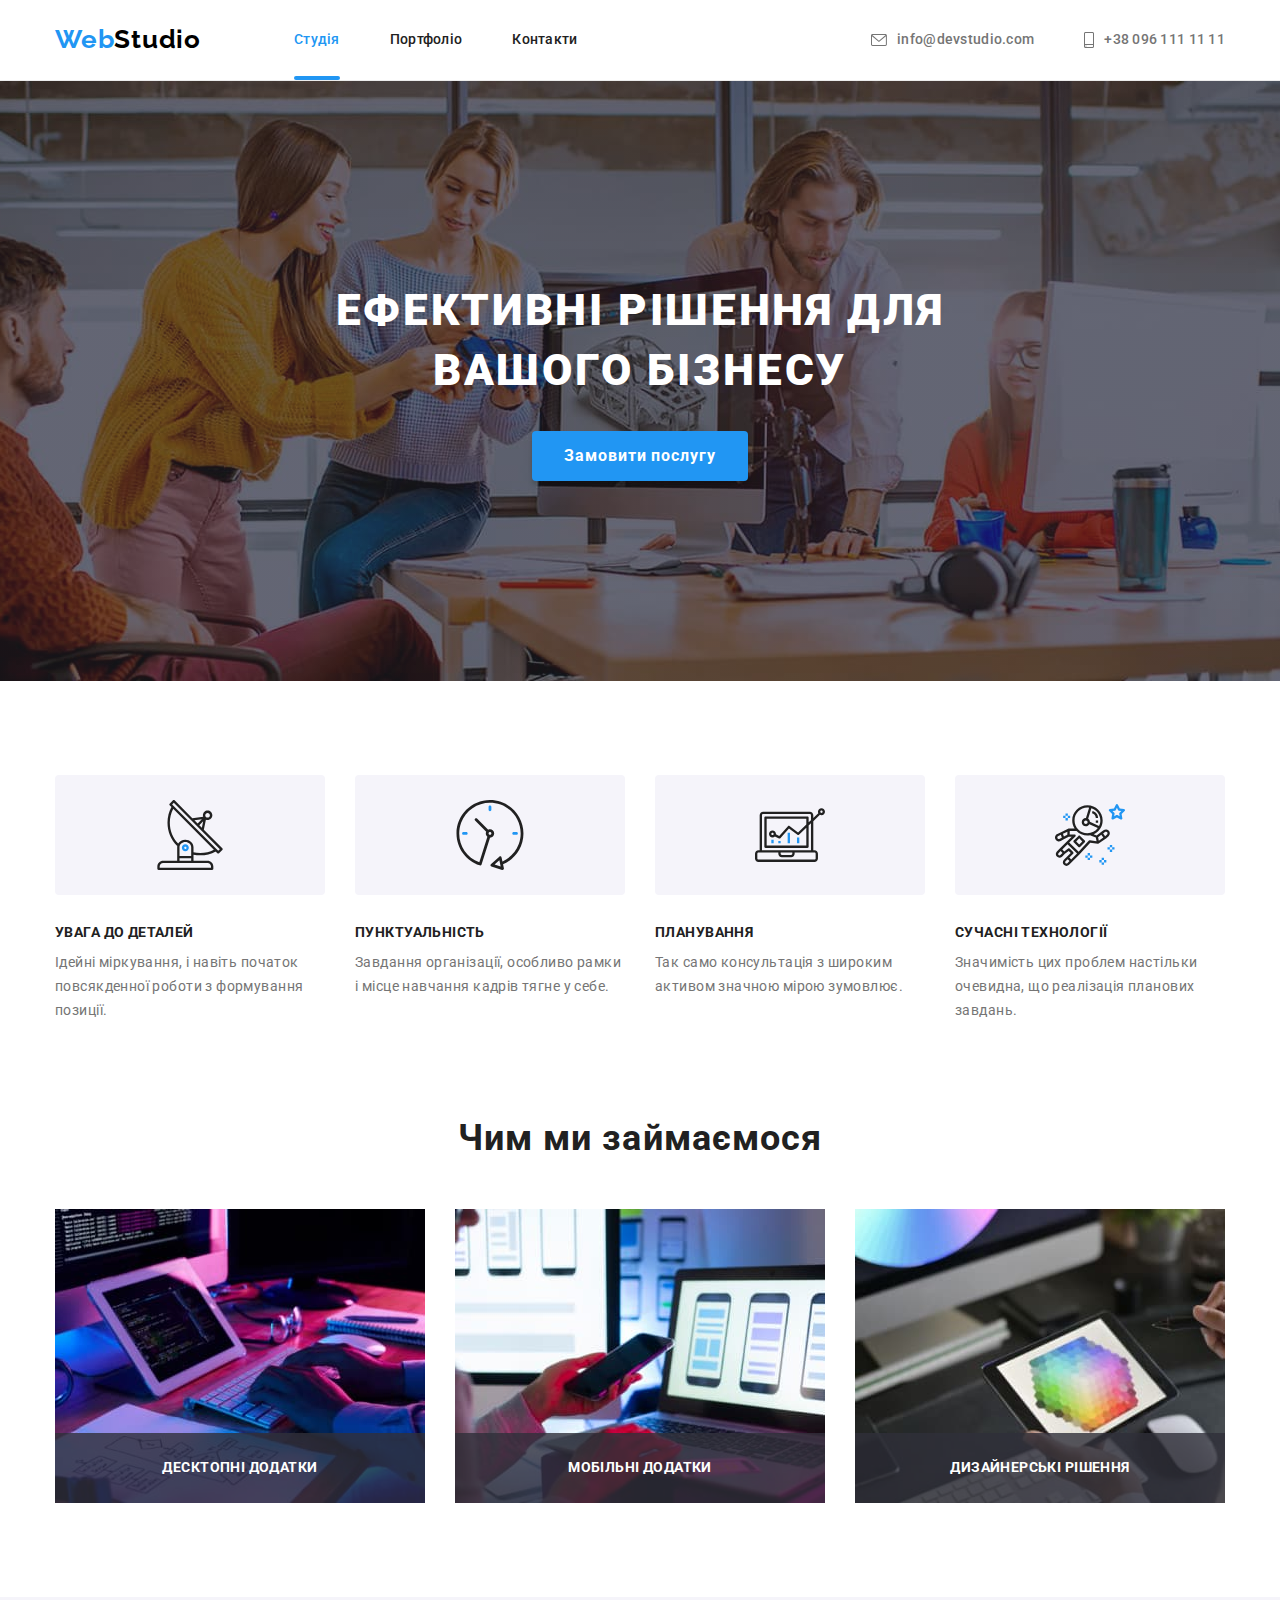
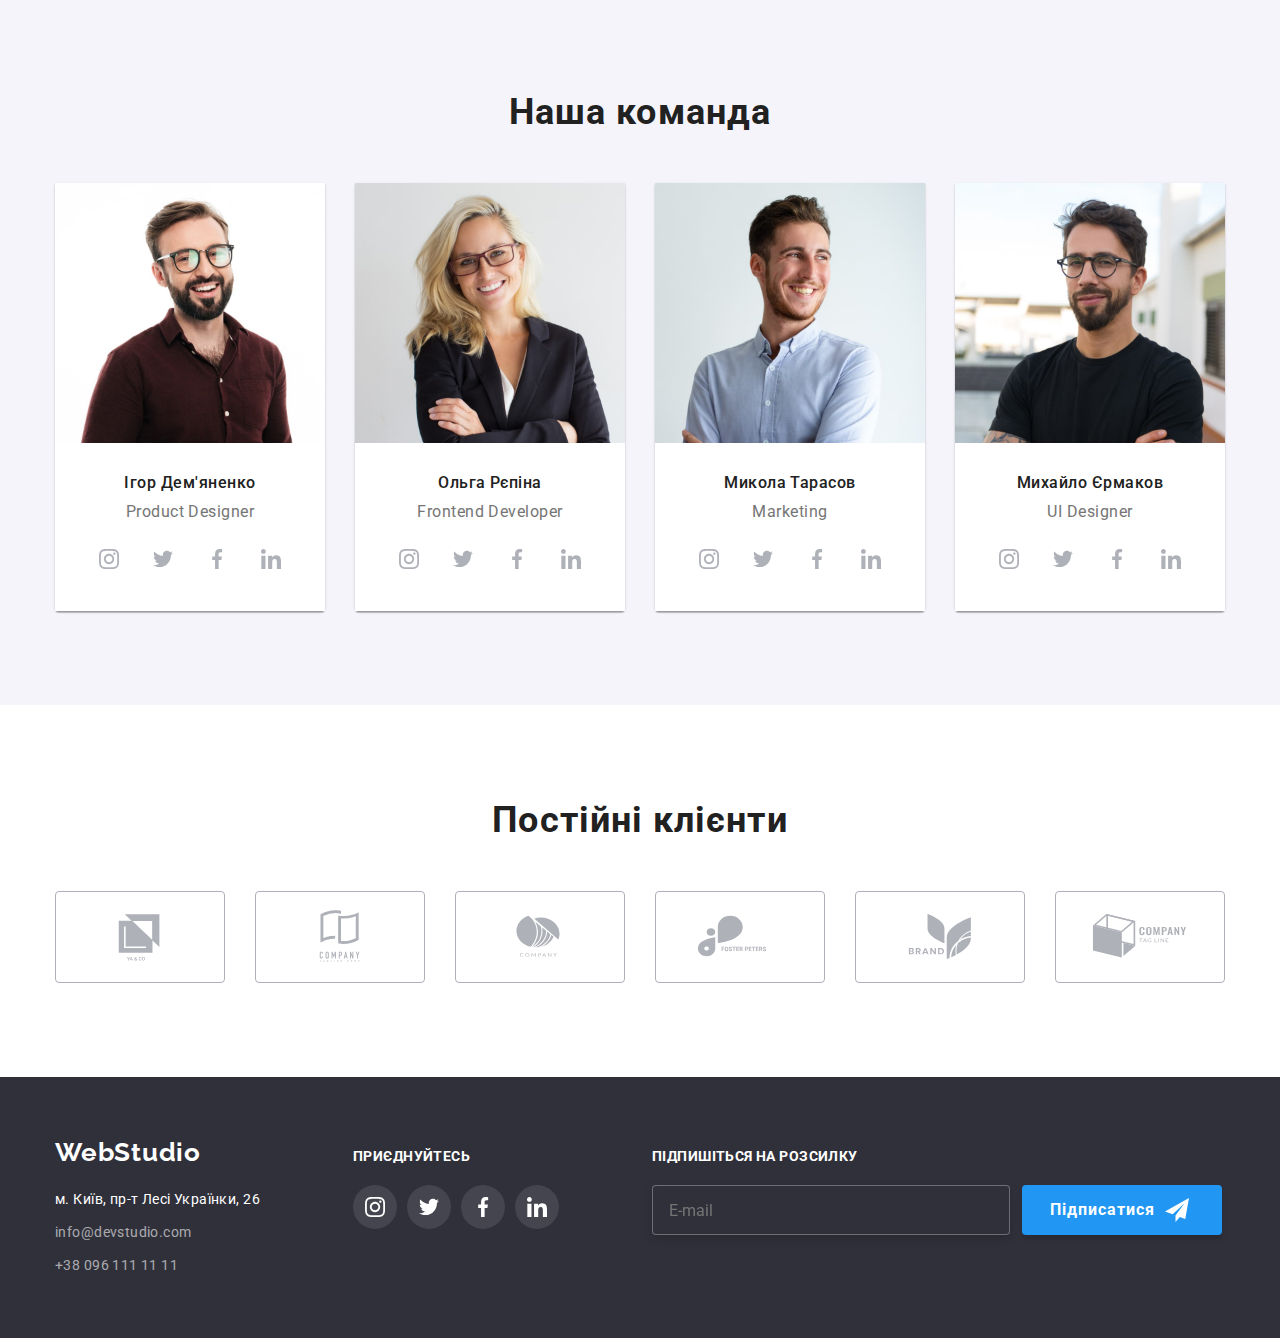
==== commit 5338fcc2: "hw-7-team" ====
--- a/index.html
+++ b/index.html
@@ -69,7 +69,7 @@
       </section>
       <!--===== Особливості ====== -->
       <section class="section features">
-        <div class="container features__container">
+        <div class="container">
           <h2 class="visually-hidden">Особливості</h2>
           <ul class="features__list">
             <li class="features__item">
@@ -125,41 +125,41 @@
 
       <!-- Чим ми займаємося -->
 
-      <section class="section images">
-        <div class="container container-images">
+      <section class="section works">
+        <div class="container">
           <h2 class="main-title">Чим ми займаємося</h2>
-          <ul class="images-list">
-            <li class="img">
+          <ul class="works__list">
+            <li class="works__item">
               <img
                 src="./images/img1.jpg"
                 alt="зображення рук програміста крупним планом, який працює на робочому столі в офісі"
                 width="370"
                 height="294"
               />
-              <div class="images-label">
-                <p class="images-text">Десктопні додатки</p>
-              </div>
-            </li>
-            <li class="img">
+              <div class="works__label">
+                <p class="works__text">Десктопні додатки</p>
+              </div>
+            </li>
+            <li class="works__item">
               <img
                 src="./images/img2.jpg"
                 alt="дизайнер веб-інтерфейсу розробляє програми для смартфонів"
                 width="370"
                 height="294"
               />
-              <div class="images-label">
-                <p class="images-text">Мобільні додатки</p>
-              </div>
-            </li>
-            <li class="img">
+              <div class="works__label">
+                <p class="works__text">Мобільні додатки</p>
+              </div>
+            </li>
+            <li class="works__item">
               <img
                 src="./images/img3.jpg"
                 alt="веб-дизайнер на робочому графічнимому планшеті обирає колір"
                 width="370"
                 height="294"
               />
-              <div class="images-label">
-                <p class="images-text">Дизайнерські рішення</p>
+              <div class="works__label">
+                <p class="works__text">Дизайнерські рішення</p>
               </div>
             </li>
           </ul>
@@ -168,20 +168,20 @@
 
       <!-- Наша команда -->
       <section class="section team">
-        <div class="container container-team">
+        <div class="container">
           <h2 class="main-title">Наша команда</h2>
-          <ul class="cards">
-            <li class="card">
-              <img
-                class="card-img"
+          <ul class="team__list">
+            <li class="team__item">
+              <img
+                class="team__img"
                 src="./images/img4.jpg"
                 alt="Фото Ігора Дем'яненка"
                 width="270"
                 height="260"
               />
-              <div class="container-card-info">
-                <h3 class="card-title">Ігор Дем'яненко</h3>
-                <p class="post card-post" lang="en">Product Designer</p>
+              <div class="team__container-info">
+                <h3 class="team__title">Ігор Дем'яненко</h3>
+                <p class="team__post" lang="en">Product Designer</p>
                 <ul class="social-list">
                   <li class="social-item">
                     <a class="social-link" href="#">
@@ -215,17 +215,17 @@
               </div>
             </li>
 
-            <li class="card">
-              <img
-                class="card-img"
+            <li class="team__item">
+              <img
+                class="team__img"
                 src="./images/img5.jpg"
                 alt="Фото Ольги Рєпіної"
                 width="270"
                 height="260"
               />
-              <div class="container-card-info">
-                <h3 class="card-title">Ольга Рєпіна</h3>
-                <p class="post card-post" lang="en">Frontend Developer</p>
+              <div class="team__container-info">
+                <h3 class="team__title">Ольга Рєпіна</h3>
+                <p class="team__post" lang="en">Frontend Developer</p>
                 <ul class="social-list">
                   <li class="social-item">
                     <a class="social-link" href="#">
@@ -259,17 +259,17 @@
               </div>
             </li>
 
-            <li class="card">
-              <img
-                class="card-img"
+            <li class="team__item">
+              <img
+                class="team__img"
                 src="./images/img6.jpg"
                 alt="Фото Миколи Тарасова"
                 width="270"
                 height="260"
               />
-              <div class="container-card-info">
-                <h3 class="card-title">Микола Тарасов</h3>
-                <p class="post card-post" lang="en">Marketing</p>
+              <div class="team__container-info">
+                <h3 class="team__title">Микола Тарасов</h3>
+                <p class="team__post" lang="en">Marketing</p>
                 <ul class="social-list">
                   <li class="social-item">
                     <a class="social-link" href="#">
@@ -303,17 +303,17 @@
               </div>
             </li>
 
-            <li class="card">
-              <img
-                class="card-img"
+            <li class="team__item">
+              <img
+                class="team__img"
                 src="./images/img7.jpg"
                 alt="Фото Михайла Єрмакова"
                 width="270"
                 height="260"
               />
-              <div class="container-card-info">
-                <h3 class="card-title">Михайло Єрмаков</h3>
-                <p class="post card-post" lang="en">UI Designer</p>
+              <div class="team__container-info">
+                <h3 class="team__title">Михайло Єрмаков</h3>
+                <p class="team__post" lang="en">UI Designer</p>
                 <ul class="social-list">
                   <li class="social-item">
                     <a class="social-link" href="#">
--- a/css/main.min.css
+++ b/css/main.min.css
@@ -1 +1 @@
-:root{--primery-black-color: #212121;--primery-white-color: #ffffff;--secondary-text-color: #757575;--accent-blue-color: #2196f3;--accent-black-color: #000000;--secondary-black-color: #2f303a;--transparency-white-color: #ffffff99;--hover-blue-color: #188ce8;--header-line-color: #ececec;--secondary-white-color: #f5f4fa;--border-line-color: #eeeeee}.visually-hidden{position:absolute;width:1px;height:1px;margin:-1px;border:0;padding:0;white-space:nowrap;clip-path:inset(100%);clip:rect(0 0 0 0);overflow:hidden}h1,h2,h3,h4,p{margin-top:0;margin-bottom:0}ul,ol{margin-top:0;margin-bottom:0;padding-left:0}img{display:block}ul{list-style:none}body{background-color:var(--primery-white-color);color:var(--primery-black-color);font-family:"roboto",sans-serif}.link{text-decoration:none;transition:color 250ms;transition-timing-function:cubic-bezier(0.4, 0, 0.2, 1)}.link:hover,.link:focus{color:var(--accent-blue-color);text-decoration:none}.container{width:1200px;margin-left:auto;margin-right:auto;padding-left:15px;padding-right:15px}.section{padding-top:94px;padding-bottom:94px}.logo{color:var(--accent-black-color);font-family:"raleway",sans-serif;font-weight:700;font-size:26px;line-height:1.19;letter-spacing:.03em;text-decoration:none}.header__logo{padding-top:24px;padding-bottom:25px;margin-right:93px}.logo__blue{color:var(--accent-blue-color)}.footer .logo{color:var(--primery-white-color)}.main-title{margin-bottom:50px;font-size:36px;line-height:1.17;text-align:center;letter-spacing:.03em}.backdrop{position:fixed;width:1600px;height:1024px;left:0px;top:0px;width:100%;height:100%;z-index:100;background:rgba(0,0,0,.2);transition:opacity 250ms,visibility 250ms;transition-timing-function:cubic-bezier(0.4, 0, 0.2, 1)}.is-hidden{opacity:0;visibility:hidden;pointer-events:none}.modal-close-button{position:absolute;width:30px;height:30px;right:8px;top:8px;display:flex;align-items:center;justify-content:center;background:var(--primery-white-color);border:1px solid rgba(0,0,0,.1);border-radius:50%;cursor:pointer}.icon-close-black{fill:var(--accent-black-color);transition:fill 250ms;transition-timing-function:cubic-bezier(0.4, 0, 0.2, 1)}.modal-close-button:focus .icon-close-black{fill:var(--accent-blue-color)}.icon-close-black:hover{fill:var(--accent-blue-color)}.modal-title{margin-bottom:12px;font-weight:700;font-size:20px;line-height:1.15;text-align:center;letter-spacing:.03em;color:var(--primery-black-color)}.modal-form{display:flex;flex-direction:column}.modal-input-container{position:relative;display:flex;flex-direction:column}.modal-form-label{margin-bottom:4px;font-size:12px;line-height:1.17;letter-spacing:.01em;color:var(--secondary-text-color)}.modal-form-input{width:448px;height:40px;margin-bottom:10px;padding-top:11px;padding-bottom:11px;padding-right:12px;padding-left:37px;border:1px solid rgba(33,33,33,.2);border-radius:4px;outline:rgba(0,0,0,0);transition:border-color 250ms;transition-timing-function:cubic-bezier(0.4, 0, 0.2, 1)}.modal-form-input:hover,.modal-form-input:focus{border-color:var(--accent-blue-color)}.input-svg{position:absolute;top:29px;left:12px;fill:var(--primery-black-color);transition:fill 250ms;transition-timing-function:cubic-bezier(0.4, 0, 0.2, 1);pointer-events:none}.modal-form-input:hover+.input-svg,.modal-form-input:focus+.input-svg{fill:var(--accent-blue-color)}.modal-form-textarea{width:448px;height:120px;margin-bottom:20px;padding:12px 16px;resize:none;border:1px solid rgba(33,33,33,.2);border-radius:4px;outline:rgba(0,0,0,0);font-size:12px;line-height:1.17;letter-spacing:.01em;transition:border-color 250ms;transition-timing-function:cubic-bezier(0.4, 0, 0.2, 1)}.modal-form-textarea:hover,.modal-form-textarea:focus{border-color:var(--accent-blue-color)}.modal-form-textarea::placeholder{color:rgba(117,117,117,.5)}.modal-form-checkbox-wrapper{display:flex;align-items:center;justify-content:center;margin-bottom:30px;font-size:14px;line-height:1.71;letter-spacing:.03em;color:var(--secondary-text-color);cursor:pointer}.checkbox-svg{margin-right:10px;fill:var(--primery-white-color);border:2px solid var(--primery-black-color);border-radius:4px;cursor:pointer;transition:background-color 250ms,border-color 250ms,fill 250ms;transition-timing-function:cubic-bezier(0.4, 0, 0.2, 1)}.modal-input-checkbox:checked+.checkbox-svg{border-color:var(--accent-blue-color);background-color:var(--accent-blue-color)}.modal-input-checkbox:focus+.checkbox-svg{border-color:var(--accent-blue-color)}.checkbox-link{margin-left:5px;font-size:14px;line-height:1.71;letter-spacing:.03em;color:var(--accent-blue-color)}.modal{position:absolute;top:50%;left:50%;transform:translate(-50%, -50%);width:528px;height:581px;padding:40px 40px;background:#fff;box-shadow:0px 1px 3px rgba(0,0,0,.12),0px 1px 1px rgba(0,0,0,.14),0px 2px 1px rgba(0,0,0,.2);border-radius:4px}.hero__button{width:216px;height:50px;margin:0 auto;display:block;box-shadow:0px 4px 4px rgba(0,0,0,.15);border-radius:4px;border:0;color:var(--primery-white-color);background-color:var(--accent-blue-color);font-weight:700;font-size:16px;line-height:1.88;text-align:center;letter-spacing:.06em;cursor:pointer;transition:background-color 250ms;transition-timing-function:cubic-bezier(0.4, 0, 0.2, 1)}.hero-button:hover,.hero-button:focus{background-color:var(--hover-blue-color)}.modal-form-button{width:200px;height:50px;margin:0 auto;font-weight:700;font-size:16px;line-height:1.88;letter-spacing:.06em;color:var(--primery-white-color);background-color:var(--accent-blue-color);box-shadow:0px 4px 4px rgba(0,0,0,.15);border-radius:4px;border:0;outline:rgba(0,0,0,0);cursor:pointer;transition:background-color 250ms;transition-timing-function:cubic-bezier(0.4, 0, 0.2, 1)}.modal-form-button:hover,.modal-form-button:focus{background-color:var(--hover-blue-color)}.email-button{display:flex;align-items:center;text-align:center;width:200px;height:50px;padding:10px 28px;box-shadow:0px 4px 4px rgba(0,0,0,.15);border-radius:4px;border:0;color:var(--primery-white-color);background-color:var(--accent-blue-color);font-weight:700;font-size:16px;line-height:1.88;text-align:center;letter-spacing:.06em;cursor:pointer}.email-button:hover,.email-button:focus{background-color:var(--hover-blue-color)}.email-icon{fill:var(--primery-white-color);margin-left:10px;height:100%}.social-link{display:flex;align-items:center;justify-content:center;width:44px;height:44px;border-radius:50%;outline:rgba(0,0,0,0);transition:background-color 250ms;transition-timing-function:cubic-bezier(0.4, 0, 0.2, 1)}.social-link:hover,.social-link:focus{background-color:var(--accent-blue-color)}.social-icon{fill:#afb1b8;transition:fill 250ms;transition-timing-function:cubic-bezier(0.4, 0, 0.2, 1)}.social-link:hover .social-icon,.social-link:focus .social-icon{fill:var(--primery-white-color)}.social-link-footer{display:flex;align-items:center;justify-content:center;width:44px;height:44px;border-radius:50%;outline:none;background:rgba(255,255,255,.1);transition:background-color 250ms;transition-timing-function:cubic-bezier(0.4, 0, 0.2, 1)}.social-link-footer .social-link-footer:hover,.social-link-footer .social-link-footer:focus{background-color:var(--accent-blue-color)}.social-icon-footer{fill:var(--primery-white-color)}.header{border-bottom:1px solid var(--header-line-color)}.header__container{display:flex;align-items:center;justify-content:space-between}.header__nav{display:flex}.menu-nav{display:flex;align-items:center}.menu-nav__item:not(:last-child){margin-right:50px}.menu-nav__link{display:block;padding-top:32px;padding-bottom:32px;color:var(--primery-black-color);font-weight:500;font-size:14px;line-height:1.14;letter-spacing:.02em}.current{position:relative;color:var(--accent-blue-color)}.current::after{content:"";position:absolute;bottom:0;display:block;width:100%;height:4px;background-color:var(--accent-blue-color);border-radius:2px}.contacts{display:flex;align-items:center}.contacts__link{display:flex;align-items:center;padding-top:32px;padding-bottom:32px;color:var(--secondary-text-color);font-weight:500;font-size:14px;line-height:1.14;letter-spacing:.02em}.contacts__icon{fill:currentColor;margin-right:10px}.contacts__item:not(:first-child){margin-left:50px}.hero{max-width:1600px;height:600px;margin-left:auto;margin-right:auto;padding-top:200px;padding-bottom:200px;background-image:linear-gradient(rgba(47, 48, 58, 0.4), rgba(47, 48, 58, 0.4)),url(../images/hero.jpg);background-color:#c4c4c4;background-repeat:no-repeat;background-position:center}.hero__title{width:696px;margin-left:auto;margin-right:auto;margin-bottom:30px;color:var(--primery-white-color);font-weight:900;font-size:44px;line-height:1.36;text-align:center;letter-spacing:.06em;text-transform:uppercase}.features{padding-bottom:94px}.features__list{display:flex}.features__item{width:270px}.features__item:not(:last-child){margin-right:30px}.features__icon-container{display:flex;align-items:center;justify-content:center;height:120px;margin-bottom:30px;background-color:var(--secondary-white-color);border-radius:4px}.features__title{margin-bottom:10px;font-size:14px;line-height:1.14;text-transform:uppercase;letter-spacing:.03em}.features__post{font-size:14px;line-height:1.71;letter-spacing:.03em;color:var(--secondary-text-color)}.images{padding-top:0}.images-list{display:flex}.img{position:relative}.img:not(:last-child){margin-right:30px}.images-label{position:absolute;bottom:0;width:370px;height:70px;z-index:1;display:flex;align-items:center;justify-content:center;background:rgba(47,48,58,.8)}.images-text{font-weight:700;font-size:14px;line-height:1.14;text-align:center;letter-spacing:.03em;text-transform:uppercase;color:#fff}.team{background-color:var(--secondary-white-color)}.cards{display:flex;flex-wrap:wrap;gap:30px}.card{width:270px;box-shadow:0px 1px 3px rgba(0,0,0,.12),0px 1px 1px rgba(0,0,0,.14),0px 2px 1px rgba(0,0,0,.2);border-radius:0px 0px 4px 4px}.container-card-info{padding:30px;background-color:var(--primery-white-color)}.card-title{margin-bottom:10px;font-weight:500;font-size:16px;line-height:1.19;text-align:center;letter-spacing:.03em}.card-post{line-height:1.19;text-align:center;letter-spacing:.03em;margin-bottom:16px}.social-list{display:flex;align-items:center;justify-content:center;gap:10px}.clients-list{display:flex;gap:30px}.clients-link{display:flex;align-items:center;justify-content:center;width:170px;height:92px;border:1px solid #afb1b8;border-radius:4px;outline:rgba(0,0,0,0);transition:border-color 250ms;transition-timing-function:cubic-bezier(0.4, 0, 0.2, 1)}.clients-link:hover,.clients-link:focus{border-color:var(--accent-blue-color)}.clients-icon{fill:#afb1b8;transition:fill 250ms;transition-timing-function:cubic-bezier(0.4, 0, 0.2, 1)}.clients-link:hover .clients-icon,.clients-link:focus .clients-icon{fill:var(--accent-blue-color)}.container-filters{display:flex;flex-direction:column;align-items:center}.filters-list{margin-bottom:50px;display:flex;gap:8px}.filter-button{padding:6px 22px;border-radius:4px;border:0;background-color:var(--secondary-white-color);font-weight:500;font-size:16px;line-height:1.62;text-align:center;letter-spacing:.03em;cursor:pointer;transition:box-shadow 250ms,color 250ms,background-color 250ms;transition-timing-function:cubic-bezier(0.4, 0, 0.2, 1)}.filter-button:hover,.filter-button:focus{background-color:var(--accent-blue-color);color:var(--primery-white-color);box-shadow:0px 3px 1px rgba(0,0,0,.1),0px 1px 2px rgba(0,0,0,.08),0px 2px 2px rgba(0,0,0,.12)}.filter-button-blue{color:var(--primery-white-color);background-color:var(--accent-blue-color);box-shadow:0px 3px 1px rgba(0,0,0,.1),0px 1px 2px rgba(0,0,0,.08),0px 2px 2px rgba(0,0,0,.12)}.project-list{display:flex;flex-wrap:wrap;gap:30px}.project{width:370px;background-color:var(--primery-white-color)}.container-project{position:relative;overflow:hidden;display:flex;flex-direction:column;padding:20px 24px;background:var(--primery-white-color);border-bottom:1px solid var(--border-line-color);border-left:1px solid var(--border-line-color);border-right:1px solid var(--border-line-color)}.project-link{position:relative;overflow:hidden;display:flex;flex-direction:column;text-decoration:none;outline:rgba(0,0,0,0);transition:box-shadow 250ms;transition-timing-function:cubic-bezier(0.4, 0, 0.2, 1)}.project-link:hover,.project-link:focus{box-shadow:0px 1px 1px rgba(0,0,0,.12),0px 4px 4px rgba(0,0,0,.06),1px 4px 6px rgba(0,0,0,.16)}.project-title{font-size:18px;line-height:2;letter-spacing:.06em;color:var(--primery-black-color)}.project-post{line-height:1.88;letter-spacing:.03em}.project-label{position:absolute;top:0;left:0;width:100%;height:100%;padding:63px 24px;transform:translateY(100%);transition:transform 250ms;transition-timing-function:cubic-bezier(0.4, 0, 0.2, 1);background:rgba(33,150,243,.9)}.project-link:hover .project-label,.project-link:focus .project-label{transform:translateY(0)}.project-text{font-style:normal;font-weight:400;font-size:18px;line-height:1.56;letter-spacing:.03em;color:#fff}.footer{padding-top:60px;padding-bottom:60px;background-color:var(--secondary-black-color)}.address{margin-top:20px}.address-item:nth-child(2n){margin-top:9px;margin-bottom:9px}.link-map{color:var(--primery-white-color);font-size:14px;line-height:1.71;font-style:normal;letter-spacing:.03em}.link-map:hover,.link-map:focus{color:var(--accent-blue-color);transition:color 250ms;transition-timing-function:cubic-bezier(0.4, 0, 0.2, 1)}.address-link{color:var(--transparency-white-color);font-size:14px;line-height:1.71;font-style:normal;letter-spacing:.03em;transition:color 250ms;transition-timing-function:cubic-bezier(0.4, 0, 0.2, 1)}.address-link:hover,.address-link:focus{color:var(--accent-blue-color)}.container-footer{display:flex;align-items:baseline;gap:93px}.footer-title{margin-bottom:20px;font-size:14px;line-height:1.14;letter-spacing:.03em;text-transform:uppercase;color:var(--primery-white-color)}.footer-email-input{width:570px;height:86px}.email-title{margin-bottom:20px;font-size:14px;line-height:1.14;letter-spacing:.03em;text-transform:uppercase;color:var(--primery-white-color)}.footer-input-form{display:flex}.email-input{width:358px;height:50px;margin-right:12px;padding:15px 16px;color:rgba(255,255,255,.6);background-color:#2f303a;border:1px solid rgba(255,255,255,.3);filter:drop-shadow(0px 4px 4px rgba(0, 0, 0, 0.15));border-radius:4px;outline:rgba(0,0,0,0);transition:border-color 250ms;transition-timing-function:cubic-bezier(0.4, 0, 0.2, 1)}.email-input:hover,.email-input:focus{border-color:var(--accent-blue-color)}/*# sourceMappingURL=main.min.css.map */+:root{--primery-black-color: #212121;--primery-white-color: #ffffff;--secondary-text-color: #757575;--accent-blue-color: #2196f3;--accent-black-color: #000000;--secondary-black-color: #2f303a;--transparency-white-color: #ffffff99;--hover-blue-color: #188ce8;--header-line-color: #ececec;--secondary-white-color: #f5f4fa;--border-line-color: #eeeeee}.visually-hidden{position:absolute;width:1px;height:1px;margin:-1px;border:0;padding:0;white-space:nowrap;clip-path:inset(100%);clip:rect(0 0 0 0);overflow:hidden}h1,h2,h3,h4,p{margin-top:0;margin-bottom:0}ul,ol{margin-top:0;margin-bottom:0;padding-left:0}img{display:block}ul{list-style:none}body{background-color:var(--primery-white-color);color:var(--primery-black-color);font-family:"roboto",sans-serif}.link{text-decoration:none;transition:color 250ms;transition-timing-function:cubic-bezier(0.4, 0, 0.2, 1)}.link:hover,.link:focus{color:var(--accent-blue-color);text-decoration:none}.container{width:1200px;margin-left:auto;margin-right:auto;padding-left:15px;padding-right:15px}.section{padding-top:94px;padding-bottom:94px}.logo{color:var(--accent-black-color);font-family:"raleway",sans-serif;font-weight:700;font-size:26px;line-height:1.19;letter-spacing:.03em;text-decoration:none}.header__logo{padding-top:24px;padding-bottom:25px;margin-right:93px}.logo__blue{color:var(--accent-blue-color)}.footer .logo{color:var(--primery-white-color)}.main-title{margin-bottom:50px;font-size:36px;line-height:1.17;text-align:center;letter-spacing:.03em}.backdrop{position:fixed;width:1600px;height:1024px;left:0px;top:0px;width:100%;height:100%;z-index:100;background:rgba(0,0,0,.2);transition:opacity 250ms,visibility 250ms;transition-timing-function:cubic-bezier(0.4, 0, 0.2, 1)}.is-hidden{opacity:0;visibility:hidden;pointer-events:none}.modal-close-button{position:absolute;width:30px;height:30px;right:8px;top:8px;display:flex;align-items:center;justify-content:center;background:var(--primery-white-color);border:1px solid rgba(0,0,0,.1);border-radius:50%;cursor:pointer}.icon-close-black{fill:var(--accent-black-color);transition:fill 250ms;transition-timing-function:cubic-bezier(0.4, 0, 0.2, 1)}.modal-close-button:focus .icon-close-black{fill:var(--accent-blue-color)}.icon-close-black:hover{fill:var(--accent-blue-color)}.modal-title{margin-bottom:12px;font-weight:700;font-size:20px;line-height:1.15;text-align:center;letter-spacing:.03em;color:var(--primery-black-color)}.modal-form{display:flex;flex-direction:column}.modal-input-container{position:relative;display:flex;flex-direction:column}.modal-form-label{margin-bottom:4px;font-size:12px;line-height:1.17;letter-spacing:.01em;color:var(--secondary-text-color)}.modal-form-input{width:448px;height:40px;margin-bottom:10px;padding-top:11px;padding-bottom:11px;padding-right:12px;padding-left:37px;border:1px solid rgba(33,33,33,.2);border-radius:4px;outline:rgba(0,0,0,0);transition:border-color 250ms;transition-timing-function:cubic-bezier(0.4, 0, 0.2, 1)}.modal-form-input:hover,.modal-form-input:focus{border-color:var(--accent-blue-color)}.input-svg{position:absolute;top:29px;left:12px;fill:var(--primery-black-color);transition:fill 250ms;transition-timing-function:cubic-bezier(0.4, 0, 0.2, 1);pointer-events:none}.modal-form-input:hover+.input-svg,.modal-form-input:focus+.input-svg{fill:var(--accent-blue-color)}.modal-form-textarea{width:448px;height:120px;margin-bottom:20px;padding:12px 16px;resize:none;border:1px solid rgba(33,33,33,.2);border-radius:4px;outline:rgba(0,0,0,0);font-size:12px;line-height:1.17;letter-spacing:.01em;transition:border-color 250ms;transition-timing-function:cubic-bezier(0.4, 0, 0.2, 1)}.modal-form-textarea:hover,.modal-form-textarea:focus{border-color:var(--accent-blue-color)}.modal-form-textarea::placeholder{color:rgba(117,117,117,.5)}.modal-form-checkbox-wrapper{display:flex;align-items:center;justify-content:center;margin-bottom:30px;font-size:14px;line-height:1.71;letter-spacing:.03em;color:var(--secondary-text-color);cursor:pointer}.checkbox-svg{margin-right:10px;fill:var(--primery-white-color);border:2px solid var(--primery-black-color);border-radius:4px;cursor:pointer;transition:background-color 250ms,border-color 250ms,fill 250ms;transition-timing-function:cubic-bezier(0.4, 0, 0.2, 1)}.modal-input-checkbox:checked+.checkbox-svg{border-color:var(--accent-blue-color);background-color:var(--accent-blue-color)}.modal-input-checkbox:focus+.checkbox-svg{border-color:var(--accent-blue-color)}.checkbox-link{margin-left:5px;font-size:14px;line-height:1.71;letter-spacing:.03em;color:var(--accent-blue-color)}.modal{position:absolute;top:50%;left:50%;transform:translate(-50%, -50%);width:528px;height:581px;padding:40px 40px;background:#fff;box-shadow:0px 1px 3px rgba(0,0,0,.12),0px 1px 1px rgba(0,0,0,.14),0px 2px 1px rgba(0,0,0,.2);border-radius:4px}.hero__button{width:216px;height:50px;margin:0 auto;display:block;box-shadow:0px 4px 4px rgba(0,0,0,.15);border-radius:4px;border:0;color:var(--primery-white-color);background-color:var(--accent-blue-color);font-weight:700;font-size:16px;line-height:1.88;text-align:center;letter-spacing:.06em;cursor:pointer;transition:background-color 250ms;transition-timing-function:cubic-bezier(0.4, 0, 0.2, 1)}.hero-button:hover,.hero-button:focus{background-color:var(--hover-blue-color)}.modal-form-button{width:200px;height:50px;margin:0 auto;font-weight:700;font-size:16px;line-height:1.88;letter-spacing:.06em;color:var(--primery-white-color);background-color:var(--accent-blue-color);box-shadow:0px 4px 4px rgba(0,0,0,.15);border-radius:4px;border:0;outline:rgba(0,0,0,0);cursor:pointer;transition:background-color 250ms;transition-timing-function:cubic-bezier(0.4, 0, 0.2, 1)}.modal-form-button:hover,.modal-form-button:focus{background-color:var(--hover-blue-color)}.email-button{display:flex;align-items:center;text-align:center;width:200px;height:50px;padding:10px 28px;box-shadow:0px 4px 4px rgba(0,0,0,.15);border-radius:4px;border:0;color:var(--primery-white-color);background-color:var(--accent-blue-color);font-weight:700;font-size:16px;line-height:1.88;text-align:center;letter-spacing:.06em;cursor:pointer}.email-button:hover,.email-button:focus{background-color:var(--hover-blue-color)}.email-icon{fill:var(--primery-white-color);margin-left:10px;height:100%}.social-list{display:flex;align-items:center;justify-content:center;gap:10px}.social-link{display:flex;align-items:center;justify-content:center;width:44px;height:44px;border-radius:50%;outline:rgba(0,0,0,0);transition:background-color 250ms;transition-timing-function:cubic-bezier(0.4, 0, 0.2, 1)}.social-link:hover,.social-link:focus{background-color:var(--accent-blue-color)}.social-icon{fill:#afb1b8;transition:fill 250ms;transition-timing-function:cubic-bezier(0.4, 0, 0.2, 1)}.social-link:hover .social-icon,.social-link:focus .social-icon{fill:var(--primery-white-color)}.social-link-footer{display:flex;align-items:center;justify-content:center;width:44px;height:44px;border-radius:50%;outline:none;background:rgba(255,255,255,.1);transition:background-color 250ms;transition-timing-function:cubic-bezier(0.4, 0, 0.2, 1)}.social-link-footer .social-link-footer:hover,.social-link-footer .social-link-footer:focus{background-color:var(--accent-blue-color)}.social-icon-footer{fill:var(--primery-white-color)}.header{border-bottom:1px solid var(--header-line-color)}.header__container{display:flex;align-items:center;justify-content:space-between}.header__nav{display:flex}.menu-nav{display:flex;align-items:center}.menu-nav__item:not(:last-child){margin-right:50px}.menu-nav__link{display:block;padding-top:32px;padding-bottom:32px;color:var(--primery-black-color);font-weight:500;font-size:14px;line-height:1.14;letter-spacing:.02em}.current{position:relative;color:var(--accent-blue-color)}.current::after{content:"";position:absolute;bottom:0;display:block;width:100%;height:4px;background-color:var(--accent-blue-color);border-radius:2px}.contacts{display:flex;align-items:center}.contacts__link{display:flex;align-items:center;padding-top:32px;padding-bottom:32px;color:var(--secondary-text-color);font-weight:500;font-size:14px;line-height:1.14;letter-spacing:.02em}.contacts__icon{fill:currentColor;margin-right:10px}.contacts__item:not(:first-child){margin-left:50px}.hero{max-width:1600px;height:600px;margin-left:auto;margin-right:auto;padding-top:200px;padding-bottom:200px;background-image:linear-gradient(rgba(47, 48, 58, 0.4), rgba(47, 48, 58, 0.4)),url(../images/hero.jpg);background-color:#c4c4c4;background-repeat:no-repeat;background-position:center}.hero__title{width:696px;margin-left:auto;margin-right:auto;margin-bottom:30px;color:var(--primery-white-color);font-weight:900;font-size:44px;line-height:1.36;text-align:center;letter-spacing:.06em;text-transform:uppercase}.features{padding-bottom:94px}.features__list{display:flex}.features__item{width:270px}.features__item:not(:last-child){margin-right:30px}.features__icon-container{display:flex;align-items:center;justify-content:center;height:120px;margin-bottom:30px;background-color:var(--secondary-white-color);border-radius:4px}.features__title{margin-bottom:10px;font-size:14px;line-height:1.14;text-transform:uppercase;letter-spacing:.03em}.features__post{font-size:14px;line-height:1.71;letter-spacing:.03em;color:var(--secondary-text-color)}.works{padding-top:0}.works__list{display:flex}.works__item{position:relative}.works__item:not(:last-child){margin-right:30px}.works__label{position:absolute;bottom:0;width:370px;height:70px;z-index:1;display:flex;align-items:center;justify-content:center;background:rgba(47,48,58,.8)}.works__text{font-weight:700;font-size:14px;line-height:1.14;text-align:center;letter-spacing:.03em;text-transform:uppercase;color:#fff}.team{background-color:var(--secondary-white-color)}.team__list{display:flex;flex-wrap:wrap;gap:30px}.team__item{width:270px;box-shadow:0px 1px 3px rgba(0,0,0,.12),0px 1px 1px rgba(0,0,0,.14),0px 2px 1px rgba(0,0,0,.2);border-radius:0px 0px 4px 4px}.team__container-info{padding:30px;background-color:var(--primery-white-color)}.team__title{margin-bottom:10px;font-weight:500;font-size:16px;line-height:1.19;text-align:center;letter-spacing:.03em}.team__post{line-height:1.19;text-align:center;letter-spacing:.03em;margin-bottom:16px;color:var(--secondary-text-color)}.clients-list{display:flex;gap:30px}.clients-link{display:flex;align-items:center;justify-content:center;width:170px;height:92px;border:1px solid #afb1b8;border-radius:4px;outline:rgba(0,0,0,0);transition:border-color 250ms;transition-timing-function:cubic-bezier(0.4, 0, 0.2, 1)}.clients-link:hover,.clients-link:focus{border-color:var(--accent-blue-color)}.clients-icon{fill:#afb1b8;transition:fill 250ms;transition-timing-function:cubic-bezier(0.4, 0, 0.2, 1)}.clients-link:hover .clients-icon,.clients-link:focus .clients-icon{fill:var(--accent-blue-color)}.container-filters{display:flex;flex-direction:column;align-items:center}.filters-list{margin-bottom:50px;display:flex;gap:8px}.filter-button{padding:6px 22px;border-radius:4px;border:0;background-color:var(--secondary-white-color);font-weight:500;font-size:16px;line-height:1.62;text-align:center;letter-spacing:.03em;cursor:pointer;transition:box-shadow 250ms,color 250ms,background-color 250ms;transition-timing-function:cubic-bezier(0.4, 0, 0.2, 1)}.filter-button:hover,.filter-button:focus{background-color:var(--accent-blue-color);color:var(--primery-white-color);box-shadow:0px 3px 1px rgba(0,0,0,.1),0px 1px 2px rgba(0,0,0,.08),0px 2px 2px rgba(0,0,0,.12)}.filter-button-blue{color:var(--primery-white-color);background-color:var(--accent-blue-color);box-shadow:0px 3px 1px rgba(0,0,0,.1),0px 1px 2px rgba(0,0,0,.08),0px 2px 2px rgba(0,0,0,.12)}.project-list{display:flex;flex-wrap:wrap;gap:30px}.project{width:370px;background-color:var(--primery-white-color)}.container-project{position:relative;overflow:hidden;display:flex;flex-direction:column;padding:20px 24px;background:var(--primery-white-color);border-bottom:1px solid var(--border-line-color);border-left:1px solid var(--border-line-color);border-right:1px solid var(--border-line-color)}.project-link{position:relative;overflow:hidden;display:flex;flex-direction:column;text-decoration:none;outline:rgba(0,0,0,0);transition:box-shadow 250ms;transition-timing-function:cubic-bezier(0.4, 0, 0.2, 1)}.project-link:hover,.project-link:focus{box-shadow:0px 1px 1px rgba(0,0,0,.12),0px 4px 4px rgba(0,0,0,.06),1px 4px 6px rgba(0,0,0,.16)}.project-title{font-size:18px;line-height:2;letter-spacing:.06em;color:var(--primery-black-color)}.project-post{line-height:1.88;letter-spacing:.03em;color:var(--secondary-text-color)}.project-label{position:absolute;top:0;left:0;width:100%;height:100%;padding:63px 24px;transform:translateY(100%);transition:transform 250ms;transition-timing-function:cubic-bezier(0.4, 0, 0.2, 1);background:rgba(33,150,243,.9)}.project-link:hover .project-label,.project-link:focus .project-label{transform:translateY(0)}.project-text{font-style:normal;font-weight:400;font-size:18px;line-height:1.56;letter-spacing:.03em;color:#fff}.footer{padding-top:60px;padding-bottom:60px;background-color:var(--secondary-black-color)}.address{margin-top:20px}.address-item:nth-child(2n){margin-top:9px;margin-bottom:9px}.link-map{color:var(--primery-white-color);font-size:14px;line-height:1.71;font-style:normal;letter-spacing:.03em}.link-map:hover,.link-map:focus{color:var(--accent-blue-color);transition:color 250ms;transition-timing-function:cubic-bezier(0.4, 0, 0.2, 1)}.address-link{color:var(--transparency-white-color);font-size:14px;line-height:1.71;font-style:normal;letter-spacing:.03em;transition:color 250ms;transition-timing-function:cubic-bezier(0.4, 0, 0.2, 1)}.address-link:hover,.address-link:focus{color:var(--accent-blue-color)}.container-footer{display:flex;align-items:baseline;gap:93px}.footer-title{margin-bottom:20px;font-size:14px;line-height:1.14;letter-spacing:.03em;text-transform:uppercase;color:var(--primery-white-color)}.footer-email-input{width:570px;height:86px}.email-title{margin-bottom:20px;font-size:14px;line-height:1.14;letter-spacing:.03em;text-transform:uppercase;color:var(--primery-white-color)}.footer-input-form{display:flex}.email-input{width:358px;height:50px;margin-right:12px;padding:15px 16px;color:rgba(255,255,255,.6);background-color:#2f303a;border:1px solid rgba(255,255,255,.3);filter:drop-shadow(0px 4px 4px rgba(0, 0, 0, 0.15));border-radius:4px;outline:rgba(0,0,0,0);transition:border-color 250ms;transition-timing-function:cubic-bezier(0.4, 0, 0.2, 1)}.email-input:hover,.email-input:focus{border-color:var(--accent-blue-color)}/*# sourceMappingURL=main.min.css.map */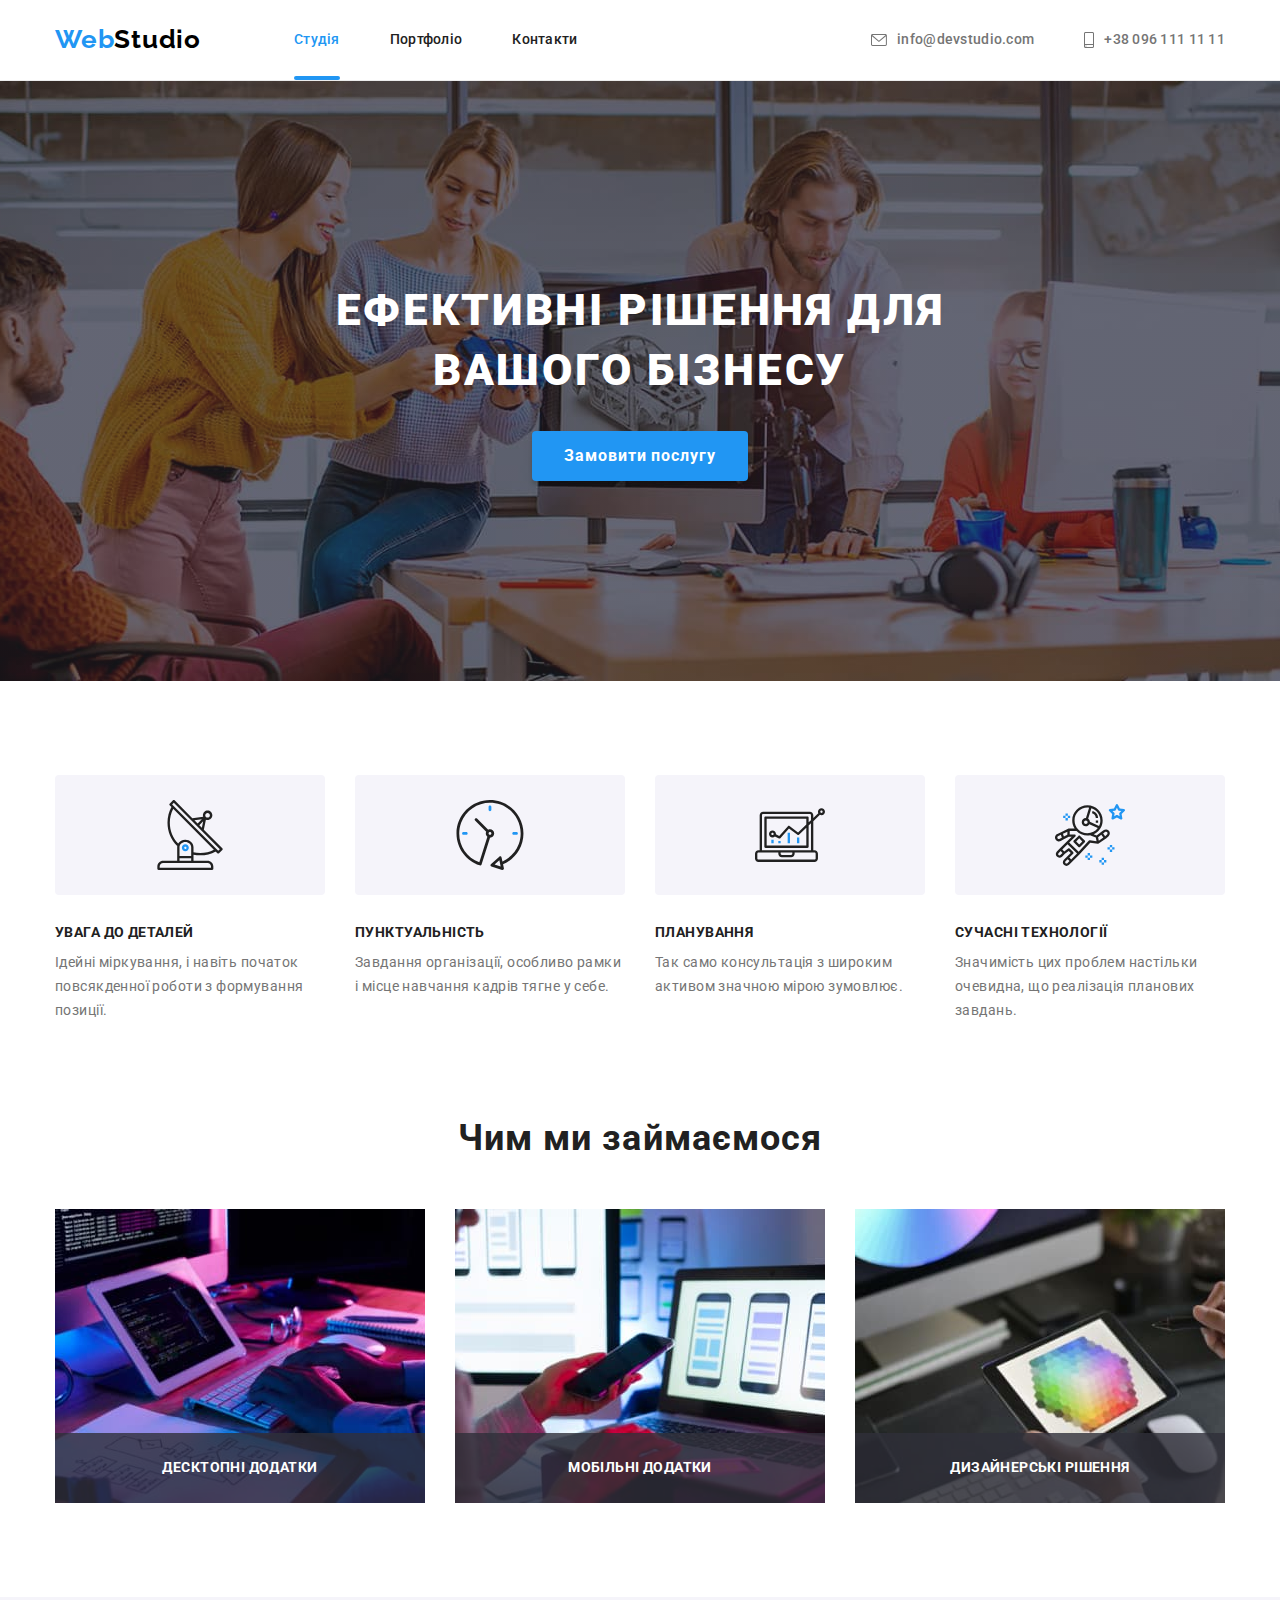
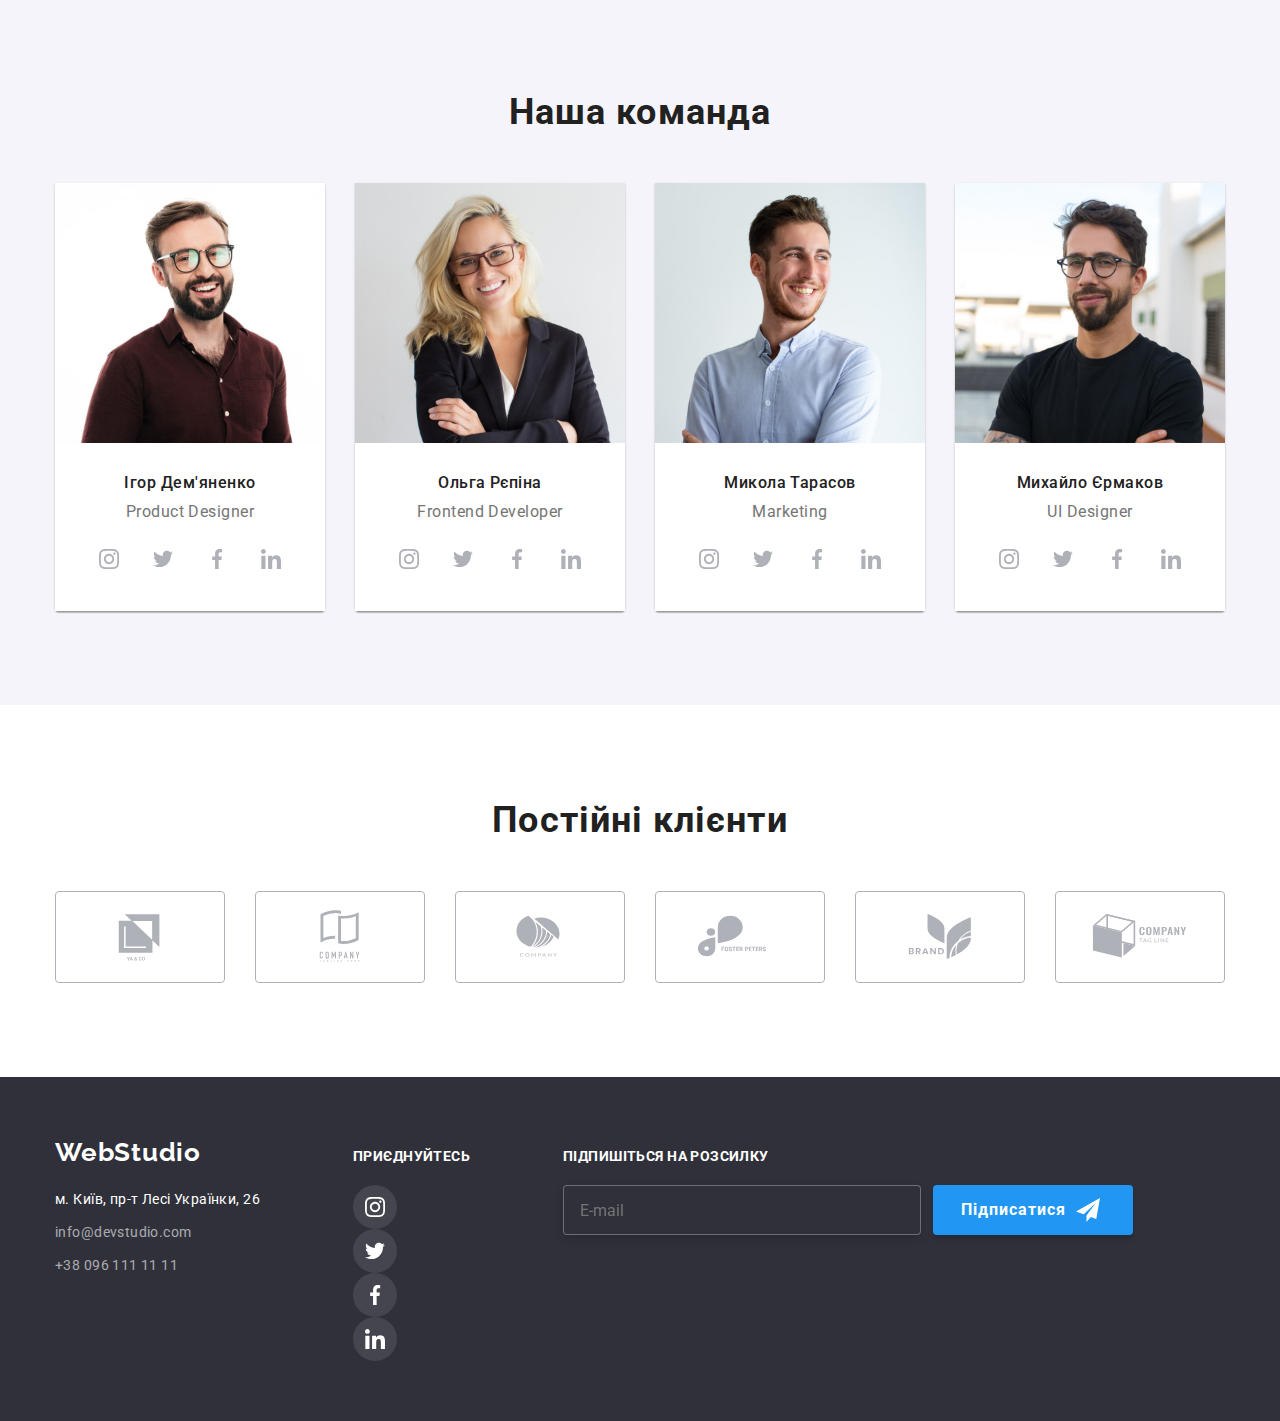
==== commit e7b9d30c: "hw-7-social-links-part-1" ====
--- a/index.html
+++ b/index.html
@@ -182,31 +182,31 @@
               <div class="team__container-info">
                 <h3 class="team__title">Ігор Дем'яненко</h3>
                 <p class="team__post" lang="en">Product Designer</p>
-                <ul class="social-list">
-                  <li class="social-item">
-                    <a class="social-link" href="#">
-                      <svg class="social-icon" width="20" height="20">
+                <ul class="social__list">
+                  <li class="social__item">
+                    <a class="social__link" href="#">
+                      <svg class="social__icon" width="20" height="20">
                         <use href="./images/icons.svg#instagram"></use>
                       </svg>
                     </a>
                   </li>
-                  <li class="social-item">
-                    <a class="social-link" href="#">
-                      <svg class="social-icon" width="20" height="20">
+                  <li class="social__item">
+                    <a class="social__link" href="#">
+                      <svg class="social__icon" width="20" height="20">
                         <use href="./images/icons.svg#twitter"></use>
                       </svg>
                     </a>
                   </li>
-                  <li class="social-item">
-                    <a class="social-link" href="#">
-                      <svg class="social-icon" width="20" height="20">
+                  <li class="social__item">
+                    <a class="social__link" href="#">
+                      <svg class="social__icon" width="20" height="20">
                         <use href="./images/icons.svg#facebook"></use>
                       </svg>
                     </a>
                   </li>
-                  <li class="social-item">
-                    <a class="social-link" href="#">
-                      <svg class="social-icon" width="20" height="20">
+                  <li class="social__item">
+                    <a class="social__link" href="#">
+                      <svg class="social__icon" width="20" height="20">
                         <use href="./images/icons.svg#linkedin"></use>
                       </svg>
                     </a>
@@ -226,31 +226,31 @@
               <div class="team__container-info">
                 <h3 class="team__title">Ольга Рєпіна</h3>
                 <p class="team__post" lang="en">Frontend Developer</p>
-                <ul class="social-list">
-                  <li class="social-item">
-                    <a class="social-link" href="#">
-                      <svg class="social-icon" width="20" height="20">
+                <ul class="social__list">
+                  <li class="social__item">
+                    <a class="social__link" href="#">
+                      <svg class="social__icon" width="20" height="20">
                         <use href="./images/icons.svg#instagram"></use>
                       </svg>
                     </a>
                   </li>
-                  <li class="social-item">
-                    <a class="social-link" href="#">
-                      <svg class="social-icon" width="20" height="20">
+                  <li class="social__item">
+                    <a class="social__link" href="#">
+                      <svg class="social__icon" width="20" height="20">
                         <use href="./images/icons.svg#twitter"></use>
                       </svg>
                     </a>
                   </li>
-                  <li class="social-item">
-                    <a class="social-link" href="#">
-                      <svg class="social-icon" width="20" height="20">
+                  <li class="social__item">
+                    <a class="social__link" href="#">
+                      <svg class="social__icon" width="20" height="20">
                         <use href="./images/icons.svg#facebook"></use>
                       </svg>
                     </a>
                   </li>
-                  <li class="social-item">
-                    <a class="social-link" href="#">
-                      <svg class="social-icon" width="20" height="20">
+                  <li class="social__item">
+                    <a class="social__link" href="#">
+                      <svg class="social__icon" width="20" height="20">
                         <use href="./images/icons.svg#linkedin"></use>
                       </svg>
                     </a>
@@ -270,31 +270,31 @@
               <div class="team__container-info">
                 <h3 class="team__title">Микола Тарасов</h3>
                 <p class="team__post" lang="en">Marketing</p>
-                <ul class="social-list">
-                  <li class="social-item">
-                    <a class="social-link" href="#">
-                      <svg class="social-icon" width="20" height="20">
+                <ul class="social__list">
+                  <li class="social__item">
+                    <a class="social__link" href="#">
+                      <svg class="social__icon" width="20" height="20">
                         <use href="./images/icons.svg#instagram"></use>
                       </svg>
                     </a>
                   </li>
-                  <li class="social-item">
-                    <a class="social-link" href="#">
-                      <svg class="social-icon" width="20" height="20">
+                  <li class="social__item">
+                    <a class="social__link" href="#">
+                      <svg class="social__icon" width="20" height="20">
                         <use href="./images/icons.svg#twitter"></use>
                       </svg>
                     </a>
                   </li>
-                  <li class="social-item">
-                    <a class="social-link" href="#">
-                      <svg class="social-icon" width="20" height="20">
+                  <li class="social__item">
+                    <a class="social__link" href="#">
+                      <svg class="social__icon" width="20" height="20">
                         <use href="./images/icons.svg#facebook"></use>
                       </svg>
                     </a>
                   </li>
-                  <li class="social-item">
-                    <a class="social-link" href="#">
-                      <svg class="social-icon" width="20" height="20">
+                  <li class="social__item">
+                    <a class="social__link" href="#">
+                      <svg class="social__icon" width="20" height="20">
                         <use href="./images/icons.svg#linkedin"></use>
                       </svg>
                     </a>
@@ -314,31 +314,31 @@
               <div class="team__container-info">
                 <h3 class="team__title">Михайло Єрмаков</h3>
                 <p class="team__post" lang="en">UI Designer</p>
-                <ul class="social-list">
-                  <li class="social-item">
-                    <a class="social-link" href="#">
-                      <svg class="social-icon" width="20" height="20">
+                <ul class="social__list">
+                  <li class="social__item">
+                    <a class="social__link" href="#">
+                      <svg class="social__icon" width="20" height="20">
                         <use href="./images/icons.svg#instagram"></use>
                       </svg>
                     </a>
                   </li>
-                  <li class="social-item">
-                    <a class="social-link" href="#">
-                      <svg class="social-icon" width="20" height="20">
+                  <li class="social__item">
+                    <a class="social__link" href="#">
+                      <svg class="social__icon" width="20" height="20">
                         <use href="./images/icons.svg#twitter"></use>
                       </svg>
                     </a>
                   </li>
-                  <li class="social-item">
-                    <a class="social-link" href="#">
-                      <svg class="social-icon" width="20" height="20">
+                  <li class="social__item">
+                    <a class="social__link" href="#">
+                      <svg class="social__icon" width="20" height="20">
                         <use href="./images/icons.svg#facebook"></use>
                       </svg>
                     </a>
                   </li>
-                  <li class="social-item">
-                    <a class="social-link" href="#">
-                      <svg class="social-icon" width="20" height="20">
+                  <li class="social__item">
+                    <a class="social__link" href="#">
+                      <svg class="social__icon" width="20" height="20">
                         <use href="./images/icons.svg#linkedin"></use>
                       </svg>
                     </a>
--- a/css/main.min.css
+++ b/css/main.min.css
@@ -1 +1 @@
-:root{--primery-black-color: #212121;--primery-white-color: #ffffff;--secondary-text-color: #757575;--accent-blue-color: #2196f3;--accent-black-color: #000000;--secondary-black-color: #2f303a;--transparency-white-color: #ffffff99;--hover-blue-color: #188ce8;--header-line-color: #ececec;--secondary-white-color: #f5f4fa;--border-line-color: #eeeeee}.visually-hidden{position:absolute;width:1px;height:1px;margin:-1px;border:0;padding:0;white-space:nowrap;clip-path:inset(100%);clip:rect(0 0 0 0);overflow:hidden}h1,h2,h3,h4,p{margin-top:0;margin-bottom:0}ul,ol{margin-top:0;margin-bottom:0;padding-left:0}img{display:block}ul{list-style:none}body{background-color:var(--primery-white-color);color:var(--primery-black-color);font-family:"roboto",sans-serif}.link{text-decoration:none;transition:color 250ms;transition-timing-function:cubic-bezier(0.4, 0, 0.2, 1)}.link:hover,.link:focus{color:var(--accent-blue-color);text-decoration:none}.container{width:1200px;margin-left:auto;margin-right:auto;padding-left:15px;padding-right:15px}.section{padding-top:94px;padding-bottom:94px}.logo{color:var(--accent-black-color);font-family:"raleway",sans-serif;font-weight:700;font-size:26px;line-height:1.19;letter-spacing:.03em;text-decoration:none}.header__logo{padding-top:24px;padding-bottom:25px;margin-right:93px}.logo__blue{color:var(--accent-blue-color)}.footer .logo{color:var(--primery-white-color)}.main-title{margin-bottom:50px;font-size:36px;line-height:1.17;text-align:center;letter-spacing:.03em}.backdrop{position:fixed;width:1600px;height:1024px;left:0px;top:0px;width:100%;height:100%;z-index:100;background:rgba(0,0,0,.2);transition:opacity 250ms,visibility 250ms;transition-timing-function:cubic-bezier(0.4, 0, 0.2, 1)}.is-hidden{opacity:0;visibility:hidden;pointer-events:none}.modal-close-button{position:absolute;width:30px;height:30px;right:8px;top:8px;display:flex;align-items:center;justify-content:center;background:var(--primery-white-color);border:1px solid rgba(0,0,0,.1);border-radius:50%;cursor:pointer}.icon-close-black{fill:var(--accent-black-color);transition:fill 250ms;transition-timing-function:cubic-bezier(0.4, 0, 0.2, 1)}.modal-close-button:focus .icon-close-black{fill:var(--accent-blue-color)}.icon-close-black:hover{fill:var(--accent-blue-color)}.modal-title{margin-bottom:12px;font-weight:700;font-size:20px;line-height:1.15;text-align:center;letter-spacing:.03em;color:var(--primery-black-color)}.modal-form{display:flex;flex-direction:column}.modal-input-container{position:relative;display:flex;flex-direction:column}.modal-form-label{margin-bottom:4px;font-size:12px;line-height:1.17;letter-spacing:.01em;color:var(--secondary-text-color)}.modal-form-input{width:448px;height:40px;margin-bottom:10px;padding-top:11px;padding-bottom:11px;padding-right:12px;padding-left:37px;border:1px solid rgba(33,33,33,.2);border-radius:4px;outline:rgba(0,0,0,0);transition:border-color 250ms;transition-timing-function:cubic-bezier(0.4, 0, 0.2, 1)}.modal-form-input:hover,.modal-form-input:focus{border-color:var(--accent-blue-color)}.input-svg{position:absolute;top:29px;left:12px;fill:var(--primery-black-color);transition:fill 250ms;transition-timing-function:cubic-bezier(0.4, 0, 0.2, 1);pointer-events:none}.modal-form-input:hover+.input-svg,.modal-form-input:focus+.input-svg{fill:var(--accent-blue-color)}.modal-form-textarea{width:448px;height:120px;margin-bottom:20px;padding:12px 16px;resize:none;border:1px solid rgba(33,33,33,.2);border-radius:4px;outline:rgba(0,0,0,0);font-size:12px;line-height:1.17;letter-spacing:.01em;transition:border-color 250ms;transition-timing-function:cubic-bezier(0.4, 0, 0.2, 1)}.modal-form-textarea:hover,.modal-form-textarea:focus{border-color:var(--accent-blue-color)}.modal-form-textarea::placeholder{color:rgba(117,117,117,.5)}.modal-form-checkbox-wrapper{display:flex;align-items:center;justify-content:center;margin-bottom:30px;font-size:14px;line-height:1.71;letter-spacing:.03em;color:var(--secondary-text-color);cursor:pointer}.checkbox-svg{margin-right:10px;fill:var(--primery-white-color);border:2px solid var(--primery-black-color);border-radius:4px;cursor:pointer;transition:background-color 250ms,border-color 250ms,fill 250ms;transition-timing-function:cubic-bezier(0.4, 0, 0.2, 1)}.modal-input-checkbox:checked+.checkbox-svg{border-color:var(--accent-blue-color);background-color:var(--accent-blue-color)}.modal-input-checkbox:focus+.checkbox-svg{border-color:var(--accent-blue-color)}.checkbox-link{margin-left:5px;font-size:14px;line-height:1.71;letter-spacing:.03em;color:var(--accent-blue-color)}.modal{position:absolute;top:50%;left:50%;transform:translate(-50%, -50%);width:528px;height:581px;padding:40px 40px;background:#fff;box-shadow:0px 1px 3px rgba(0,0,0,.12),0px 1px 1px rgba(0,0,0,.14),0px 2px 1px rgba(0,0,0,.2);border-radius:4px}.hero__button{width:216px;height:50px;margin:0 auto;display:block;box-shadow:0px 4px 4px rgba(0,0,0,.15);border-radius:4px;border:0;color:var(--primery-white-color);background-color:var(--accent-blue-color);font-weight:700;font-size:16px;line-height:1.88;text-align:center;letter-spacing:.06em;cursor:pointer;transition:background-color 250ms;transition-timing-function:cubic-bezier(0.4, 0, 0.2, 1)}.hero-button:hover,.hero-button:focus{background-color:var(--hover-blue-color)}.modal-form-button{width:200px;height:50px;margin:0 auto;font-weight:700;font-size:16px;line-height:1.88;letter-spacing:.06em;color:var(--primery-white-color);background-color:var(--accent-blue-color);box-shadow:0px 4px 4px rgba(0,0,0,.15);border-radius:4px;border:0;outline:rgba(0,0,0,0);cursor:pointer;transition:background-color 250ms;transition-timing-function:cubic-bezier(0.4, 0, 0.2, 1)}.modal-form-button:hover,.modal-form-button:focus{background-color:var(--hover-blue-color)}.email-button{display:flex;align-items:center;text-align:center;width:200px;height:50px;padding:10px 28px;box-shadow:0px 4px 4px rgba(0,0,0,.15);border-radius:4px;border:0;color:var(--primery-white-color);background-color:var(--accent-blue-color);font-weight:700;font-size:16px;line-height:1.88;text-align:center;letter-spacing:.06em;cursor:pointer}.email-button:hover,.email-button:focus{background-color:var(--hover-blue-color)}.email-icon{fill:var(--primery-white-color);margin-left:10px;height:100%}.social-list{display:flex;align-items:center;justify-content:center;gap:10px}.social-link{display:flex;align-items:center;justify-content:center;width:44px;height:44px;border-radius:50%;outline:rgba(0,0,0,0);transition:background-color 250ms;transition-timing-function:cubic-bezier(0.4, 0, 0.2, 1)}.social-link:hover,.social-link:focus{background-color:var(--accent-blue-color)}.social-icon{fill:#afb1b8;transition:fill 250ms;transition-timing-function:cubic-bezier(0.4, 0, 0.2, 1)}.social-link:hover .social-icon,.social-link:focus .social-icon{fill:var(--primery-white-color)}.social-link-footer{display:flex;align-items:center;justify-content:center;width:44px;height:44px;border-radius:50%;outline:none;background:rgba(255,255,255,.1);transition:background-color 250ms;transition-timing-function:cubic-bezier(0.4, 0, 0.2, 1)}.social-link-footer .social-link-footer:hover,.social-link-footer .social-link-footer:focus{background-color:var(--accent-blue-color)}.social-icon-footer{fill:var(--primery-white-color)}.header{border-bottom:1px solid var(--header-line-color)}.header__container{display:flex;align-items:center;justify-content:space-between}.header__nav{display:flex}.menu-nav{display:flex;align-items:center}.menu-nav__item:not(:last-child){margin-right:50px}.menu-nav__link{display:block;padding-top:32px;padding-bottom:32px;color:var(--primery-black-color);font-weight:500;font-size:14px;line-height:1.14;letter-spacing:.02em}.current{position:relative;color:var(--accent-blue-color)}.current::after{content:"";position:absolute;bottom:0;display:block;width:100%;height:4px;background-color:var(--accent-blue-color);border-radius:2px}.contacts{display:flex;align-items:center}.contacts__link{display:flex;align-items:center;padding-top:32px;padding-bottom:32px;color:var(--secondary-text-color);font-weight:500;font-size:14px;line-height:1.14;letter-spacing:.02em}.contacts__icon{fill:currentColor;margin-right:10px}.contacts__item:not(:first-child){margin-left:50px}.hero{max-width:1600px;height:600px;margin-left:auto;margin-right:auto;padding-top:200px;padding-bottom:200px;background-image:linear-gradient(rgba(47, 48, 58, 0.4), rgba(47, 48, 58, 0.4)),url(../images/hero.jpg);background-color:#c4c4c4;background-repeat:no-repeat;background-position:center}.hero__title{width:696px;margin-left:auto;margin-right:auto;margin-bottom:30px;color:var(--primery-white-color);font-weight:900;font-size:44px;line-height:1.36;text-align:center;letter-spacing:.06em;text-transform:uppercase}.features{padding-bottom:94px}.features__list{display:flex}.features__item{width:270px}.features__item:not(:last-child){margin-right:30px}.features__icon-container{display:flex;align-items:center;justify-content:center;height:120px;margin-bottom:30px;background-color:var(--secondary-white-color);border-radius:4px}.features__title{margin-bottom:10px;font-size:14px;line-height:1.14;text-transform:uppercase;letter-spacing:.03em}.features__post{font-size:14px;line-height:1.71;letter-spacing:.03em;color:var(--secondary-text-color)}.works{padding-top:0}.works__list{display:flex}.works__item{position:relative}.works__item:not(:last-child){margin-right:30px}.works__label{position:absolute;bottom:0;width:370px;height:70px;z-index:1;display:flex;align-items:center;justify-content:center;background:rgba(47,48,58,.8)}.works__text{font-weight:700;font-size:14px;line-height:1.14;text-align:center;letter-spacing:.03em;text-transform:uppercase;color:#fff}.team{background-color:var(--secondary-white-color)}.team__list{display:flex;flex-wrap:wrap;gap:30px}.team__item{width:270px;box-shadow:0px 1px 3px rgba(0,0,0,.12),0px 1px 1px rgba(0,0,0,.14),0px 2px 1px rgba(0,0,0,.2);border-radius:0px 0px 4px 4px}.team__container-info{padding:30px;background-color:var(--primery-white-color)}.team__title{margin-bottom:10px;font-weight:500;font-size:16px;line-height:1.19;text-align:center;letter-spacing:.03em}.team__post{line-height:1.19;text-align:center;letter-spacing:.03em;margin-bottom:16px;color:var(--secondary-text-color)}.clients-list{display:flex;gap:30px}.clients-link{display:flex;align-items:center;justify-content:center;width:170px;height:92px;border:1px solid #afb1b8;border-radius:4px;outline:rgba(0,0,0,0);transition:border-color 250ms;transition-timing-function:cubic-bezier(0.4, 0, 0.2, 1)}.clients-link:hover,.clients-link:focus{border-color:var(--accent-blue-color)}.clients-icon{fill:#afb1b8;transition:fill 250ms;transition-timing-function:cubic-bezier(0.4, 0, 0.2, 1)}.clients-link:hover .clients-icon,.clients-link:focus .clients-icon{fill:var(--accent-blue-color)}.container-filters{display:flex;flex-direction:column;align-items:center}.filters-list{margin-bottom:50px;display:flex;gap:8px}.filter-button{padding:6px 22px;border-radius:4px;border:0;background-color:var(--secondary-white-color);font-weight:500;font-size:16px;line-height:1.62;text-align:center;letter-spacing:.03em;cursor:pointer;transition:box-shadow 250ms,color 250ms,background-color 250ms;transition-timing-function:cubic-bezier(0.4, 0, 0.2, 1)}.filter-button:hover,.filter-button:focus{background-color:var(--accent-blue-color);color:var(--primery-white-color);box-shadow:0px 3px 1px rgba(0,0,0,.1),0px 1px 2px rgba(0,0,0,.08),0px 2px 2px rgba(0,0,0,.12)}.filter-button-blue{color:var(--primery-white-color);background-color:var(--accent-blue-color);box-shadow:0px 3px 1px rgba(0,0,0,.1),0px 1px 2px rgba(0,0,0,.08),0px 2px 2px rgba(0,0,0,.12)}.project-list{display:flex;flex-wrap:wrap;gap:30px}.project{width:370px;background-color:var(--primery-white-color)}.container-project{position:relative;overflow:hidden;display:flex;flex-direction:column;padding:20px 24px;background:var(--primery-white-color);border-bottom:1px solid var(--border-line-color);border-left:1px solid var(--border-line-color);border-right:1px solid var(--border-line-color)}.project-link{position:relative;overflow:hidden;display:flex;flex-direction:column;text-decoration:none;outline:rgba(0,0,0,0);transition:box-shadow 250ms;transition-timing-function:cubic-bezier(0.4, 0, 0.2, 1)}.project-link:hover,.project-link:focus{box-shadow:0px 1px 1px rgba(0,0,0,.12),0px 4px 4px rgba(0,0,0,.06),1px 4px 6px rgba(0,0,0,.16)}.project-title{font-size:18px;line-height:2;letter-spacing:.06em;color:var(--primery-black-color)}.project-post{line-height:1.88;letter-spacing:.03em;color:var(--secondary-text-color)}.project-label{position:absolute;top:0;left:0;width:100%;height:100%;padding:63px 24px;transform:translateY(100%);transition:transform 250ms;transition-timing-function:cubic-bezier(0.4, 0, 0.2, 1);background:rgba(33,150,243,.9)}.project-link:hover .project-label,.project-link:focus .project-label{transform:translateY(0)}.project-text{font-style:normal;font-weight:400;font-size:18px;line-height:1.56;letter-spacing:.03em;color:#fff}.footer{padding-top:60px;padding-bottom:60px;background-color:var(--secondary-black-color)}.address{margin-top:20px}.address-item:nth-child(2n){margin-top:9px;margin-bottom:9px}.link-map{color:var(--primery-white-color);font-size:14px;line-height:1.71;font-style:normal;letter-spacing:.03em}.link-map:hover,.link-map:focus{color:var(--accent-blue-color);transition:color 250ms;transition-timing-function:cubic-bezier(0.4, 0, 0.2, 1)}.address-link{color:var(--transparency-white-color);font-size:14px;line-height:1.71;font-style:normal;letter-spacing:.03em;transition:color 250ms;transition-timing-function:cubic-bezier(0.4, 0, 0.2, 1)}.address-link:hover,.address-link:focus{color:var(--accent-blue-color)}.container-footer{display:flex;align-items:baseline;gap:93px}.footer-title{margin-bottom:20px;font-size:14px;line-height:1.14;letter-spacing:.03em;text-transform:uppercase;color:var(--primery-white-color)}.footer-email-input{width:570px;height:86px}.email-title{margin-bottom:20px;font-size:14px;line-height:1.14;letter-spacing:.03em;text-transform:uppercase;color:var(--primery-white-color)}.footer-input-form{display:flex}.email-input{width:358px;height:50px;margin-right:12px;padding:15px 16px;color:rgba(255,255,255,.6);background-color:#2f303a;border:1px solid rgba(255,255,255,.3);filter:drop-shadow(0px 4px 4px rgba(0, 0, 0, 0.15));border-radius:4px;outline:rgba(0,0,0,0);transition:border-color 250ms;transition-timing-function:cubic-bezier(0.4, 0, 0.2, 1)}.email-input:hover,.email-input:focus{border-color:var(--accent-blue-color)}/*# sourceMappingURL=main.min.css.map */+:root{--primery-black-color: #212121;--primery-white-color: #ffffff;--secondary-text-color: #757575;--accent-blue-color: #2196f3;--accent-black-color: #000000;--secondary-black-color: #2f303a;--transparency-white-color: #ffffff99;--hover-blue-color: #188ce8;--header-line-color: #ececec;--secondary-white-color: #f5f4fa;--border-line-color: #eeeeee}.visually-hidden{position:absolute;width:1px;height:1px;margin:-1px;border:0;padding:0;white-space:nowrap;clip-path:inset(100%);clip:rect(0 0 0 0);overflow:hidden}h1,h2,h3,h4,p{margin-top:0;margin-bottom:0}ul,ol{margin-top:0;margin-bottom:0;padding-left:0}img{display:block}ul{list-style:none}body{background-color:var(--primery-white-color);color:var(--primery-black-color);font-family:"roboto",sans-serif}.link{text-decoration:none;transition:color 250ms;transition-timing-function:cubic-bezier(0.4, 0, 0.2, 1)}.link:hover,.link:focus{color:var(--accent-blue-color);text-decoration:none}.container{width:1200px;margin-left:auto;margin-right:auto;padding-left:15px;padding-right:15px}.section{padding-top:94px;padding-bottom:94px}.logo{color:var(--accent-black-color);font-family:"raleway",sans-serif;font-weight:700;font-size:26px;line-height:1.19;letter-spacing:.03em;text-decoration:none}.header__logo{padding-top:24px;padding-bottom:25px;margin-right:93px}.logo__blue{color:var(--accent-blue-color)}.footer .logo{color:var(--primery-white-color)}.main-title{margin-bottom:50px;font-size:36px;line-height:1.17;text-align:center;letter-spacing:.03em}.backdrop{position:fixed;width:1600px;height:1024px;left:0px;top:0px;width:100%;height:100%;z-index:100;background:rgba(0,0,0,.2);transition:opacity 250ms,visibility 250ms;transition-timing-function:cubic-bezier(0.4, 0, 0.2, 1)}.is-hidden{opacity:0;visibility:hidden;pointer-events:none}.modal-close-button{position:absolute;width:30px;height:30px;right:8px;top:8px;display:flex;align-items:center;justify-content:center;background:var(--primery-white-color);border:1px solid rgba(0,0,0,.1);border-radius:50%;cursor:pointer}.icon-close-black{fill:var(--accent-black-color);transition:fill 250ms;transition-timing-function:cubic-bezier(0.4, 0, 0.2, 1)}.modal-close-button:focus .icon-close-black{fill:var(--accent-blue-color)}.icon-close-black:hover{fill:var(--accent-blue-color)}.modal-title{margin-bottom:12px;font-weight:700;font-size:20px;line-height:1.15;text-align:center;letter-spacing:.03em;color:var(--primery-black-color)}.modal-form{display:flex;flex-direction:column}.modal-input-container{position:relative;display:flex;flex-direction:column}.modal-form-label{margin-bottom:4px;font-size:12px;line-height:1.17;letter-spacing:.01em;color:var(--secondary-text-color)}.modal-form-input{width:448px;height:40px;margin-bottom:10px;padding-top:11px;padding-bottom:11px;padding-right:12px;padding-left:37px;border:1px solid rgba(33,33,33,.2);border-radius:4px;outline:rgba(0,0,0,0);transition:border-color 250ms;transition-timing-function:cubic-bezier(0.4, 0, 0.2, 1)}.modal-form-input:hover,.modal-form-input:focus{border-color:var(--accent-blue-color)}.input-svg{position:absolute;top:29px;left:12px;fill:var(--primery-black-color);transition:fill 250ms;transition-timing-function:cubic-bezier(0.4, 0, 0.2, 1);pointer-events:none}.modal-form-input:hover+.input-svg,.modal-form-input:focus+.input-svg{fill:var(--accent-blue-color)}.modal-form-textarea{width:448px;height:120px;margin-bottom:20px;padding:12px 16px;resize:none;border:1px solid rgba(33,33,33,.2);border-radius:4px;outline:rgba(0,0,0,0);font-size:12px;line-height:1.17;letter-spacing:.01em;transition:border-color 250ms;transition-timing-function:cubic-bezier(0.4, 0, 0.2, 1)}.modal-form-textarea:hover,.modal-form-textarea:focus{border-color:var(--accent-blue-color)}.modal-form-textarea::placeholder{color:rgba(117,117,117,.5)}.modal-form-checkbox-wrapper{display:flex;align-items:center;justify-content:center;margin-bottom:30px;font-size:14px;line-height:1.71;letter-spacing:.03em;color:var(--secondary-text-color);cursor:pointer}.checkbox-svg{margin-right:10px;fill:var(--primery-white-color);border:2px solid var(--primery-black-color);border-radius:4px;cursor:pointer;transition:background-color 250ms,border-color 250ms,fill 250ms;transition-timing-function:cubic-bezier(0.4, 0, 0.2, 1)}.modal-input-checkbox:checked+.checkbox-svg{border-color:var(--accent-blue-color);background-color:var(--accent-blue-color)}.modal-input-checkbox:focus+.checkbox-svg{border-color:var(--accent-blue-color)}.checkbox-link{margin-left:5px;font-size:14px;line-height:1.71;letter-spacing:.03em;color:var(--accent-blue-color)}.modal{position:absolute;top:50%;left:50%;transform:translate(-50%, -50%);width:528px;height:581px;padding:40px 40px;background:#fff;box-shadow:0px 1px 3px rgba(0,0,0,.12),0px 1px 1px rgba(0,0,0,.14),0px 2px 1px rgba(0,0,0,.2);border-radius:4px}.hero__button{width:216px;height:50px;margin:0 auto;display:block;box-shadow:0px 4px 4px rgba(0,0,0,.15);border-radius:4px;border:0;color:var(--primery-white-color);background-color:var(--accent-blue-color);font-weight:700;font-size:16px;line-height:1.88;text-align:center;letter-spacing:.06em;cursor:pointer;transition:background-color 250ms;transition-timing-function:cubic-bezier(0.4, 0, 0.2, 1)}.hero-button:hover,.hero-button:focus{background-color:var(--hover-blue-color)}.modal-form-button{width:200px;height:50px;margin:0 auto;font-weight:700;font-size:16px;line-height:1.88;letter-spacing:.06em;color:var(--primery-white-color);background-color:var(--accent-blue-color);box-shadow:0px 4px 4px rgba(0,0,0,.15);border-radius:4px;border:0;outline:rgba(0,0,0,0);cursor:pointer;transition:background-color 250ms;transition-timing-function:cubic-bezier(0.4, 0, 0.2, 1)}.modal-form-button:hover,.modal-form-button:focus{background-color:var(--hover-blue-color)}.email-button{display:flex;align-items:center;text-align:center;width:200px;height:50px;padding:10px 28px;box-shadow:0px 4px 4px rgba(0,0,0,.15);border-radius:4px;border:0;color:var(--primery-white-color);background-color:var(--accent-blue-color);font-weight:700;font-size:16px;line-height:1.88;text-align:center;letter-spacing:.06em;cursor:pointer}.email-button:hover,.email-button:focus{background-color:var(--hover-blue-color)}.email-icon{fill:var(--primery-white-color);margin-left:10px;height:100%}.social__list{display:flex;align-items:center;justify-content:center;gap:10px}.social__link{display:flex;align-items:center;justify-content:center;width:44px;height:44px;border-radius:50%;outline:rgba(0,0,0,0);transition:background-color 250ms;transition-timing-function:cubic-bezier(0.4, 0, 0.2, 1)}.social__link:hover,.social__link:focus{background-color:var(--accent-blue-color)}.social__icon{fill:#afb1b8;transition:fill 250ms;transition-timing-function:cubic-bezier(0.4, 0, 0.2, 1)}.social__link:hover .social__icon,.social__link:focus .social__icon{fill:var(--primery-white-color)}.social-link-footer{display:flex;align-items:center;justify-content:center;width:44px;height:44px;border-radius:50%;outline:none;background:rgba(255,255,255,.1);transition:background-color 250ms;transition-timing-function:cubic-bezier(0.4, 0, 0.2, 1)}.social-link-footer .social-link-footer:hover,.social-link-footer .social-link-footer:focus{background-color:var(--accent-blue-color)}.social-icon-footer{fill:var(--primery-white-color)}.header{border-bottom:1px solid var(--header-line-color)}.header__container{display:flex;align-items:center;justify-content:space-between}.header__nav{display:flex}.menu-nav{display:flex;align-items:center}.menu-nav__item:not(:last-child){margin-right:50px}.menu-nav__link{display:block;padding-top:32px;padding-bottom:32px;color:var(--primery-black-color);font-weight:500;font-size:14px;line-height:1.14;letter-spacing:.02em}.current{position:relative;color:var(--accent-blue-color)}.current::after{content:"";position:absolute;bottom:0;display:block;width:100%;height:4px;background-color:var(--accent-blue-color);border-radius:2px}.contacts{display:flex;align-items:center}.contacts__link{display:flex;align-items:center;padding-top:32px;padding-bottom:32px;color:var(--secondary-text-color);font-weight:500;font-size:14px;line-height:1.14;letter-spacing:.02em}.contacts__icon{fill:currentColor;margin-right:10px}.contacts__item:not(:first-child){margin-left:50px}.hero{max-width:1600px;height:600px;margin-left:auto;margin-right:auto;padding-top:200px;padding-bottom:200px;background-image:linear-gradient(rgba(47, 48, 58, 0.4), rgba(47, 48, 58, 0.4)),url(../images/hero.jpg);background-color:#c4c4c4;background-repeat:no-repeat;background-position:center}.hero__title{width:696px;margin-left:auto;margin-right:auto;margin-bottom:30px;color:var(--primery-white-color);font-weight:900;font-size:44px;line-height:1.36;text-align:center;letter-spacing:.06em;text-transform:uppercase}.features{padding-bottom:94px}.features__list{display:flex}.features__item{width:270px}.features__item:not(:last-child){margin-right:30px}.features__icon-container{display:flex;align-items:center;justify-content:center;height:120px;margin-bottom:30px;background-color:var(--secondary-white-color);border-radius:4px}.features__title{margin-bottom:10px;font-size:14px;line-height:1.14;text-transform:uppercase;letter-spacing:.03em}.features__post{font-size:14px;line-height:1.71;letter-spacing:.03em;color:var(--secondary-text-color)}.works{padding-top:0}.works__list{display:flex}.works__item{position:relative}.works__item:not(:last-child){margin-right:30px}.works__label{position:absolute;bottom:0;width:370px;height:70px;z-index:1;display:flex;align-items:center;justify-content:center;background:rgba(47,48,58,.8)}.works__text{font-weight:700;font-size:14px;line-height:1.14;text-align:center;letter-spacing:.03em;text-transform:uppercase;color:#fff}.team{background-color:var(--secondary-white-color)}.team__list{display:flex;flex-wrap:wrap;gap:30px}.team__item{width:270px;box-shadow:0px 1px 3px rgba(0,0,0,.12),0px 1px 1px rgba(0,0,0,.14),0px 2px 1px rgba(0,0,0,.2);border-radius:0px 0px 4px 4px}.team__container-info{padding:30px;background-color:var(--primery-white-color)}.team__title{margin-bottom:10px;font-weight:500;font-size:16px;line-height:1.19;text-align:center;letter-spacing:.03em}.team__post{line-height:1.19;text-align:center;letter-spacing:.03em;margin-bottom:16px;color:var(--secondary-text-color)}.clients-list{display:flex;gap:30px}.clients-link{display:flex;align-items:center;justify-content:center;width:170px;height:92px;border:1px solid #afb1b8;border-radius:4px;outline:rgba(0,0,0,0);transition:border-color 250ms;transition-timing-function:cubic-bezier(0.4, 0, 0.2, 1)}.clients-link:hover,.clients-link:focus{border-color:var(--accent-blue-color)}.clients-icon{fill:#afb1b8;transition:fill 250ms;transition-timing-function:cubic-bezier(0.4, 0, 0.2, 1)}.clients-link:hover .clients-icon,.clients-link:focus .clients-icon{fill:var(--accent-blue-color)}.container-filters{display:flex;flex-direction:column;align-items:center}.filters-list{margin-bottom:50px;display:flex;gap:8px}.filter-button{padding:6px 22px;border-radius:4px;border:0;background-color:var(--secondary-white-color);font-weight:500;font-size:16px;line-height:1.62;text-align:center;letter-spacing:.03em;cursor:pointer;transition:box-shadow 250ms,color 250ms,background-color 250ms;transition-timing-function:cubic-bezier(0.4, 0, 0.2, 1)}.filter-button:hover,.filter-button:focus{background-color:var(--accent-blue-color);color:var(--primery-white-color);box-shadow:0px 3px 1px rgba(0,0,0,.1),0px 1px 2px rgba(0,0,0,.08),0px 2px 2px rgba(0,0,0,.12)}.filter-button-blue{color:var(--primery-white-color);background-color:var(--accent-blue-color);box-shadow:0px 3px 1px rgba(0,0,0,.1),0px 1px 2px rgba(0,0,0,.08),0px 2px 2px rgba(0,0,0,.12)}.project-list{display:flex;flex-wrap:wrap;gap:30px}.project{width:370px;background-color:var(--primery-white-color)}.container-project{position:relative;overflow:hidden;display:flex;flex-direction:column;padding:20px 24px;background:var(--primery-white-color);border-bottom:1px solid var(--border-line-color);border-left:1px solid var(--border-line-color);border-right:1px solid var(--border-line-color)}.project-link{position:relative;overflow:hidden;display:flex;flex-direction:column;text-decoration:none;outline:rgba(0,0,0,0);transition:box-shadow 250ms;transition-timing-function:cubic-bezier(0.4, 0, 0.2, 1)}.project-link:hover,.project-link:focus{box-shadow:0px 1px 1px rgba(0,0,0,.12),0px 4px 4px rgba(0,0,0,.06),1px 4px 6px rgba(0,0,0,.16)}.project-title{font-size:18px;line-height:2;letter-spacing:.06em;color:var(--primery-black-color)}.project-post{line-height:1.88;letter-spacing:.03em;color:var(--secondary-text-color)}.project-label{position:absolute;top:0;left:0;width:100%;height:100%;padding:63px 24px;transform:translateY(100%);transition:transform 250ms;transition-timing-function:cubic-bezier(0.4, 0, 0.2, 1);background:rgba(33,150,243,.9)}.project-link:hover .project-label,.project-link:focus .project-label{transform:translateY(0)}.project-text{font-style:normal;font-weight:400;font-size:18px;line-height:1.56;letter-spacing:.03em;color:#fff}.footer{padding-top:60px;padding-bottom:60px;background-color:var(--secondary-black-color)}.address{margin-top:20px}.address-item:nth-child(2n){margin-top:9px;margin-bottom:9px}.link-map{color:var(--primery-white-color);font-size:14px;line-height:1.71;font-style:normal;letter-spacing:.03em}.link-map:hover,.link-map:focus{color:var(--accent-blue-color);transition:color 250ms;transition-timing-function:cubic-bezier(0.4, 0, 0.2, 1)}.address-link{color:var(--transparency-white-color);font-size:14px;line-height:1.71;font-style:normal;letter-spacing:.03em;transition:color 250ms;transition-timing-function:cubic-bezier(0.4, 0, 0.2, 1)}.address-link:hover,.address-link:focus{color:var(--accent-blue-color)}.container-footer{display:flex;align-items:baseline;gap:93px}.footer-title{margin-bottom:20px;font-size:14px;line-height:1.14;letter-spacing:.03em;text-transform:uppercase;color:var(--primery-white-color)}.footer-email-input{width:570px;height:86px}.email-title{margin-bottom:20px;font-size:14px;line-height:1.14;letter-spacing:.03em;text-transform:uppercase;color:var(--primery-white-color)}.footer-input-form{display:flex}.email-input{width:358px;height:50px;margin-right:12px;padding:15px 16px;color:rgba(255,255,255,.6);background-color:#2f303a;border:1px solid rgba(255,255,255,.3);filter:drop-shadow(0px 4px 4px rgba(0, 0, 0, 0.15));border-radius:4px;outline:rgba(0,0,0,0);transition:border-color 250ms;transition-timing-function:cubic-bezier(0.4, 0, 0.2, 1)}.email-input:hover,.email-input:focus{border-color:var(--accent-blue-color)}/*# sourceMappingURL=main.min.css.map */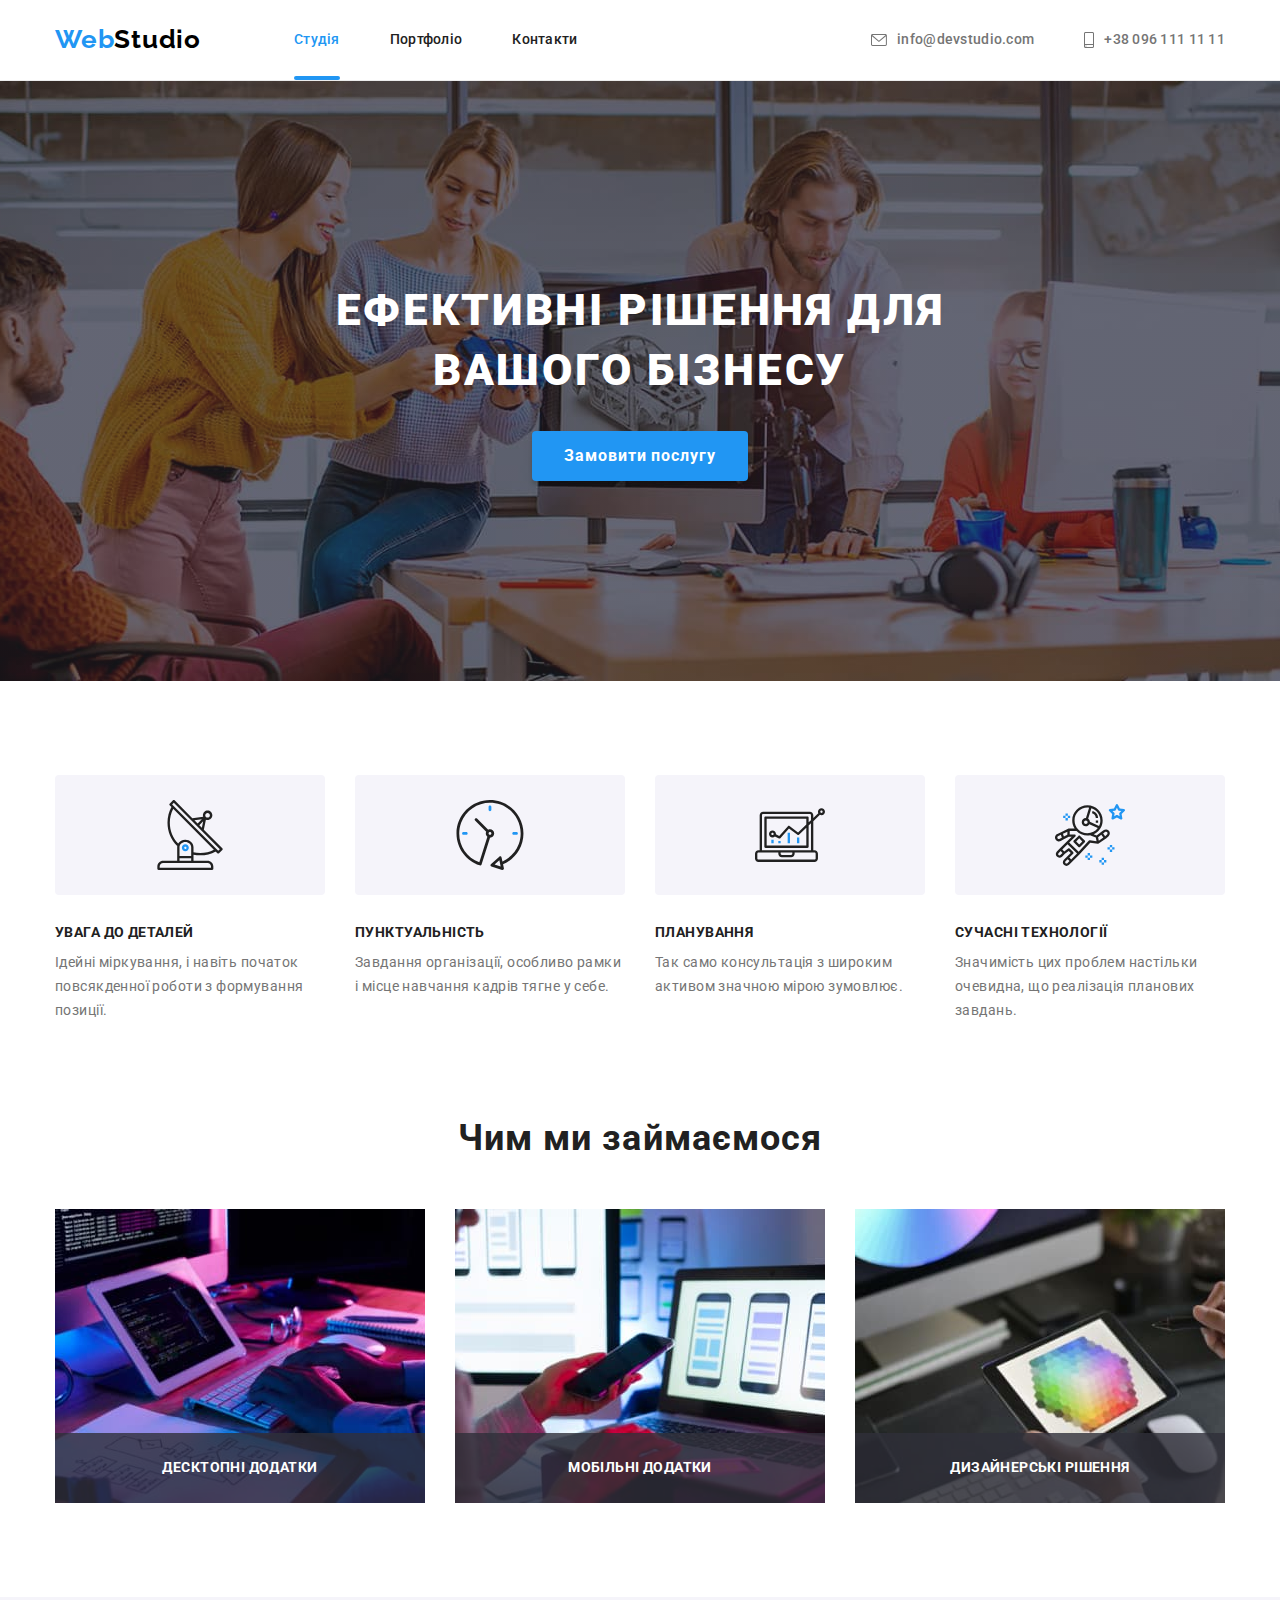
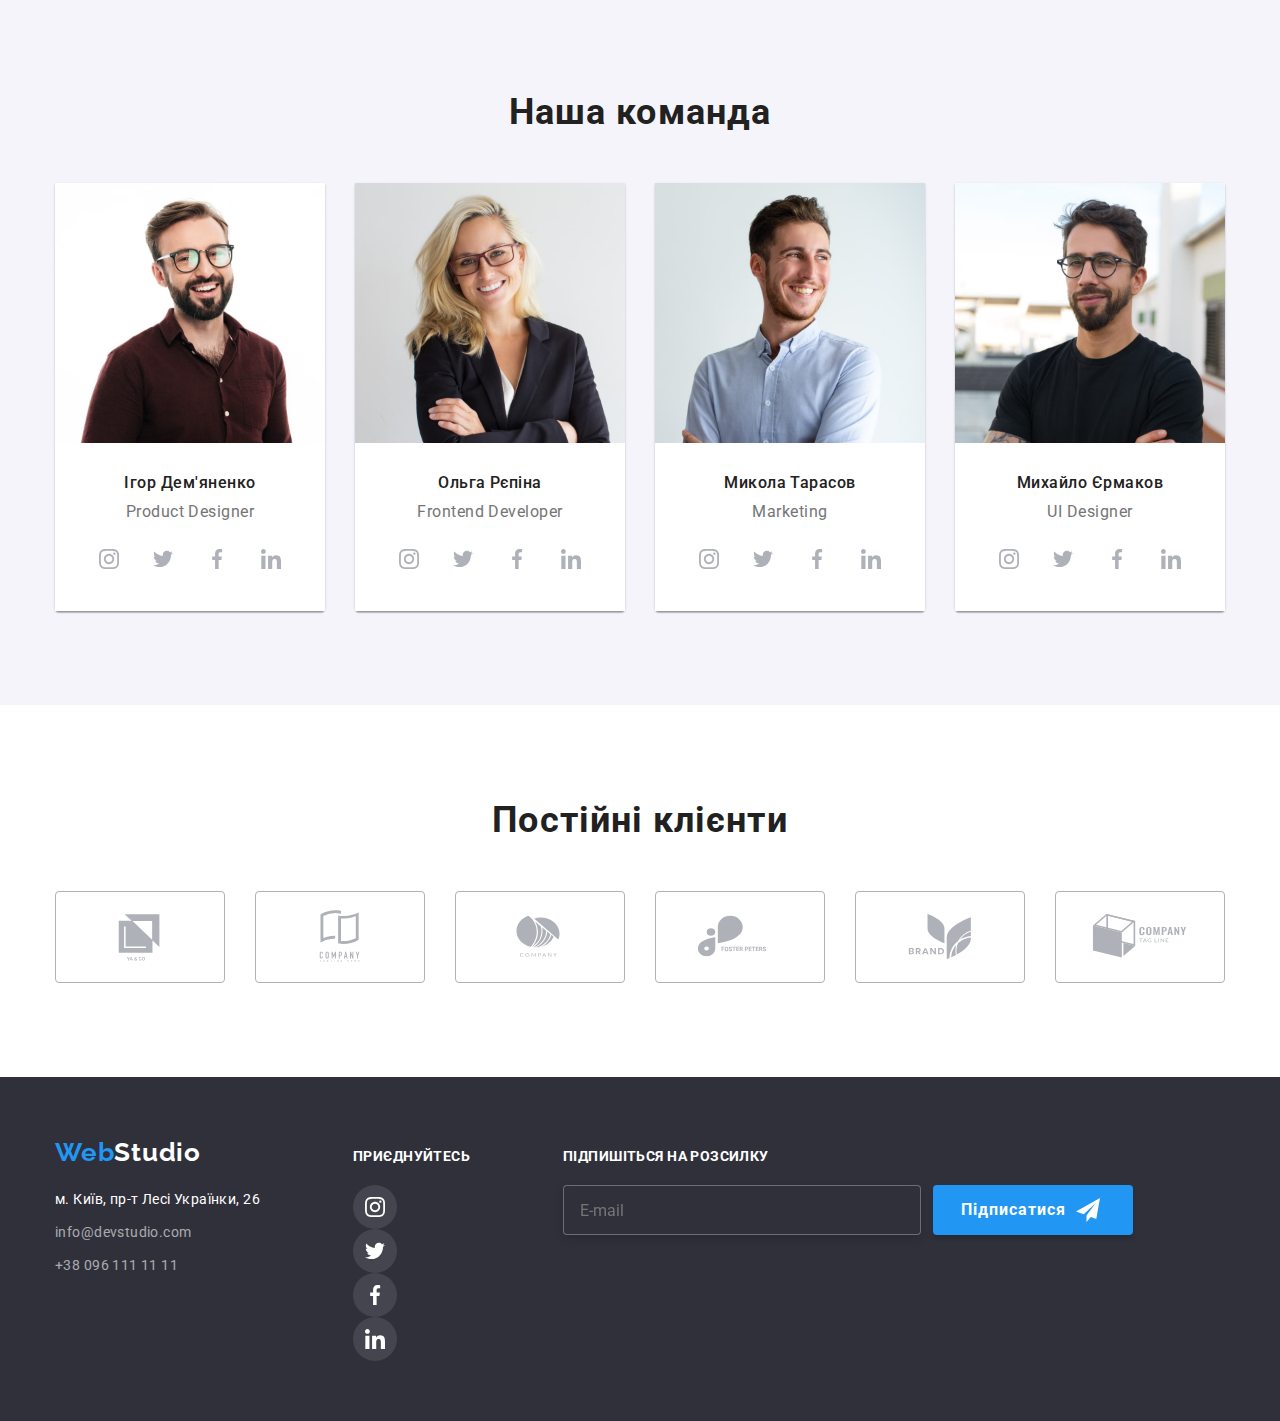
==== commit 93eec561: "hw-7-update" ====
--- a/index.html
+++ b/index.html
@@ -351,43 +351,43 @@
       </section>
       <!-- === Клієнти === -->
       <section class="section clients">
-        <div class="container container-clients">
+        <div class="container">
           <h2 class="main-title">Постійні клієнти</h2>
-          <ul class="clients-list">
-            <li class="clients-item">
-              <a class="clients-link" href="#"
-                ><svg class="clients-icon" width="106" height="60">
+          <ul class="clients__list">
+            <li class="clients__item">
+              <a class="clients__link" href="#"
+                ><svg class="clients__icon" width="106" height="60">
                   <use href="./images/icons.svg#clients-1"></use>
                 </svg>
               </a>
             </li>
-            <li class="clients-item">
-              <a class="clients-link" href="#"
-                ><svg class="clients-icon" width="106" height="60">
+            <li class="clients__item">
+              <a class="clients__link" href="#"
+                ><svg class="clients__icon" width="106" height="60">
                   <use href="./images/icons.svg#clients-2"></use></svg
               ></a>
             </li>
-            <li class="clients-item">
-              <a class="clients-link" href="#"
-                ><svg class="clients-icon" width="106" height="60">
+            <li class="clients__item">
+              <a class="clients__link" href="#"
+                ><svg class="clients__icon" width="106" height="60">
                   <use href="./images/icons.svg#clients-3"></use></svg
               ></a>
             </li>
-            <li class="clients-item">
-              <a class="clients-link" href="#"
-                ><svg class="clients-icon" width="106" height="60">
+            <li class="clients__item">
+              <a class="clients__link" href="#"
+                ><svg class="clients__icon" width="106" height="60">
                   <use href="./images/icons.svg#clients-4"></use></svg
               ></a>
             </li>
-            <li class="clients-item">
-              <a class="clients-link" href="#"
-                ><svg class="clients-icon" width="106" height="60">
+            <li class="clients__item">
+              <a class="clients__link" href="#"
+                ><svg class="clients__icon" width="106" height="60">
                   <use href="./images/icons.svg#clients-5"></use></svg
               ></a>
             </li>
-            <li class="clients-item">
-              <a class="clients-link" href="#"
-                ><svg class="clients-icon" width="106" height="60">
+            <li class="clients__item">
+              <a class="clients__link" href="#"
+                ><svg class="clients__icon" width="106" height="60">
                   <use href="./images/icons.svg#clients-6"></use></svg
               ></a>
             </li>
@@ -398,31 +398,35 @@
 
     <!-- Футер -->
     <footer class="footer">
-      <div class="container container-footer">
-        <div class="container-footer-address">
-          <a href="./index.html" class="logo" lang="en"><span class="logo-blue">Web</span>Studio</a>
+      <div class="container footer__container">
+        <div class="footer__address-container">
+          <a href="./index.html" class="logo" lang="en"
+            ><span class="logo__blue">Web</span>Studio</a
+          >
           <address class="address">
-            <ul class="address-list">
-              <li class="address-item">
+            <ul class="address__list">
+              <li class="address__item">
                 <a
                   href="https://goo.gl/maps/6CgAFwVwDC26auBPA"
                   target="_blank"
-                  class="link link-map"
+                  class="link address__link-map"
                   rel="noopener noreferrer"
                   >м. Київ, пр-т Лесі Українки, 26</a
                 >
               </li>
-              <li class="address-item">
-                <a href="mailto:info@devstudio.com" class="link address-link">info@devstudio.com</a>
+              <li class="address__item">
+                <a href="mailto:info@devstudio.com" class="link address__link"
+                  >info@devstudio.com</a
+                >
               </li>
-              <li class="address-item">
-                <a href="tel:+380961111111" class="link address-link">+38 096 111 11 11</a>
+              <li class="address__item">
+                <a href="tel:+380961111111" class="link address__link">+38 096 111 11 11</a>
               </li>
             </ul>
           </address>
         </div>
-        <div class="container-footer-social">
-          <h3 class="footer-title">Приєднуйтесь</h3>
+        <div class="footer__social-container">
+          <h3 class="footer__title">Приєднуйтесь</h3>
           <ul class="social-list">
             <li class="social-item-footer">
               <a class="social-link-footer" href="#">
@@ -454,10 +458,17 @@
             </li>
           </ul>
         </div>
-        <div class="footer-email-input">
-          <h3 class="email-title">Підпишіться на розсилку</h3>
-          <form class="footer-input-form" name="signup_form">
-            <input class="email-input" type="email" name="email" placeholder="E-mail" required />
+
+        <div class="subscribe">
+          <h3 class="footer__title">Підпишіться на розсилку</h3>
+          <form class="subscribe__input-form" name="signup_form">
+            <input
+              class="subscribe__email-input"
+              type="email"
+              name="email"
+              placeholder="E-mail"
+              required
+            />
 
             <button class="email-button" type="submit">
               Підписатися<svg class="email-icon" width="24" height="24">
--- a/css/main.min.css
+++ b/css/main.min.css
@@ -1 +1 @@
-:root{--primery-black-color: #212121;--primery-white-color: #ffffff;--secondary-text-color: #757575;--accent-blue-color: #2196f3;--accent-black-color: #000000;--secondary-black-color: #2f303a;--transparency-white-color: #ffffff99;--hover-blue-color: #188ce8;--header-line-color: #ececec;--secondary-white-color: #f5f4fa;--border-line-color: #eeeeee}.visually-hidden{position:absolute;width:1px;height:1px;margin:-1px;border:0;padding:0;white-space:nowrap;clip-path:inset(100%);clip:rect(0 0 0 0);overflow:hidden}h1,h2,h3,h4,p{margin-top:0;margin-bottom:0}ul,ol{margin-top:0;margin-bottom:0;padding-left:0}img{display:block}ul{list-style:none}body{background-color:var(--primery-white-color);color:var(--primery-black-color);font-family:"roboto",sans-serif}.link{text-decoration:none;transition:color 250ms;transition-timing-function:cubic-bezier(0.4, 0, 0.2, 1)}.link:hover,.link:focus{color:var(--accent-blue-color);text-decoration:none}.container{width:1200px;margin-left:auto;margin-right:auto;padding-left:15px;padding-right:15px}.section{padding-top:94px;padding-bottom:94px}.logo{color:var(--accent-black-color);font-family:"raleway",sans-serif;font-weight:700;font-size:26px;line-height:1.19;letter-spacing:.03em;text-decoration:none}.header__logo{padding-top:24px;padding-bottom:25px;margin-right:93px}.logo__blue{color:var(--accent-blue-color)}.footer .logo{color:var(--primery-white-color)}.main-title{margin-bottom:50px;font-size:36px;line-height:1.17;text-align:center;letter-spacing:.03em}.backdrop{position:fixed;width:1600px;height:1024px;left:0px;top:0px;width:100%;height:100%;z-index:100;background:rgba(0,0,0,.2);transition:opacity 250ms,visibility 250ms;transition-timing-function:cubic-bezier(0.4, 0, 0.2, 1)}.is-hidden{opacity:0;visibility:hidden;pointer-events:none}.modal-close-button{position:absolute;width:30px;height:30px;right:8px;top:8px;display:flex;align-items:center;justify-content:center;background:var(--primery-white-color);border:1px solid rgba(0,0,0,.1);border-radius:50%;cursor:pointer}.icon-close-black{fill:var(--accent-black-color);transition:fill 250ms;transition-timing-function:cubic-bezier(0.4, 0, 0.2, 1)}.modal-close-button:focus .icon-close-black{fill:var(--accent-blue-color)}.icon-close-black:hover{fill:var(--accent-blue-color)}.modal-title{margin-bottom:12px;font-weight:700;font-size:20px;line-height:1.15;text-align:center;letter-spacing:.03em;color:var(--primery-black-color)}.modal-form{display:flex;flex-direction:column}.modal-input-container{position:relative;display:flex;flex-direction:column}.modal-form-label{margin-bottom:4px;font-size:12px;line-height:1.17;letter-spacing:.01em;color:var(--secondary-text-color)}.modal-form-input{width:448px;height:40px;margin-bottom:10px;padding-top:11px;padding-bottom:11px;padding-right:12px;padding-left:37px;border:1px solid rgba(33,33,33,.2);border-radius:4px;outline:rgba(0,0,0,0);transition:border-color 250ms;transition-timing-function:cubic-bezier(0.4, 0, 0.2, 1)}.modal-form-input:hover,.modal-form-input:focus{border-color:var(--accent-blue-color)}.input-svg{position:absolute;top:29px;left:12px;fill:var(--primery-black-color);transition:fill 250ms;transition-timing-function:cubic-bezier(0.4, 0, 0.2, 1);pointer-events:none}.modal-form-input:hover+.input-svg,.modal-form-input:focus+.input-svg{fill:var(--accent-blue-color)}.modal-form-textarea{width:448px;height:120px;margin-bottom:20px;padding:12px 16px;resize:none;border:1px solid rgba(33,33,33,.2);border-radius:4px;outline:rgba(0,0,0,0);font-size:12px;line-height:1.17;letter-spacing:.01em;transition:border-color 250ms;transition-timing-function:cubic-bezier(0.4, 0, 0.2, 1)}.modal-form-textarea:hover,.modal-form-textarea:focus{border-color:var(--accent-blue-color)}.modal-form-textarea::placeholder{color:rgba(117,117,117,.5)}.modal-form-checkbox-wrapper{display:flex;align-items:center;justify-content:center;margin-bottom:30px;font-size:14px;line-height:1.71;letter-spacing:.03em;color:var(--secondary-text-color);cursor:pointer}.checkbox-svg{margin-right:10px;fill:var(--primery-white-color);border:2px solid var(--primery-black-color);border-radius:4px;cursor:pointer;transition:background-color 250ms,border-color 250ms,fill 250ms;transition-timing-function:cubic-bezier(0.4, 0, 0.2, 1)}.modal-input-checkbox:checked+.checkbox-svg{border-color:var(--accent-blue-color);background-color:var(--accent-blue-color)}.modal-input-checkbox:focus+.checkbox-svg{border-color:var(--accent-blue-color)}.checkbox-link{margin-left:5px;font-size:14px;line-height:1.71;letter-spacing:.03em;color:var(--accent-blue-color)}.modal{position:absolute;top:50%;left:50%;transform:translate(-50%, -50%);width:528px;height:581px;padding:40px 40px;background:#fff;box-shadow:0px 1px 3px rgba(0,0,0,.12),0px 1px 1px rgba(0,0,0,.14),0px 2px 1px rgba(0,0,0,.2);border-radius:4px}.hero__button{width:216px;height:50px;margin:0 auto;display:block;box-shadow:0px 4px 4px rgba(0,0,0,.15);border-radius:4px;border:0;color:var(--primery-white-color);background-color:var(--accent-blue-color);font-weight:700;font-size:16px;line-height:1.88;text-align:center;letter-spacing:.06em;cursor:pointer;transition:background-color 250ms;transition-timing-function:cubic-bezier(0.4, 0, 0.2, 1)}.hero-button:hover,.hero-button:focus{background-color:var(--hover-blue-color)}.modal-form-button{width:200px;height:50px;margin:0 auto;font-weight:700;font-size:16px;line-height:1.88;letter-spacing:.06em;color:var(--primery-white-color);background-color:var(--accent-blue-color);box-shadow:0px 4px 4px rgba(0,0,0,.15);border-radius:4px;border:0;outline:rgba(0,0,0,0);cursor:pointer;transition:background-color 250ms;transition-timing-function:cubic-bezier(0.4, 0, 0.2, 1)}.modal-form-button:hover,.modal-form-button:focus{background-color:var(--hover-blue-color)}.email-button{display:flex;align-items:center;text-align:center;width:200px;height:50px;padding:10px 28px;box-shadow:0px 4px 4px rgba(0,0,0,.15);border-radius:4px;border:0;color:var(--primery-white-color);background-color:var(--accent-blue-color);font-weight:700;font-size:16px;line-height:1.88;text-align:center;letter-spacing:.06em;cursor:pointer}.email-button:hover,.email-button:focus{background-color:var(--hover-blue-color)}.email-icon{fill:var(--primery-white-color);margin-left:10px;height:100%}.social__list{display:flex;align-items:center;justify-content:center;gap:10px}.social__link{display:flex;align-items:center;justify-content:center;width:44px;height:44px;border-radius:50%;outline:rgba(0,0,0,0);transition:background-color 250ms;transition-timing-function:cubic-bezier(0.4, 0, 0.2, 1)}.social__link:hover,.social__link:focus{background-color:var(--accent-blue-color)}.social__icon{fill:#afb1b8;transition:fill 250ms;transition-timing-function:cubic-bezier(0.4, 0, 0.2, 1)}.social__link:hover .social__icon,.social__link:focus .social__icon{fill:var(--primery-white-color)}.social-link-footer{display:flex;align-items:center;justify-content:center;width:44px;height:44px;border-radius:50%;outline:none;background:rgba(255,255,255,.1);transition:background-color 250ms;transition-timing-function:cubic-bezier(0.4, 0, 0.2, 1)}.social-link-footer .social-link-footer:hover,.social-link-footer .social-link-footer:focus{background-color:var(--accent-blue-color)}.social-icon-footer{fill:var(--primery-white-color)}.header{border-bottom:1px solid var(--header-line-color)}.header__container{display:flex;align-items:center;justify-content:space-between}.header__nav{display:flex}.menu-nav{display:flex;align-items:center}.menu-nav__item:not(:last-child){margin-right:50px}.menu-nav__link{display:block;padding-top:32px;padding-bottom:32px;color:var(--primery-black-color);font-weight:500;font-size:14px;line-height:1.14;letter-spacing:.02em}.current{position:relative;color:var(--accent-blue-color)}.current::after{content:"";position:absolute;bottom:0;display:block;width:100%;height:4px;background-color:var(--accent-blue-color);border-radius:2px}.contacts{display:flex;align-items:center}.contacts__link{display:flex;align-items:center;padding-top:32px;padding-bottom:32px;color:var(--secondary-text-color);font-weight:500;font-size:14px;line-height:1.14;letter-spacing:.02em}.contacts__icon{fill:currentColor;margin-right:10px}.contacts__item:not(:first-child){margin-left:50px}.hero{max-width:1600px;height:600px;margin-left:auto;margin-right:auto;padding-top:200px;padding-bottom:200px;background-image:linear-gradient(rgba(47, 48, 58, 0.4), rgba(47, 48, 58, 0.4)),url(../images/hero.jpg);background-color:#c4c4c4;background-repeat:no-repeat;background-position:center}.hero__title{width:696px;margin-left:auto;margin-right:auto;margin-bottom:30px;color:var(--primery-white-color);font-weight:900;font-size:44px;line-height:1.36;text-align:center;letter-spacing:.06em;text-transform:uppercase}.features{padding-bottom:94px}.features__list{display:flex}.features__item{width:270px}.features__item:not(:last-child){margin-right:30px}.features__icon-container{display:flex;align-items:center;justify-content:center;height:120px;margin-bottom:30px;background-color:var(--secondary-white-color);border-radius:4px}.features__title{margin-bottom:10px;font-size:14px;line-height:1.14;text-transform:uppercase;letter-spacing:.03em}.features__post{font-size:14px;line-height:1.71;letter-spacing:.03em;color:var(--secondary-text-color)}.works{padding-top:0}.works__list{display:flex}.works__item{position:relative}.works__item:not(:last-child){margin-right:30px}.works__label{position:absolute;bottom:0;width:370px;height:70px;z-index:1;display:flex;align-items:center;justify-content:center;background:rgba(47,48,58,.8)}.works__text{font-weight:700;font-size:14px;line-height:1.14;text-align:center;letter-spacing:.03em;text-transform:uppercase;color:#fff}.team{background-color:var(--secondary-white-color)}.team__list{display:flex;flex-wrap:wrap;gap:30px}.team__item{width:270px;box-shadow:0px 1px 3px rgba(0,0,0,.12),0px 1px 1px rgba(0,0,0,.14),0px 2px 1px rgba(0,0,0,.2);border-radius:0px 0px 4px 4px}.team__container-info{padding:30px;background-color:var(--primery-white-color)}.team__title{margin-bottom:10px;font-weight:500;font-size:16px;line-height:1.19;text-align:center;letter-spacing:.03em}.team__post{line-height:1.19;text-align:center;letter-spacing:.03em;margin-bottom:16px;color:var(--secondary-text-color)}.clients-list{display:flex;gap:30px}.clients-link{display:flex;align-items:center;justify-content:center;width:170px;height:92px;border:1px solid #afb1b8;border-radius:4px;outline:rgba(0,0,0,0);transition:border-color 250ms;transition-timing-function:cubic-bezier(0.4, 0, 0.2, 1)}.clients-link:hover,.clients-link:focus{border-color:var(--accent-blue-color)}.clients-icon{fill:#afb1b8;transition:fill 250ms;transition-timing-function:cubic-bezier(0.4, 0, 0.2, 1)}.clients-link:hover .clients-icon,.clients-link:focus .clients-icon{fill:var(--accent-blue-color)}.container-filters{display:flex;flex-direction:column;align-items:center}.filters-list{margin-bottom:50px;display:flex;gap:8px}.filter-button{padding:6px 22px;border-radius:4px;border:0;background-color:var(--secondary-white-color);font-weight:500;font-size:16px;line-height:1.62;text-align:center;letter-spacing:.03em;cursor:pointer;transition:box-shadow 250ms,color 250ms,background-color 250ms;transition-timing-function:cubic-bezier(0.4, 0, 0.2, 1)}.filter-button:hover,.filter-button:focus{background-color:var(--accent-blue-color);color:var(--primery-white-color);box-shadow:0px 3px 1px rgba(0,0,0,.1),0px 1px 2px rgba(0,0,0,.08),0px 2px 2px rgba(0,0,0,.12)}.filter-button-blue{color:var(--primery-white-color);background-color:var(--accent-blue-color);box-shadow:0px 3px 1px rgba(0,0,0,.1),0px 1px 2px rgba(0,0,0,.08),0px 2px 2px rgba(0,0,0,.12)}.project-list{display:flex;flex-wrap:wrap;gap:30px}.project{width:370px;background-color:var(--primery-white-color)}.container-project{position:relative;overflow:hidden;display:flex;flex-direction:column;padding:20px 24px;background:var(--primery-white-color);border-bottom:1px solid var(--border-line-color);border-left:1px solid var(--border-line-color);border-right:1px solid var(--border-line-color)}.project-link{position:relative;overflow:hidden;display:flex;flex-direction:column;text-decoration:none;outline:rgba(0,0,0,0);transition:box-shadow 250ms;transition-timing-function:cubic-bezier(0.4, 0, 0.2, 1)}.project-link:hover,.project-link:focus{box-shadow:0px 1px 1px rgba(0,0,0,.12),0px 4px 4px rgba(0,0,0,.06),1px 4px 6px rgba(0,0,0,.16)}.project-title{font-size:18px;line-height:2;letter-spacing:.06em;color:var(--primery-black-color)}.project-post{line-height:1.88;letter-spacing:.03em;color:var(--secondary-text-color)}.project-label{position:absolute;top:0;left:0;width:100%;height:100%;padding:63px 24px;transform:translateY(100%);transition:transform 250ms;transition-timing-function:cubic-bezier(0.4, 0, 0.2, 1);background:rgba(33,150,243,.9)}.project-link:hover .project-label,.project-link:focus .project-label{transform:translateY(0)}.project-text{font-style:normal;font-weight:400;font-size:18px;line-height:1.56;letter-spacing:.03em;color:#fff}.footer{padding-top:60px;padding-bottom:60px;background-color:var(--secondary-black-color)}.address{margin-top:20px}.address-item:nth-child(2n){margin-top:9px;margin-bottom:9px}.link-map{color:var(--primery-white-color);font-size:14px;line-height:1.71;font-style:normal;letter-spacing:.03em}.link-map:hover,.link-map:focus{color:var(--accent-blue-color);transition:color 250ms;transition-timing-function:cubic-bezier(0.4, 0, 0.2, 1)}.address-link{color:var(--transparency-white-color);font-size:14px;line-height:1.71;font-style:normal;letter-spacing:.03em;transition:color 250ms;transition-timing-function:cubic-bezier(0.4, 0, 0.2, 1)}.address-link:hover,.address-link:focus{color:var(--accent-blue-color)}.container-footer{display:flex;align-items:baseline;gap:93px}.footer-title{margin-bottom:20px;font-size:14px;line-height:1.14;letter-spacing:.03em;text-transform:uppercase;color:var(--primery-white-color)}.footer-email-input{width:570px;height:86px}.email-title{margin-bottom:20px;font-size:14px;line-height:1.14;letter-spacing:.03em;text-transform:uppercase;color:var(--primery-white-color)}.footer-input-form{display:flex}.email-input{width:358px;height:50px;margin-right:12px;padding:15px 16px;color:rgba(255,255,255,.6);background-color:#2f303a;border:1px solid rgba(255,255,255,.3);filter:drop-shadow(0px 4px 4px rgba(0, 0, 0, 0.15));border-radius:4px;outline:rgba(0,0,0,0);transition:border-color 250ms;transition-timing-function:cubic-bezier(0.4, 0, 0.2, 1)}.email-input:hover,.email-input:focus{border-color:var(--accent-blue-color)}/*# sourceMappingURL=main.min.css.map */+:root{--primery-black-color: #212121;--primery-white-color: #ffffff;--secondary-text-color: #757575;--accent-blue-color: #2196f3;--accent-black-color: #000000;--secondary-black-color: #2f303a;--transparency-white-color: #ffffff99;--hover-blue-color: #188ce8;--header-line-color: #ececec;--secondary-white-color: #f5f4fa;--border-line-color: #eeeeee}.visually-hidden{position:absolute;width:1px;height:1px;margin:-1px;border:0;padding:0;white-space:nowrap;clip-path:inset(100%);clip:rect(0 0 0 0);overflow:hidden}h1,h2,h3,h4,p{margin-top:0;margin-bottom:0}ul,ol{margin-top:0;margin-bottom:0;padding-left:0}img{display:block}ul{list-style:none}body{background-color:var(--primery-white-color);color:var(--primery-black-color);font-family:"roboto",sans-serif}.link{text-decoration:none;transition:color 250ms;transition-timing-function:cubic-bezier(0.4, 0, 0.2, 1)}.link:hover,.link:focus{color:var(--accent-blue-color);text-decoration:none}.container{width:1200px;margin-left:auto;margin-right:auto;padding-left:15px;padding-right:15px}.section{padding-top:94px;padding-bottom:94px}.logo{color:var(--accent-black-color);font-family:"raleway",sans-serif;font-weight:700;font-size:26px;line-height:1.19;letter-spacing:.03em;text-decoration:none}.header__logo{padding-top:24px;padding-bottom:25px;margin-right:93px}.logo__blue{color:var(--accent-blue-color)}.footer .logo{color:var(--primery-white-color)}.main-title{margin-bottom:50px;font-size:36px;line-height:1.17;text-align:center;letter-spacing:.03em}.backdrop{position:fixed;width:1600px;height:1024px;left:0px;top:0px;width:100%;height:100%;z-index:100;background:rgba(0,0,0,.2);transition:opacity 250ms,visibility 250ms;transition-timing-function:cubic-bezier(0.4, 0, 0.2, 1)}.is-hidden{opacity:0;visibility:hidden;pointer-events:none}.modal-close-button{position:absolute;width:30px;height:30px;right:8px;top:8px;display:flex;align-items:center;justify-content:center;background:var(--primery-white-color);border:1px solid rgba(0,0,0,.1);border-radius:50%;cursor:pointer}.icon-close-black{fill:var(--accent-black-color);transition:fill 250ms;transition-timing-function:cubic-bezier(0.4, 0, 0.2, 1)}.modal-close-button:focus .icon-close-black{fill:var(--accent-blue-color)}.icon-close-black:hover{fill:var(--accent-blue-color)}.modal-title{margin-bottom:12px;font-weight:700;font-size:20px;line-height:1.15;text-align:center;letter-spacing:.03em;color:var(--primery-black-color)}.modal-form{display:flex;flex-direction:column}.modal-input-container{position:relative;display:flex;flex-direction:column}.modal-form-label{margin-bottom:4px;font-size:12px;line-height:1.17;letter-spacing:.01em;color:var(--secondary-text-color)}.modal-form-input{width:448px;height:40px;margin-bottom:10px;padding-top:11px;padding-bottom:11px;padding-right:12px;padding-left:37px;border:1px solid rgba(33,33,33,.2);border-radius:4px;outline:rgba(0,0,0,0);transition:border-color 250ms;transition-timing-function:cubic-bezier(0.4, 0, 0.2, 1)}.modal-form-input:hover,.modal-form-input:focus{border-color:var(--accent-blue-color)}.input-svg{position:absolute;top:29px;left:12px;fill:var(--primery-black-color);transition:fill 250ms;transition-timing-function:cubic-bezier(0.4, 0, 0.2, 1);pointer-events:none}.modal-form-input:hover+.input-svg,.modal-form-input:focus+.input-svg{fill:var(--accent-blue-color)}.modal-form-textarea{width:448px;height:120px;margin-bottom:20px;padding:12px 16px;resize:none;border:1px solid rgba(33,33,33,.2);border-radius:4px;outline:rgba(0,0,0,0);font-size:12px;line-height:1.17;letter-spacing:.01em;transition:border-color 250ms;transition-timing-function:cubic-bezier(0.4, 0, 0.2, 1)}.modal-form-textarea:hover,.modal-form-textarea:focus{border-color:var(--accent-blue-color)}.modal-form-textarea::placeholder{color:rgba(117,117,117,.5)}.modal-form-checkbox-wrapper{display:flex;align-items:center;justify-content:center;margin-bottom:30px;font-size:14px;line-height:1.71;letter-spacing:.03em;color:var(--secondary-text-color);cursor:pointer}.checkbox-svg{margin-right:10px;fill:var(--primery-white-color);border:2px solid var(--primery-black-color);border-radius:4px;cursor:pointer;transition:background-color 250ms,border-color 250ms,fill 250ms;transition-timing-function:cubic-bezier(0.4, 0, 0.2, 1)}.modal-input-checkbox:checked+.checkbox-svg{border-color:var(--accent-blue-color);background-color:var(--accent-blue-color)}.modal-input-checkbox:focus+.checkbox-svg{border-color:var(--accent-blue-color)}.checkbox-link{margin-left:5px;font-size:14px;line-height:1.71;letter-spacing:.03em;color:var(--accent-blue-color)}.modal{position:absolute;top:50%;left:50%;transform:translate(-50%, -50%);width:528px;height:581px;padding:40px 40px;background:#fff;box-shadow:0px 1px 3px rgba(0,0,0,.12),0px 1px 1px rgba(0,0,0,.14),0px 2px 1px rgba(0,0,0,.2);border-radius:4px}.hero__button{width:216px;height:50px;margin:0 auto;display:block;box-shadow:0px 4px 4px rgba(0,0,0,.15);border-radius:4px;border:0;color:var(--primery-white-color);background-color:var(--accent-blue-color);font-weight:700;font-size:16px;line-height:1.88;text-align:center;letter-spacing:.06em;cursor:pointer;transition:background-color 250ms;transition-timing-function:cubic-bezier(0.4, 0, 0.2, 1)}.hero-button:hover,.hero-button:focus{background-color:var(--hover-blue-color)}.modal-form-button{width:200px;height:50px;margin:0 auto;font-weight:700;font-size:16px;line-height:1.88;letter-spacing:.06em;color:var(--primery-white-color);background-color:var(--accent-blue-color);box-shadow:0px 4px 4px rgba(0,0,0,.15);border-radius:4px;border:0;outline:rgba(0,0,0,0);cursor:pointer;transition:background-color 250ms;transition-timing-function:cubic-bezier(0.4, 0, 0.2, 1)}.modal-form-button:hover,.modal-form-button:focus{background-color:var(--hover-blue-color)}.email-button{display:flex;align-items:center;text-align:center;width:200px;height:50px;padding:10px 28px;box-shadow:0px 4px 4px rgba(0,0,0,.15);border-radius:4px;border:0;color:var(--primery-white-color);background-color:var(--accent-blue-color);font-weight:700;font-size:16px;line-height:1.88;text-align:center;letter-spacing:.06em;cursor:pointer}.email-button:hover,.email-button:focus{background-color:var(--hover-blue-color)}.email-icon{fill:var(--primery-white-color);margin-left:10px;height:100%}.social__list{display:flex;align-items:center;justify-content:center;gap:10px}.social__link{display:flex;align-items:center;justify-content:center;width:44px;height:44px;border-radius:50%;outline:rgba(0,0,0,0);transition:background-color 250ms;transition-timing-function:cubic-bezier(0.4, 0, 0.2, 1)}.social__link:hover,.social__link:focus{background-color:var(--accent-blue-color)}.social__icon{fill:#afb1b8;transition:fill 250ms;transition-timing-function:cubic-bezier(0.4, 0, 0.2, 1)}.social__link:hover .social__icon,.social__link:focus .social__icon{fill:var(--primery-white-color)}.social-link-footer{display:flex;align-items:center;justify-content:center;width:44px;height:44px;border-radius:50%;outline:none;background:rgba(255,255,255,.1);transition:background-color 250ms;transition-timing-function:cubic-bezier(0.4, 0, 0.2, 1)}.social-link-footer .social-link-footer:hover,.social-link-footer .social-link-footer:focus{background-color:var(--accent-blue-color)}.social-icon-footer{fill:var(--primery-white-color)}.header{border-bottom:1px solid var(--header-line-color)}.header__container{display:flex;align-items:center;justify-content:space-between}.header__nav{display:flex}.menu-nav{display:flex;align-items:center}.menu-nav__item:not(:last-child){margin-right:50px}.menu-nav__link{display:block;padding-top:32px;padding-bottom:32px;color:var(--primery-black-color);font-weight:500;font-size:14px;line-height:1.14;letter-spacing:.02em}.current{position:relative;color:var(--accent-blue-color)}.current::after{content:"";position:absolute;bottom:0;display:block;width:100%;height:4px;background-color:var(--accent-blue-color);border-radius:2px}.contacts{display:flex;align-items:center}.contacts__link{display:flex;align-items:center;padding-top:32px;padding-bottom:32px;color:var(--secondary-text-color);font-weight:500;font-size:14px;line-height:1.14;letter-spacing:.02em}.contacts__icon{fill:currentColor;margin-right:10px}.contacts__item:not(:first-child){margin-left:50px}.hero{max-width:1600px;height:600px;margin-left:auto;margin-right:auto;padding-top:200px;padding-bottom:200px;background-image:linear-gradient(rgba(47, 48, 58, 0.4), rgba(47, 48, 58, 0.4)),url(../images/hero.jpg);background-color:#c4c4c4;background-repeat:no-repeat;background-position:center}.hero__title{width:696px;margin-left:auto;margin-right:auto;margin-bottom:30px;color:var(--primery-white-color);font-weight:900;font-size:44px;line-height:1.36;text-align:center;letter-spacing:.06em;text-transform:uppercase}.features{padding-bottom:94px}.features__list{display:flex}.features__item{width:270px}.features__item:not(:last-child){margin-right:30px}.features__icon-container{display:flex;align-items:center;justify-content:center;height:120px;margin-bottom:30px;background-color:var(--secondary-white-color);border-radius:4px}.features__title{margin-bottom:10px;font-size:14px;line-height:1.14;text-transform:uppercase;letter-spacing:.03em}.features__post{font-size:14px;line-height:1.71;letter-spacing:.03em;color:var(--secondary-text-color)}.works{padding-top:0}.works__list{display:flex}.works__item{position:relative}.works__item:not(:last-child){margin-right:30px}.works__label{position:absolute;bottom:0;width:370px;height:70px;z-index:1;display:flex;align-items:center;justify-content:center;background:rgba(47,48,58,.8)}.works__text{font-weight:700;font-size:14px;line-height:1.14;text-align:center;letter-spacing:.03em;text-transform:uppercase;color:#fff}.team{background-color:var(--secondary-white-color)}.team__list{display:flex;flex-wrap:wrap;gap:30px}.team__item{width:270px;box-shadow:0px 1px 3px rgba(0,0,0,.12),0px 1px 1px rgba(0,0,0,.14),0px 2px 1px rgba(0,0,0,.2);border-radius:0px 0px 4px 4px}.team__container-info{padding:30px;background-color:var(--primery-white-color)}.team__title{margin-bottom:10px;font-weight:500;font-size:16px;line-height:1.19;text-align:center;letter-spacing:.03em}.team__post{line-height:1.19;text-align:center;letter-spacing:.03em;margin-bottom:16px;color:var(--secondary-text-color)}.clients__list{display:flex;gap:30px}.clients__link{display:flex;align-items:center;justify-content:center;width:170px;height:92px;border:1px solid #afb1b8;border-radius:4px;outline:rgba(0,0,0,0);transition:border-color 250ms;transition-timing-function:cubic-bezier(0.4, 0, 0.2, 1)}.clients__link:hover,.clients__link:focus{border-color:var(--accent-blue-color)}.clients__icon{fill:#afb1b8;transition:fill 250ms;transition-timing-function:cubic-bezier(0.4, 0, 0.2, 1)}.clients__link:hover .clients__icon,.clients__link:focus .clients__icon{fill:var(--accent-blue-color)}.container-filters{display:flex;flex-direction:column;align-items:center}.filters-list{margin-bottom:50px;display:flex;gap:8px}.filter-button{padding:6px 22px;border-radius:4px;border:0;background-color:var(--secondary-white-color);font-weight:500;font-size:16px;line-height:1.62;text-align:center;letter-spacing:.03em;cursor:pointer;transition:box-shadow 250ms,color 250ms,background-color 250ms;transition-timing-function:cubic-bezier(0.4, 0, 0.2, 1)}.filter-button:hover,.filter-button:focus{background-color:var(--accent-blue-color);color:var(--primery-white-color);box-shadow:0px 3px 1px rgba(0,0,0,.1),0px 1px 2px rgba(0,0,0,.08),0px 2px 2px rgba(0,0,0,.12)}.filter-button-blue{color:var(--primery-white-color);background-color:var(--accent-blue-color);box-shadow:0px 3px 1px rgba(0,0,0,.1),0px 1px 2px rgba(0,0,0,.08),0px 2px 2px rgba(0,0,0,.12)}.project-list{display:flex;flex-wrap:wrap;gap:30px}.project{width:370px;background-color:var(--primery-white-color)}.container-project{position:relative;overflow:hidden;display:flex;flex-direction:column;padding:20px 24px;background:var(--primery-white-color);border-bottom:1px solid var(--border-line-color);border-left:1px solid var(--border-line-color);border-right:1px solid var(--border-line-color)}.project-link{position:relative;overflow:hidden;display:flex;flex-direction:column;text-decoration:none;outline:rgba(0,0,0,0);transition:box-shadow 250ms;transition-timing-function:cubic-bezier(0.4, 0, 0.2, 1)}.project-link:hover,.project-link:focus{box-shadow:0px 1px 1px rgba(0,0,0,.12),0px 4px 4px rgba(0,0,0,.06),1px 4px 6px rgba(0,0,0,.16)}.project-title{font-size:18px;line-height:2;letter-spacing:.06em;color:var(--primery-black-color)}.project-post{line-height:1.88;letter-spacing:.03em;color:var(--secondary-text-color)}.project-label{position:absolute;top:0;left:0;width:100%;height:100%;padding:63px 24px;transform:translateY(100%);transition:transform 250ms;transition-timing-function:cubic-bezier(0.4, 0, 0.2, 1);background:rgba(33,150,243,.9)}.project-link:hover .project-label,.project-link:focus .project-label{transform:translateY(0)}.project-text{font-style:normal;font-weight:400;font-size:18px;line-height:1.56;letter-spacing:.03em;color:#fff}.footer{padding-top:60px;padding-bottom:60px;background-color:var(--secondary-black-color)}.footer__container{display:flex;align-items:baseline;gap:93px}.address{margin-top:20px}.address__item:nth-child(2n){margin-top:9px;margin-bottom:9px}.address__link-map{color:var(--primery-white-color);font-size:14px;line-height:1.71;font-style:normal;letter-spacing:.03em}.address__link-map:hover,.address__link-map:focus{color:var(--accent-blue-color);transition:color 250ms;transition-timing-function:cubic-bezier(0.4, 0, 0.2, 1)}.address__link{color:var(--transparency-white-color);font-size:14px;line-height:1.71;font-style:normal;letter-spacing:.03em;transition:color 250ms;transition-timing-function:cubic-bezier(0.4, 0, 0.2, 1)}.address__link:hover,.address__link:focus{color:var(--accent-blue-color)}.footer__title{margin-bottom:20px;font-size:14px;line-height:1.14;letter-spacing:.03em;text-transform:uppercase;color:var(--primery-white-color)}.subscribe{width:570px;height:86px}.subscribe__input-form{display:flex}.subscribe__email-input{width:358px;height:50px;margin-right:12px;padding:15px 16px;color:rgba(255,255,255,.6);background-color:#2f303a;border:1px solid rgba(255,255,255,.3);filter:drop-shadow(0px 4px 4px rgba(0, 0, 0, 0.15));border-radius:4px;outline:rgba(0,0,0,0);transition:border-color 250ms;transition-timing-function:cubic-bezier(0.4, 0, 0.2, 1)}.subscribe__email-input:hover,.subscribe__email-input:focus{border-color:var(--accent-blue-color)}/*# sourceMappingURL=main.min.css.map */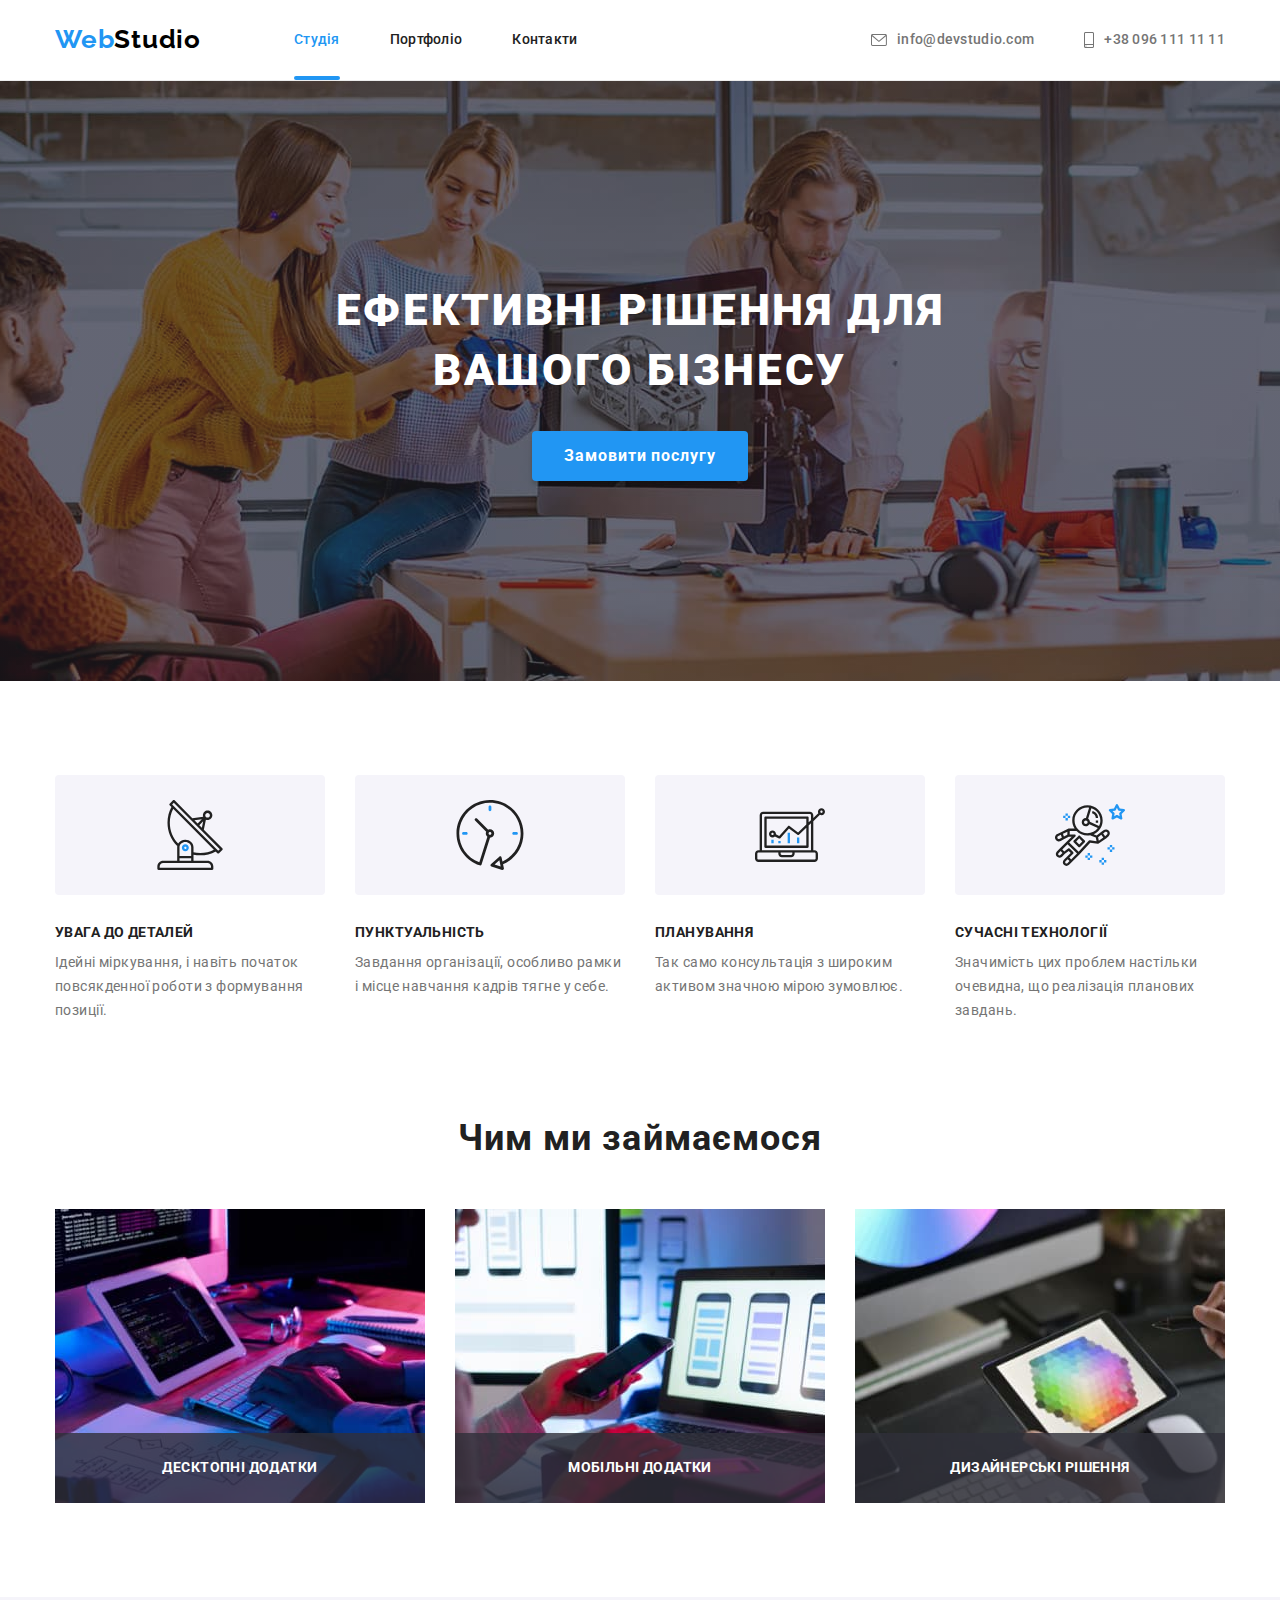
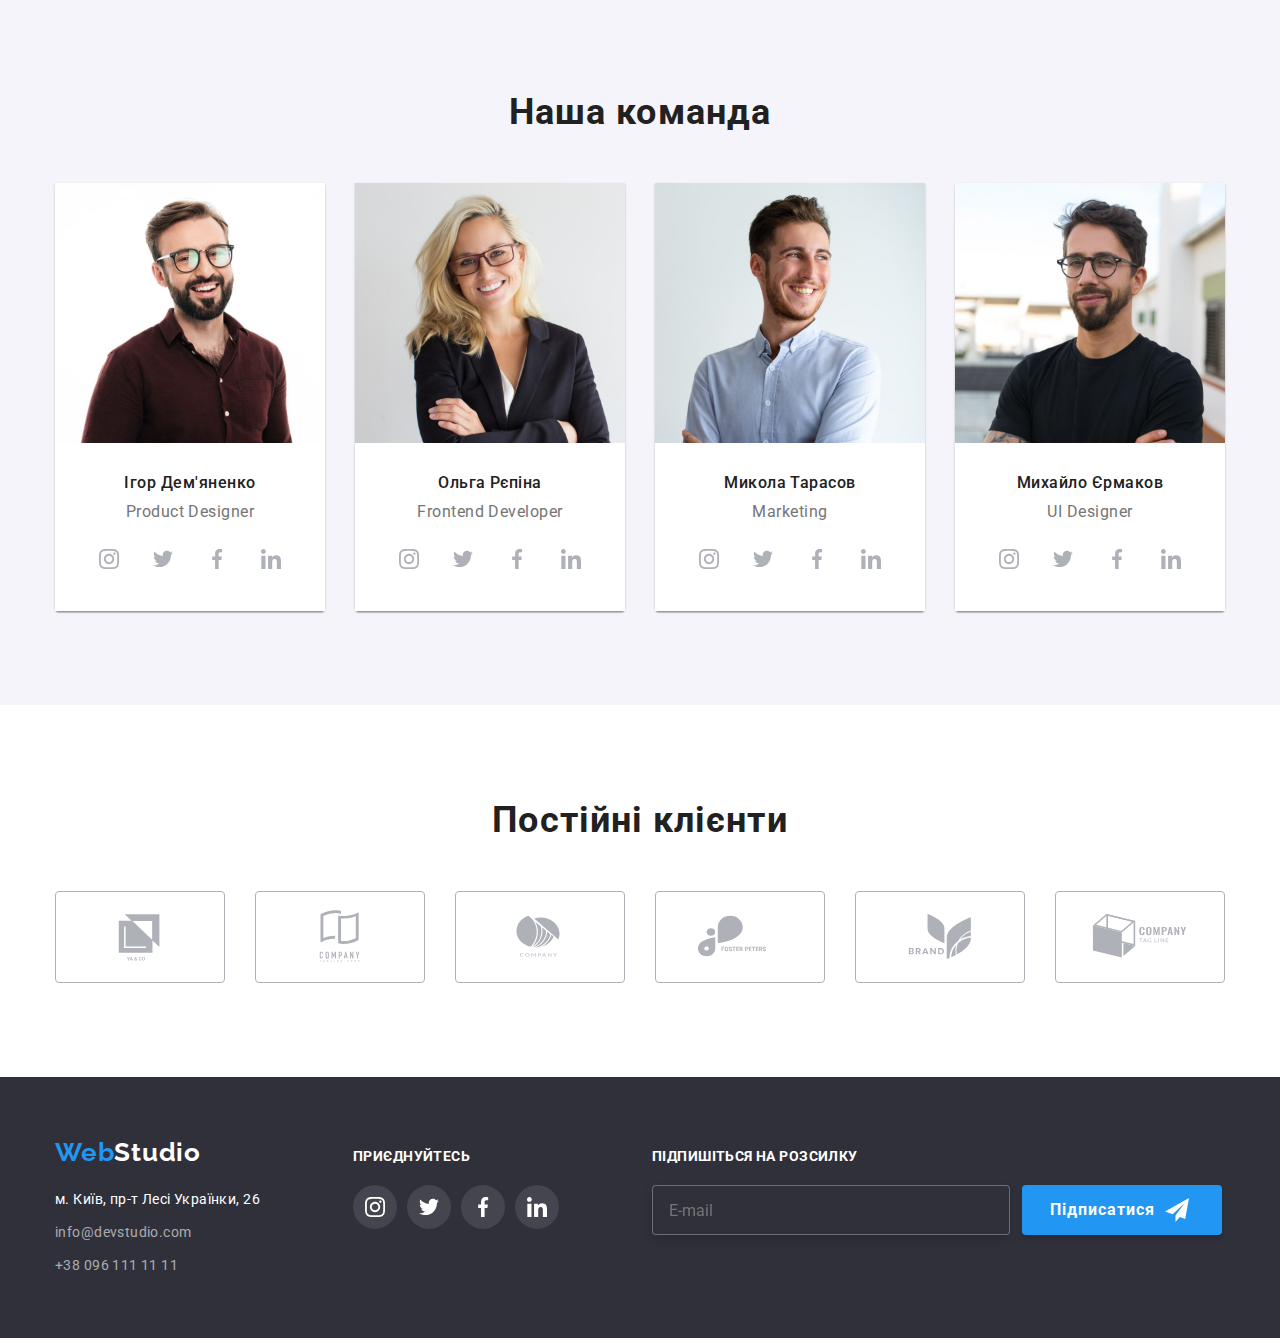
==== commit deef65cb: "hw-7-modal" ====
--- a/index.html
+++ b/index.html
@@ -427,31 +427,31 @@
         </div>
         <div class="footer__social-container">
           <h3 class="footer__title">Приєднуйтесь</h3>
-          <ul class="social-list">
-            <li class="social-item-footer">
-              <a class="social-link-footer" href="#">
-                <svg class="social-icon-footer" width="20" height="20">
+          <ul class="social__list">
+            <li class="social__item">
+              <a class="social__link" href="#">
+                <svg class="social__icon" width="20" height="20">
                   <use href="./images/icons.svg#instagram"></use>
                 </svg>
               </a>
             </li>
-            <li class="social-item-footer">
-              <a class="social-link-footer" href="#">
-                <svg class="social-icon-footer" width="20" height="20">
+            <li class="social__item">
+              <a class="social__link" href="#">
+                <svg class="social__icon" width="20" height="20">
                   <use href="./images/icons.svg#twitter"></use>
                 </svg>
               </a>
             </li>
-            <li class="social-item-footer">
-              <a class="social-link-footer" href="#">
-                <svg class="social-icon-footer" width="20" height="20">
+            <li class="social__item">
+              <a class="social__link" href="#">
+                <svg class="social__icon" width="20" height="20">
                   <use href="./images/icons.svg#facebook"></use>
                 </svg>
               </a>
             </li>
-            <li class="social-item-footer">
-              <a class="social-link-footer" href="#">
-                <svg class="social-icon-footer" width="20" height="20">
+            <li class="social__item">
+              <a class="social__link" href="#">
+                <svg class="social__icon" width="20" height="20">
                   <use href="./images/icons.svg#linkedin"></use>
                 </svg>
               </a>
@@ -484,63 +484,63 @@
     <div class="backdrop is-hidden" data-modal>
       <div class="modal">
         <button type="button" class="modal-close-button" data-modal-close>
-          <svg class="icon-close-black" width="18" height="18">
+          <svg class="modal-close-button__icon" width="18" height="18">
             <use href="./images/icons.svg#close"></use>
           </svg>
         </button>
-        <p class="modal-title">Залиште свої дані, ми вам передзвонимо</p>
+        <p class="modal__title">Залиште свої дані, ми вам передзвонимо</p>
         <form class="modal-form">
-          <div class="modal-input-container">
-            <label class="modal-form-label" for="name">Ім'я</label>
-            <input class="modal-form-input" id="name" type="text" name="user_name" autofocus />
-            <svg class="input-svg" width="18" height="18">
+          <div class="modal-form__input-container">
+            <label class="modal-form__label" for="name">Ім'я</label>
+            <input class="modal-form__input" id="name" type="text" name="user_name" autofocus />
+            <svg class="modal-form__input-svg" width="18" height="18">
               <use href="./images/icons.svg#person-black"></use>
             </svg>
           </div>
 
-          <div class="modal-input-container">
-            <label class="modal-form-label" for="phone">Телефон</label>
+          <div class="modal-form__input-container">
+            <label class="modal-form__label" for="phone">Телефон</label>
             <input
-              class="modal-form-input"
+              class="modal-form__input"
               id="phone"
               type="tel"
               name="user_phone"
               pattern="[0-9]{3}-[0-9]{3}-[0-9]{2}-[0-9]{2}"
               title="xxx-xxx-xx-xx"
             />
-            <svg class="input-svg" width="18" height="18">
+            <svg class="modal-form__input-svg" width="18" height="18">
               <use href="./images/icons.svg#phone-black"></use>
             </svg>
           </div>
 
-          <div class="modal-input-container">
-            <label class="modal-form-label" for="email">Пошта</label>
-            <input class="modal-form-input" id="email" type="email" name="user_email" />
-            <svg class="input-svg" width="18" height="18">
+          <div class="modal-form__input-container">
+            <label class="modal-form__label" for="email">Пошта</label>
+            <input class="modal-form__input" id="email" type="email" name="user_email" />
+            <svg class="modal-form__input-svg" width="18" height="18">
               <use href="./images/icons.svg#email-black"></use>
             </svg>
           </div>
 
-          <label class="modal-form-label" for="feedback">Коментар</label>
+          <label class="modal-form__label" for="feedback">Коментар</label>
           <textarea
-            class="modal-form-textarea"
+            class="modal-form__textarea"
             id="feedback"
             name="user_feedback"
             placeholder="Введіть текст"
           ></textarea>
 
-          <label class="modal-form-checkbox-wrapper">
+          <label class="modal-form__checkbox-wrapper">
             <input
-              class="modal-input-checkbox visually-hidden"
+              class="modal-form__input-checkbox visually-hidden"
               type="checkbox"
               name="user_policy"
               required
             />
-            <svg class="checkbox-svg" width="18" height="18">
+            <svg class="modal-form__checkbox-svg" width="18" height="18">
               <use class="checkbox-svg-icon" href="./images/icons.svg#vector"></use>
             </svg>
             Погоджуюся з розсилкою та приймаю<a
-              class="checkbox-link"
+              class="modal-form__checkbox-link"
               href="#"
               target="_blank"
               rel="noopener noreferrer"
--- a/css/main.min.css
+++ b/css/main.min.css
@@ -1 +1 @@
-:root{--primery-black-color: #212121;--primery-white-color: #ffffff;--secondary-text-color: #757575;--accent-blue-color: #2196f3;--accent-black-color: #000000;--secondary-black-color: #2f303a;--transparency-white-color: #ffffff99;--hover-blue-color: #188ce8;--header-line-color: #ececec;--secondary-white-color: #f5f4fa;--border-line-color: #eeeeee}.visually-hidden{position:absolute;width:1px;height:1px;margin:-1px;border:0;padding:0;white-space:nowrap;clip-path:inset(100%);clip:rect(0 0 0 0);overflow:hidden}h1,h2,h3,h4,p{margin-top:0;margin-bottom:0}ul,ol{margin-top:0;margin-bottom:0;padding-left:0}img{display:block}ul{list-style:none}body{background-color:var(--primery-white-color);color:var(--primery-black-color);font-family:"roboto",sans-serif}.link{text-decoration:none;transition:color 250ms;transition-timing-function:cubic-bezier(0.4, 0, 0.2, 1)}.link:hover,.link:focus{color:var(--accent-blue-color);text-decoration:none}.container{width:1200px;margin-left:auto;margin-right:auto;padding-left:15px;padding-right:15px}.section{padding-top:94px;padding-bottom:94px}.logo{color:var(--accent-black-color);font-family:"raleway",sans-serif;font-weight:700;font-size:26px;line-height:1.19;letter-spacing:.03em;text-decoration:none}.header__logo{padding-top:24px;padding-bottom:25px;margin-right:93px}.logo__blue{color:var(--accent-blue-color)}.footer .logo{color:var(--primery-white-color)}.main-title{margin-bottom:50px;font-size:36px;line-height:1.17;text-align:center;letter-spacing:.03em}.backdrop{position:fixed;width:1600px;height:1024px;left:0px;top:0px;width:100%;height:100%;z-index:100;background:rgba(0,0,0,.2);transition:opacity 250ms,visibility 250ms;transition-timing-function:cubic-bezier(0.4, 0, 0.2, 1)}.is-hidden{opacity:0;visibility:hidden;pointer-events:none}.modal-close-button{position:absolute;width:30px;height:30px;right:8px;top:8px;display:flex;align-items:center;justify-content:center;background:var(--primery-white-color);border:1px solid rgba(0,0,0,.1);border-radius:50%;cursor:pointer}.icon-close-black{fill:var(--accent-black-color);transition:fill 250ms;transition-timing-function:cubic-bezier(0.4, 0, 0.2, 1)}.modal-close-button:focus .icon-close-black{fill:var(--accent-blue-color)}.icon-close-black:hover{fill:var(--accent-blue-color)}.modal-title{margin-bottom:12px;font-weight:700;font-size:20px;line-height:1.15;text-align:center;letter-spacing:.03em;color:var(--primery-black-color)}.modal-form{display:flex;flex-direction:column}.modal-input-container{position:relative;display:flex;flex-direction:column}.modal-form-label{margin-bottom:4px;font-size:12px;line-height:1.17;letter-spacing:.01em;color:var(--secondary-text-color)}.modal-form-input{width:448px;height:40px;margin-bottom:10px;padding-top:11px;padding-bottom:11px;padding-right:12px;padding-left:37px;border:1px solid rgba(33,33,33,.2);border-radius:4px;outline:rgba(0,0,0,0);transition:border-color 250ms;transition-timing-function:cubic-bezier(0.4, 0, 0.2, 1)}.modal-form-input:hover,.modal-form-input:focus{border-color:var(--accent-blue-color)}.input-svg{position:absolute;top:29px;left:12px;fill:var(--primery-black-color);transition:fill 250ms;transition-timing-function:cubic-bezier(0.4, 0, 0.2, 1);pointer-events:none}.modal-form-input:hover+.input-svg,.modal-form-input:focus+.input-svg{fill:var(--accent-blue-color)}.modal-form-textarea{width:448px;height:120px;margin-bottom:20px;padding:12px 16px;resize:none;border:1px solid rgba(33,33,33,.2);border-radius:4px;outline:rgba(0,0,0,0);font-size:12px;line-height:1.17;letter-spacing:.01em;transition:border-color 250ms;transition-timing-function:cubic-bezier(0.4, 0, 0.2, 1)}.modal-form-textarea:hover,.modal-form-textarea:focus{border-color:var(--accent-blue-color)}.modal-form-textarea::placeholder{color:rgba(117,117,117,.5)}.modal-form-checkbox-wrapper{display:flex;align-items:center;justify-content:center;margin-bottom:30px;font-size:14px;line-height:1.71;letter-spacing:.03em;color:var(--secondary-text-color);cursor:pointer}.checkbox-svg{margin-right:10px;fill:var(--primery-white-color);border:2px solid var(--primery-black-color);border-radius:4px;cursor:pointer;transition:background-color 250ms,border-color 250ms,fill 250ms;transition-timing-function:cubic-bezier(0.4, 0, 0.2, 1)}.modal-input-checkbox:checked+.checkbox-svg{border-color:var(--accent-blue-color);background-color:var(--accent-blue-color)}.modal-input-checkbox:focus+.checkbox-svg{border-color:var(--accent-blue-color)}.checkbox-link{margin-left:5px;font-size:14px;line-height:1.71;letter-spacing:.03em;color:var(--accent-blue-color)}.modal{position:absolute;top:50%;left:50%;transform:translate(-50%, -50%);width:528px;height:581px;padding:40px 40px;background:#fff;box-shadow:0px 1px 3px rgba(0,0,0,.12),0px 1px 1px rgba(0,0,0,.14),0px 2px 1px rgba(0,0,0,.2);border-radius:4px}.hero__button{width:216px;height:50px;margin:0 auto;display:block;box-shadow:0px 4px 4px rgba(0,0,0,.15);border-radius:4px;border:0;color:var(--primery-white-color);background-color:var(--accent-blue-color);font-weight:700;font-size:16px;line-height:1.88;text-align:center;letter-spacing:.06em;cursor:pointer;transition:background-color 250ms;transition-timing-function:cubic-bezier(0.4, 0, 0.2, 1)}.hero-button:hover,.hero-button:focus{background-color:var(--hover-blue-color)}.modal-form-button{width:200px;height:50px;margin:0 auto;font-weight:700;font-size:16px;line-height:1.88;letter-spacing:.06em;color:var(--primery-white-color);background-color:var(--accent-blue-color);box-shadow:0px 4px 4px rgba(0,0,0,.15);border-radius:4px;border:0;outline:rgba(0,0,0,0);cursor:pointer;transition:background-color 250ms;transition-timing-function:cubic-bezier(0.4, 0, 0.2, 1)}.modal-form-button:hover,.modal-form-button:focus{background-color:var(--hover-blue-color)}.email-button{display:flex;align-items:center;text-align:center;width:200px;height:50px;padding:10px 28px;box-shadow:0px 4px 4px rgba(0,0,0,.15);border-radius:4px;border:0;color:var(--primery-white-color);background-color:var(--accent-blue-color);font-weight:700;font-size:16px;line-height:1.88;text-align:center;letter-spacing:.06em;cursor:pointer}.email-button:hover,.email-button:focus{background-color:var(--hover-blue-color)}.email-icon{fill:var(--primery-white-color);margin-left:10px;height:100%}.social__list{display:flex;align-items:center;justify-content:center;gap:10px}.social__link{display:flex;align-items:center;justify-content:center;width:44px;height:44px;border-radius:50%;outline:rgba(0,0,0,0);transition:background-color 250ms;transition-timing-function:cubic-bezier(0.4, 0, 0.2, 1)}.social__link:hover,.social__link:focus{background-color:var(--accent-blue-color)}.social__icon{fill:#afb1b8;transition:fill 250ms;transition-timing-function:cubic-bezier(0.4, 0, 0.2, 1)}.social__link:hover .social__icon,.social__link:focus .social__icon{fill:var(--primery-white-color)}.social-link-footer{display:flex;align-items:center;justify-content:center;width:44px;height:44px;border-radius:50%;outline:none;background:rgba(255,255,255,.1);transition:background-color 250ms;transition-timing-function:cubic-bezier(0.4, 0, 0.2, 1)}.social-link-footer .social-link-footer:hover,.social-link-footer .social-link-footer:focus{background-color:var(--accent-blue-color)}.social-icon-footer{fill:var(--primery-white-color)}.header{border-bottom:1px solid var(--header-line-color)}.header__container{display:flex;align-items:center;justify-content:space-between}.header__nav{display:flex}.menu-nav{display:flex;align-items:center}.menu-nav__item:not(:last-child){margin-right:50px}.menu-nav__link{display:block;padding-top:32px;padding-bottom:32px;color:var(--primery-black-color);font-weight:500;font-size:14px;line-height:1.14;letter-spacing:.02em}.current{position:relative;color:var(--accent-blue-color)}.current::after{content:"";position:absolute;bottom:0;display:block;width:100%;height:4px;background-color:var(--accent-blue-color);border-radius:2px}.contacts{display:flex;align-items:center}.contacts__link{display:flex;align-items:center;padding-top:32px;padding-bottom:32px;color:var(--secondary-text-color);font-weight:500;font-size:14px;line-height:1.14;letter-spacing:.02em}.contacts__icon{fill:currentColor;margin-right:10px}.contacts__item:not(:first-child){margin-left:50px}.hero{max-width:1600px;height:600px;margin-left:auto;margin-right:auto;padding-top:200px;padding-bottom:200px;background-image:linear-gradient(rgba(47, 48, 58, 0.4), rgba(47, 48, 58, 0.4)),url(../images/hero.jpg);background-color:#c4c4c4;background-repeat:no-repeat;background-position:center}.hero__title{width:696px;margin-left:auto;margin-right:auto;margin-bottom:30px;color:var(--primery-white-color);font-weight:900;font-size:44px;line-height:1.36;text-align:center;letter-spacing:.06em;text-transform:uppercase}.features{padding-bottom:94px}.features__list{display:flex}.features__item{width:270px}.features__item:not(:last-child){margin-right:30px}.features__icon-container{display:flex;align-items:center;justify-content:center;height:120px;margin-bottom:30px;background-color:var(--secondary-white-color);border-radius:4px}.features__title{margin-bottom:10px;font-size:14px;line-height:1.14;text-transform:uppercase;letter-spacing:.03em}.features__post{font-size:14px;line-height:1.71;letter-spacing:.03em;color:var(--secondary-text-color)}.works{padding-top:0}.works__list{display:flex}.works__item{position:relative}.works__item:not(:last-child){margin-right:30px}.works__label{position:absolute;bottom:0;width:370px;height:70px;z-index:1;display:flex;align-items:center;justify-content:center;background:rgba(47,48,58,.8)}.works__text{font-weight:700;font-size:14px;line-height:1.14;text-align:center;letter-spacing:.03em;text-transform:uppercase;color:#fff}.team{background-color:var(--secondary-white-color)}.team__list{display:flex;flex-wrap:wrap;gap:30px}.team__item{width:270px;box-shadow:0px 1px 3px rgba(0,0,0,.12),0px 1px 1px rgba(0,0,0,.14),0px 2px 1px rgba(0,0,0,.2);border-radius:0px 0px 4px 4px}.team__container-info{padding:30px;background-color:var(--primery-white-color)}.team__title{margin-bottom:10px;font-weight:500;font-size:16px;line-height:1.19;text-align:center;letter-spacing:.03em}.team__post{line-height:1.19;text-align:center;letter-spacing:.03em;margin-bottom:16px;color:var(--secondary-text-color)}.clients__list{display:flex;gap:30px}.clients__link{display:flex;align-items:center;justify-content:center;width:170px;height:92px;border:1px solid #afb1b8;border-radius:4px;outline:rgba(0,0,0,0);transition:border-color 250ms;transition-timing-function:cubic-bezier(0.4, 0, 0.2, 1)}.clients__link:hover,.clients__link:focus{border-color:var(--accent-blue-color)}.clients__icon{fill:#afb1b8;transition:fill 250ms;transition-timing-function:cubic-bezier(0.4, 0, 0.2, 1)}.clients__link:hover .clients__icon,.clients__link:focus .clients__icon{fill:var(--accent-blue-color)}.container-filters{display:flex;flex-direction:column;align-items:center}.filters-list{margin-bottom:50px;display:flex;gap:8px}.filter-button{padding:6px 22px;border-radius:4px;border:0;background-color:var(--secondary-white-color);font-weight:500;font-size:16px;line-height:1.62;text-align:center;letter-spacing:.03em;cursor:pointer;transition:box-shadow 250ms,color 250ms,background-color 250ms;transition-timing-function:cubic-bezier(0.4, 0, 0.2, 1)}.filter-button:hover,.filter-button:focus{background-color:var(--accent-blue-color);color:var(--primery-white-color);box-shadow:0px 3px 1px rgba(0,0,0,.1),0px 1px 2px rgba(0,0,0,.08),0px 2px 2px rgba(0,0,0,.12)}.filter-button-blue{color:var(--primery-white-color);background-color:var(--accent-blue-color);box-shadow:0px 3px 1px rgba(0,0,0,.1),0px 1px 2px rgba(0,0,0,.08),0px 2px 2px rgba(0,0,0,.12)}.project-list{display:flex;flex-wrap:wrap;gap:30px}.project{width:370px;background-color:var(--primery-white-color)}.container-project{position:relative;overflow:hidden;display:flex;flex-direction:column;padding:20px 24px;background:var(--primery-white-color);border-bottom:1px solid var(--border-line-color);border-left:1px solid var(--border-line-color);border-right:1px solid var(--border-line-color)}.project-link{position:relative;overflow:hidden;display:flex;flex-direction:column;text-decoration:none;outline:rgba(0,0,0,0);transition:box-shadow 250ms;transition-timing-function:cubic-bezier(0.4, 0, 0.2, 1)}.project-link:hover,.project-link:focus{box-shadow:0px 1px 1px rgba(0,0,0,.12),0px 4px 4px rgba(0,0,0,.06),1px 4px 6px rgba(0,0,0,.16)}.project-title{font-size:18px;line-height:2;letter-spacing:.06em;color:var(--primery-black-color)}.project-post{line-height:1.88;letter-spacing:.03em;color:var(--secondary-text-color)}.project-label{position:absolute;top:0;left:0;width:100%;height:100%;padding:63px 24px;transform:translateY(100%);transition:transform 250ms;transition-timing-function:cubic-bezier(0.4, 0, 0.2, 1);background:rgba(33,150,243,.9)}.project-link:hover .project-label,.project-link:focus .project-label{transform:translateY(0)}.project-text{font-style:normal;font-weight:400;font-size:18px;line-height:1.56;letter-spacing:.03em;color:#fff}.footer{padding-top:60px;padding-bottom:60px;background-color:var(--secondary-black-color)}.footer__container{display:flex;align-items:baseline;gap:93px}.address{margin-top:20px}.address__item:nth-child(2n){margin-top:9px;margin-bottom:9px}.address__link-map{color:var(--primery-white-color);font-size:14px;line-height:1.71;font-style:normal;letter-spacing:.03em}.address__link-map:hover,.address__link-map:focus{color:var(--accent-blue-color);transition:color 250ms;transition-timing-function:cubic-bezier(0.4, 0, 0.2, 1)}.address__link{color:var(--transparency-white-color);font-size:14px;line-height:1.71;font-style:normal;letter-spacing:.03em;transition:color 250ms;transition-timing-function:cubic-bezier(0.4, 0, 0.2, 1)}.address__link:hover,.address__link:focus{color:var(--accent-blue-color)}.footer__title{margin-bottom:20px;font-size:14px;line-height:1.14;letter-spacing:.03em;text-transform:uppercase;color:var(--primery-white-color)}.subscribe{width:570px;height:86px}.subscribe__input-form{display:flex}.subscribe__email-input{width:358px;height:50px;margin-right:12px;padding:15px 16px;color:rgba(255,255,255,.6);background-color:#2f303a;border:1px solid rgba(255,255,255,.3);filter:drop-shadow(0px 4px 4px rgba(0, 0, 0, 0.15));border-radius:4px;outline:rgba(0,0,0,0);transition:border-color 250ms;transition-timing-function:cubic-bezier(0.4, 0, 0.2, 1)}.subscribe__email-input:hover,.subscribe__email-input:focus{border-color:var(--accent-blue-color)}/*# sourceMappingURL=main.min.css.map */+:root{--primery-black-color: #212121;--primery-white-color: #ffffff;--secondary-text-color: #757575;--accent-blue-color: #2196f3;--accent-black-color: #000000;--secondary-black-color: #2f303a;--transparency-white-color: #ffffff99;--hover-blue-color: #188ce8;--header-line-color: #ececec;--secondary-white-color: #f5f4fa;--border-line-color: #eeeeee}.visually-hidden{position:absolute;width:1px;height:1px;margin:-1px;border:0;padding:0;white-space:nowrap;clip-path:inset(100%);clip:rect(0 0 0 0);overflow:hidden}h1,h2,h3,h4,p{margin-top:0;margin-bottom:0}ul,ol{margin-top:0;margin-bottom:0;padding-left:0}img{display:block}ul{list-style:none}body{background-color:var(--primery-white-color);color:var(--primery-black-color);font-family:"roboto",sans-serif}.link{text-decoration:none;transition:color 250ms;transition-timing-function:cubic-bezier(0.4, 0, 0.2, 1)}.link:hover,.link:focus{color:var(--accent-blue-color);text-decoration:none}.container{width:1200px;margin-left:auto;margin-right:auto;padding-left:15px;padding-right:15px}.section{padding-top:94px;padding-bottom:94px}.logo{color:var(--accent-black-color);font-family:"raleway",sans-serif;font-weight:700;font-size:26px;line-height:1.19;letter-spacing:.03em;text-decoration:none}.header__logo{padding-top:24px;padding-bottom:25px;margin-right:93px}.logo__blue{color:var(--accent-blue-color)}.footer .logo{color:var(--primery-white-color)}.main-title{margin-bottom:50px;font-size:36px;line-height:1.17;text-align:center;letter-spacing:.03em}.backdrop{position:fixed;width:1600px;height:1024px;left:0px;top:0px;width:100%;height:100%;z-index:100;background:rgba(0,0,0,.2);transition:opacity 250ms,visibility 250ms;transition-timing-function:cubic-bezier(0.4, 0, 0.2, 1)}.is-hidden{opacity:0;visibility:hidden;pointer-events:none}.modal-close-button{position:absolute;width:30px;height:30px;right:8px;top:8px;display:flex;align-items:center;justify-content:center;background:var(--primery-white-color);border:1px solid rgba(0,0,0,.1);border-radius:50%;cursor:pointer}.modal-close-button__icon{fill:var(--accent-black-color);transition:fill 250ms;transition-timing-function:cubic-bezier(0.4, 0, 0.2, 1)}.modal-close-button:focus .modal-close-button__icon{fill:var(--accent-blue-color)}.modal-close-button__icon:hover{fill:var(--accent-blue-color)}.modal-form{display:flex;flex-direction:column}.modal-form__input-container{position:relative;display:flex;flex-direction:column}.modal-form__label{margin-bottom:4px;font-size:12px;line-height:1.17;letter-spacing:.01em;color:var(--secondary-text-color)}.modal-form__input{width:448px;height:40px;margin-bottom:10px;padding-top:11px;padding-bottom:11px;padding-right:12px;padding-left:37px;border:1px solid rgba(33,33,33,.2);border-radius:4px;outline:rgba(0,0,0,0);transition:border-color 250ms;transition-timing-function:cubic-bezier(0.4, 0, 0.2, 1)}.modal-form__input:hover,.modal-form__input:focus{border-color:var(--accent-blue-color)}.modal-form__input-svg{position:absolute;top:29px;left:12px;fill:var(--primery-black-color);transition:fill 250ms;transition-timing-function:cubic-bezier(0.4, 0, 0.2, 1);pointer-events:none}.modal-form__input:hover+.modal-form__input-svg,.modal-form__input:focus+.modal-form__input-svg{fill:var(--accent-blue-color)}.modal-form__textarea{width:448px;height:120px;margin-bottom:20px;padding:12px 16px;resize:none;border:1px solid rgba(33,33,33,.2);border-radius:4px;outline:rgba(0,0,0,0);font-size:12px;line-height:1.17;letter-spacing:.01em;transition:border-color 250ms;transition-timing-function:cubic-bezier(0.4, 0, 0.2, 1)}.modal-form__textarea:hover,.modal-form__textarea:focus{border-color:var(--accent-blue-color)}.modal-form__textarea::placeholder{color:rgba(117,117,117,.5)}.modal-form__checkbox-wrapper{display:flex;align-items:center;justify-content:center;margin-bottom:30px;font-size:14px;line-height:1.71;letter-spacing:.03em;color:var(--secondary-text-color);cursor:pointer}.modal-form__checkbox-svg{margin-right:10px;fill:var(--primery-white-color);border:2px solid var(--primery-black-color);border-radius:4px;cursor:pointer;transition:background-color 250ms,border-color 250ms,fill 250ms;transition-timing-function:cubic-bezier(0.4, 0, 0.2, 1)}.modal-form__input-checkbox:checked+.modal-form__checkbox-svg{border-color:var(--accent-blue-color);background-color:var(--accent-blue-color)}.modal-form__input-checkbox:focus+.modal-form__checkbox-svg{border-color:var(--accent-blue-color)}.modal-form__checkbox-link{margin-left:5px;font-size:14px;line-height:1.71;letter-spacing:.03em;color:var(--accent-blue-color)}.modal{position:absolute;top:50%;left:50%;transform:translate(-50%, -50%);width:528px;height:581px;padding:40px 40px;background:#fff;box-shadow:0px 1px 3px rgba(0,0,0,.12),0px 1px 1px rgba(0,0,0,.14),0px 2px 1px rgba(0,0,0,.2);border-radius:4px}.modal__title{margin-bottom:12px;font-weight:700;font-size:20px;line-height:1.15;text-align:center;letter-spacing:.03em;color:var(--primery-black-color)}.hero__button{width:216px;height:50px;margin:0 auto;display:block;box-shadow:0px 4px 4px rgba(0,0,0,.15);border-radius:4px;border:0;color:var(--primery-white-color);background-color:var(--accent-blue-color);font-weight:700;font-size:16px;line-height:1.88;text-align:center;letter-spacing:.06em;cursor:pointer;transition:background-color 250ms;transition-timing-function:cubic-bezier(0.4, 0, 0.2, 1)}.hero__button:hover,.hero__button:focus{background-color:var(--hover-blue-color)}.modal-form-button{width:200px;height:50px;margin:0 auto;font-weight:700;font-size:16px;line-height:1.88;letter-spacing:.06em;color:var(--primery-white-color);background-color:var(--accent-blue-color);box-shadow:0px 4px 4px rgba(0,0,0,.15);border-radius:4px;border:0;outline:rgba(0,0,0,0);cursor:pointer;transition:background-color 250ms;transition-timing-function:cubic-bezier(0.4, 0, 0.2, 1)}.modal-form-button:hover,.modal-form-button:focus{background-color:var(--hover-blue-color)}.email-button{display:flex;align-items:center;text-align:center;width:200px;height:50px;padding:10px 28px;box-shadow:0px 4px 4px rgba(0,0,0,.15);border-radius:4px;border:0;color:var(--primery-white-color);background-color:var(--accent-blue-color);font-weight:700;font-size:16px;line-height:1.88;text-align:center;letter-spacing:.06em;cursor:pointer}.email-button:hover,.email-button:focus{background-color:var(--hover-blue-color)}.email-icon{fill:var(--primery-white-color);margin-left:10px;height:100%}.social__list{display:flex;align-items:center;justify-content:center;gap:10px}.footer .social__link{background:rgba(255,255,255,.1)}.footer .social__icon{fill:var(--primery-white-color)}.social__link{display:flex;align-items:center;justify-content:center;width:44px;height:44px;border-radius:50%;outline:rgba(0,0,0,0);transition:background-color 250ms;transition-timing-function:cubic-bezier(0.4, 0, 0.2, 1)}.social__link:hover,.social__link:focus{background-color:var(--accent-blue-color)}.social__icon{fill:#afb1b8;transition:fill 250ms;transition-timing-function:cubic-bezier(0.4, 0, 0.2, 1)}.social__link:hover .social__icon,.social__link:focus .social__icon{fill:var(--primery-white-color)}.header{border-bottom:1px solid var(--header-line-color)}.header__container{display:flex;align-items:center;justify-content:space-between}.header__nav{display:flex}.menu-nav{display:flex;align-items:center}.menu-nav__item:not(:last-child){margin-right:50px}.menu-nav__link{display:block;padding-top:32px;padding-bottom:32px;color:var(--primery-black-color);font-weight:500;font-size:14px;line-height:1.14;letter-spacing:.02em}.current{position:relative;color:var(--accent-blue-color)}.current::after{content:"";position:absolute;bottom:0;display:block;width:100%;height:4px;background-color:var(--accent-blue-color);border-radius:2px}.contacts{display:flex;align-items:center}.contacts__link{display:flex;align-items:center;padding-top:32px;padding-bottom:32px;color:var(--secondary-text-color);font-weight:500;font-size:14px;line-height:1.14;letter-spacing:.02em}.contacts__icon{fill:currentColor;margin-right:10px}.contacts__item:not(:first-child){margin-left:50px}.hero{max-width:1600px;height:600px;margin-left:auto;margin-right:auto;padding-top:200px;padding-bottom:200px;background-image:linear-gradient(rgba(47, 48, 58, 0.4), rgba(47, 48, 58, 0.4)),url(../images/hero.jpg);background-color:#c4c4c4;background-repeat:no-repeat;background-position:center}.hero__title{width:696px;margin-left:auto;margin-right:auto;margin-bottom:30px;color:var(--primery-white-color);font-weight:900;font-size:44px;line-height:1.36;text-align:center;letter-spacing:.06em;text-transform:uppercase}.features{padding-bottom:94px}.features__list{display:flex}.features__item{width:270px}.features__item:not(:last-child){margin-right:30px}.features__icon-container{display:flex;align-items:center;justify-content:center;height:120px;margin-bottom:30px;background-color:var(--secondary-white-color);border-radius:4px}.features__title{margin-bottom:10px;font-size:14px;line-height:1.14;text-transform:uppercase;letter-spacing:.03em}.features__post{font-size:14px;line-height:1.71;letter-spacing:.03em;color:var(--secondary-text-color)}.works{padding-top:0}.works__list{display:flex}.works__item{position:relative}.works__item:not(:last-child){margin-right:30px}.works__label{position:absolute;bottom:0;width:370px;height:70px;z-index:1;display:flex;align-items:center;justify-content:center;background:rgba(47,48,58,.8)}.works__text{font-weight:700;font-size:14px;line-height:1.14;text-align:center;letter-spacing:.03em;text-transform:uppercase;color:#fff}.team{background-color:var(--secondary-white-color)}.team__list{display:flex;flex-wrap:wrap;gap:30px}.team__item{width:270px;box-shadow:0px 1px 3px rgba(0,0,0,.12),0px 1px 1px rgba(0,0,0,.14),0px 2px 1px rgba(0,0,0,.2);border-radius:0px 0px 4px 4px}.team__container-info{padding:30px;background-color:var(--primery-white-color)}.team__title{margin-bottom:10px;font-weight:500;font-size:16px;line-height:1.19;text-align:center;letter-spacing:.03em}.team__post{line-height:1.19;text-align:center;letter-spacing:.03em;margin-bottom:16px;color:var(--secondary-text-color)}.clients__list{display:flex;gap:30px}.clients__link{display:flex;align-items:center;justify-content:center;width:170px;height:92px;border:1px solid #afb1b8;border-radius:4px;outline:rgba(0,0,0,0);transition:border-color 250ms;transition-timing-function:cubic-bezier(0.4, 0, 0.2, 1)}.clients__link:hover,.clients__link:focus{border-color:var(--accent-blue-color)}.clients__icon{fill:#afb1b8;transition:fill 250ms;transition-timing-function:cubic-bezier(0.4, 0, 0.2, 1)}.clients__link:hover .clients__icon,.clients__link:focus .clients__icon{fill:var(--accent-blue-color)}.container-filters{display:flex;flex-direction:column;align-items:center}.filters-list{margin-bottom:50px;display:flex;gap:8px}.filter-button{padding:6px 22px;border-radius:4px;border:0;background-color:var(--secondary-white-color);font-weight:500;font-size:16px;line-height:1.62;text-align:center;letter-spacing:.03em;cursor:pointer;transition:box-shadow 250ms,color 250ms,background-color 250ms;transition-timing-function:cubic-bezier(0.4, 0, 0.2, 1)}.filter-button:hover,.filter-button:focus{background-color:var(--accent-blue-color);color:var(--primery-white-color);box-shadow:0px 3px 1px rgba(0,0,0,.1),0px 1px 2px rgba(0,0,0,.08),0px 2px 2px rgba(0,0,0,.12)}.filter-button-blue{color:var(--primery-white-color);background-color:var(--accent-blue-color);box-shadow:0px 3px 1px rgba(0,0,0,.1),0px 1px 2px rgba(0,0,0,.08),0px 2px 2px rgba(0,0,0,.12)}.project-list{display:flex;flex-wrap:wrap;gap:30px}.project{width:370px;background-color:var(--primery-white-color)}.container-project{position:relative;overflow:hidden;display:flex;flex-direction:column;padding:20px 24px;background:var(--primery-white-color);border-bottom:1px solid var(--border-line-color);border-left:1px solid var(--border-line-color);border-right:1px solid var(--border-line-color)}.project-link{position:relative;overflow:hidden;display:flex;flex-direction:column;text-decoration:none;outline:rgba(0,0,0,0);transition:box-shadow 250ms;transition-timing-function:cubic-bezier(0.4, 0, 0.2, 1)}.project-link:hover,.project-link:focus{box-shadow:0px 1px 1px rgba(0,0,0,.12),0px 4px 4px rgba(0,0,0,.06),1px 4px 6px rgba(0,0,0,.16)}.project-title{font-size:18px;line-height:2;letter-spacing:.06em;color:var(--primery-black-color)}.project-post{line-height:1.88;letter-spacing:.03em;color:var(--secondary-text-color)}.project-label{position:absolute;top:0;left:0;width:100%;height:100%;padding:63px 24px;transform:translateY(100%);transition:transform 250ms;transition-timing-function:cubic-bezier(0.4, 0, 0.2, 1);background:rgba(33,150,243,.9)}.project-link:hover .project-label,.project-link:focus .project-label{transform:translateY(0)}.project-text{font-style:normal;font-weight:400;font-size:18px;line-height:1.56;letter-spacing:.03em;color:#fff}.footer{padding-top:60px;padding-bottom:60px;background-color:var(--secondary-black-color)}.footer__container{display:flex;align-items:baseline;gap:93px}.address{margin-top:20px}.address__item:nth-child(2n){margin-top:9px;margin-bottom:9px}.address__link-map{color:var(--primery-white-color);font-size:14px;line-height:1.71;font-style:normal;letter-spacing:.03em}.address__link-map:hover,.address__link-map:focus{color:var(--accent-blue-color);transition:color 250ms;transition-timing-function:cubic-bezier(0.4, 0, 0.2, 1)}.address__link{color:var(--transparency-white-color);font-size:14px;line-height:1.71;font-style:normal;letter-spacing:.03em;transition:color 250ms;transition-timing-function:cubic-bezier(0.4, 0, 0.2, 1)}.address__link:hover,.address__link:focus{color:var(--accent-blue-color)}.footer__title{margin-bottom:20px;font-size:14px;line-height:1.14;letter-spacing:.03em;text-transform:uppercase;color:var(--primery-white-color)}.subscribe{width:570px;height:86px}.subscribe__input-form{display:flex}.subscribe__email-input{width:358px;height:50px;margin-right:12px;padding:15px 16px;color:rgba(255,255,255,.6);background-color:#2f303a;border:1px solid rgba(255,255,255,.3);filter:drop-shadow(0px 4px 4px rgba(0, 0, 0, 0.15));border-radius:4px;outline:rgba(0,0,0,0);transition:border-color 250ms;transition-timing-function:cubic-bezier(0.4, 0, 0.2, 1)}.subscribe__email-input:hover,.subscribe__email-input:focus{border-color:var(--accent-blue-color)}/*# sourceMappingURL=main.min.css.map */